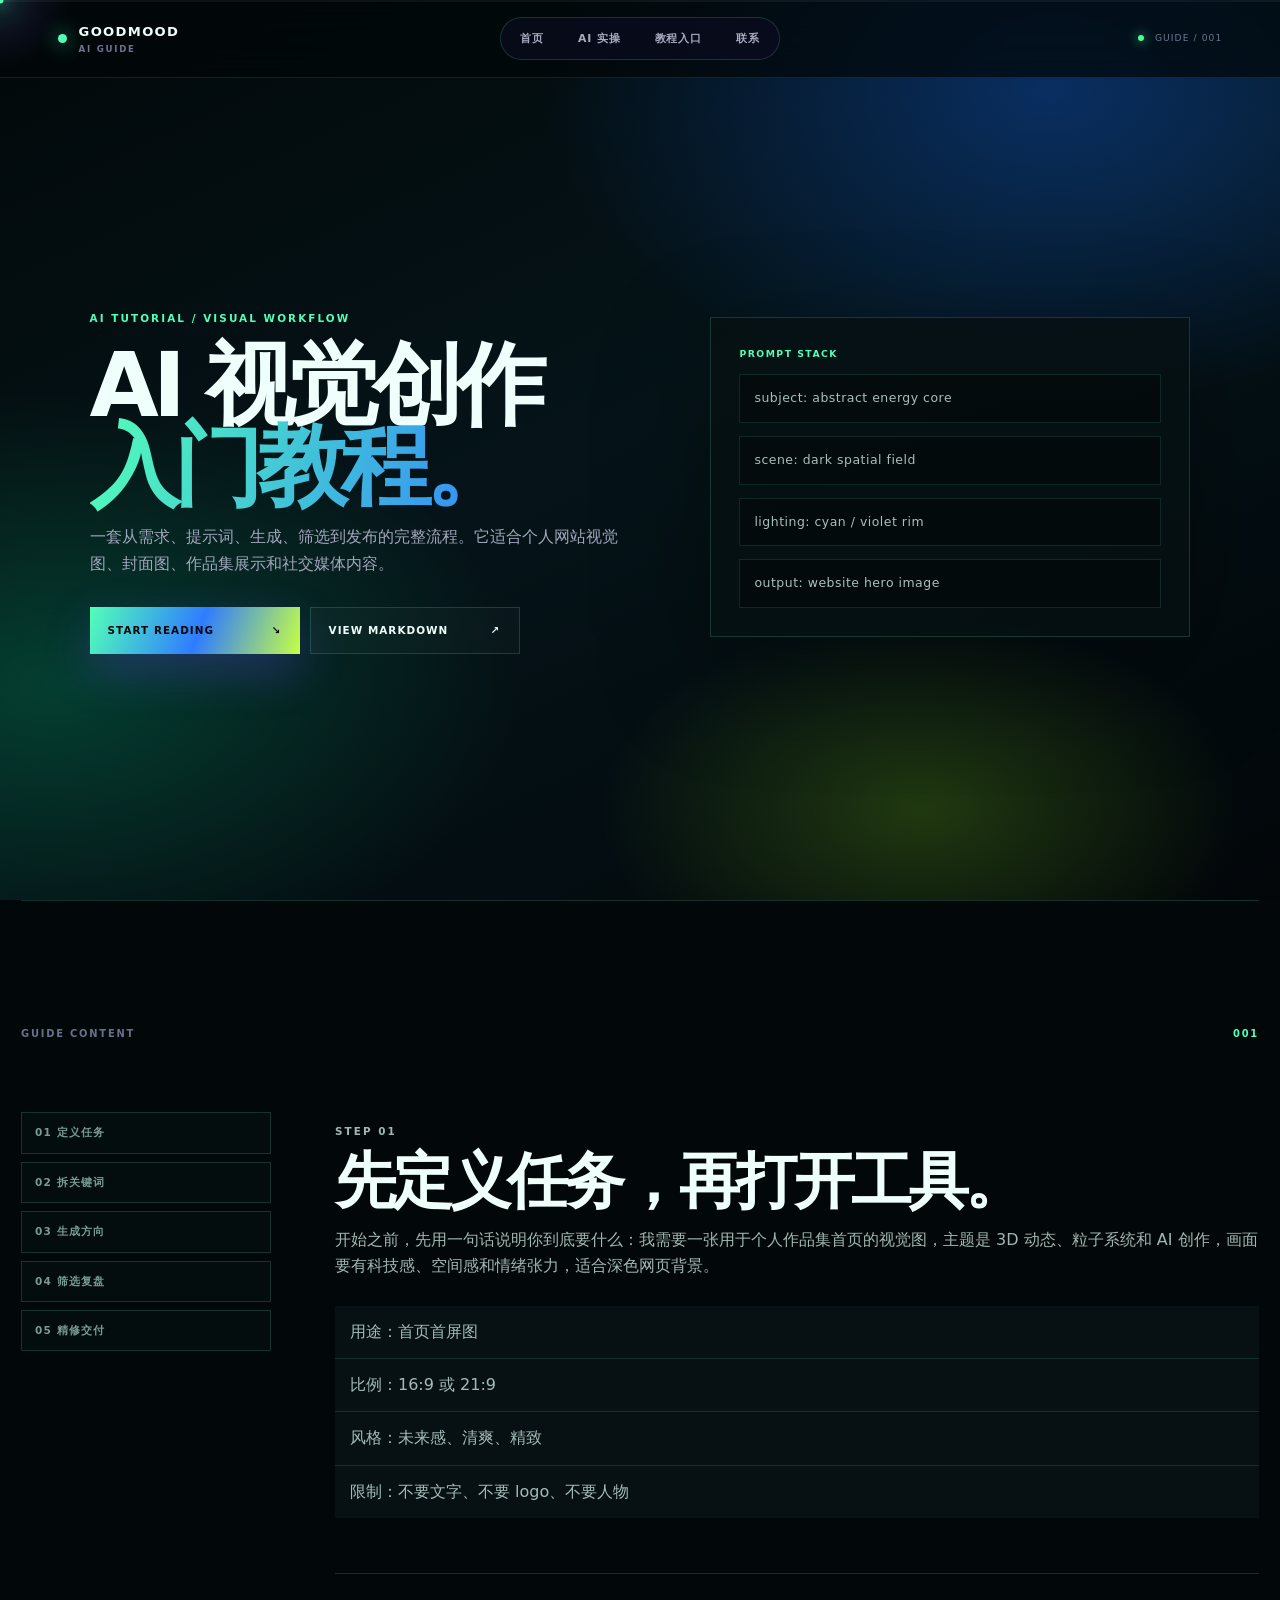
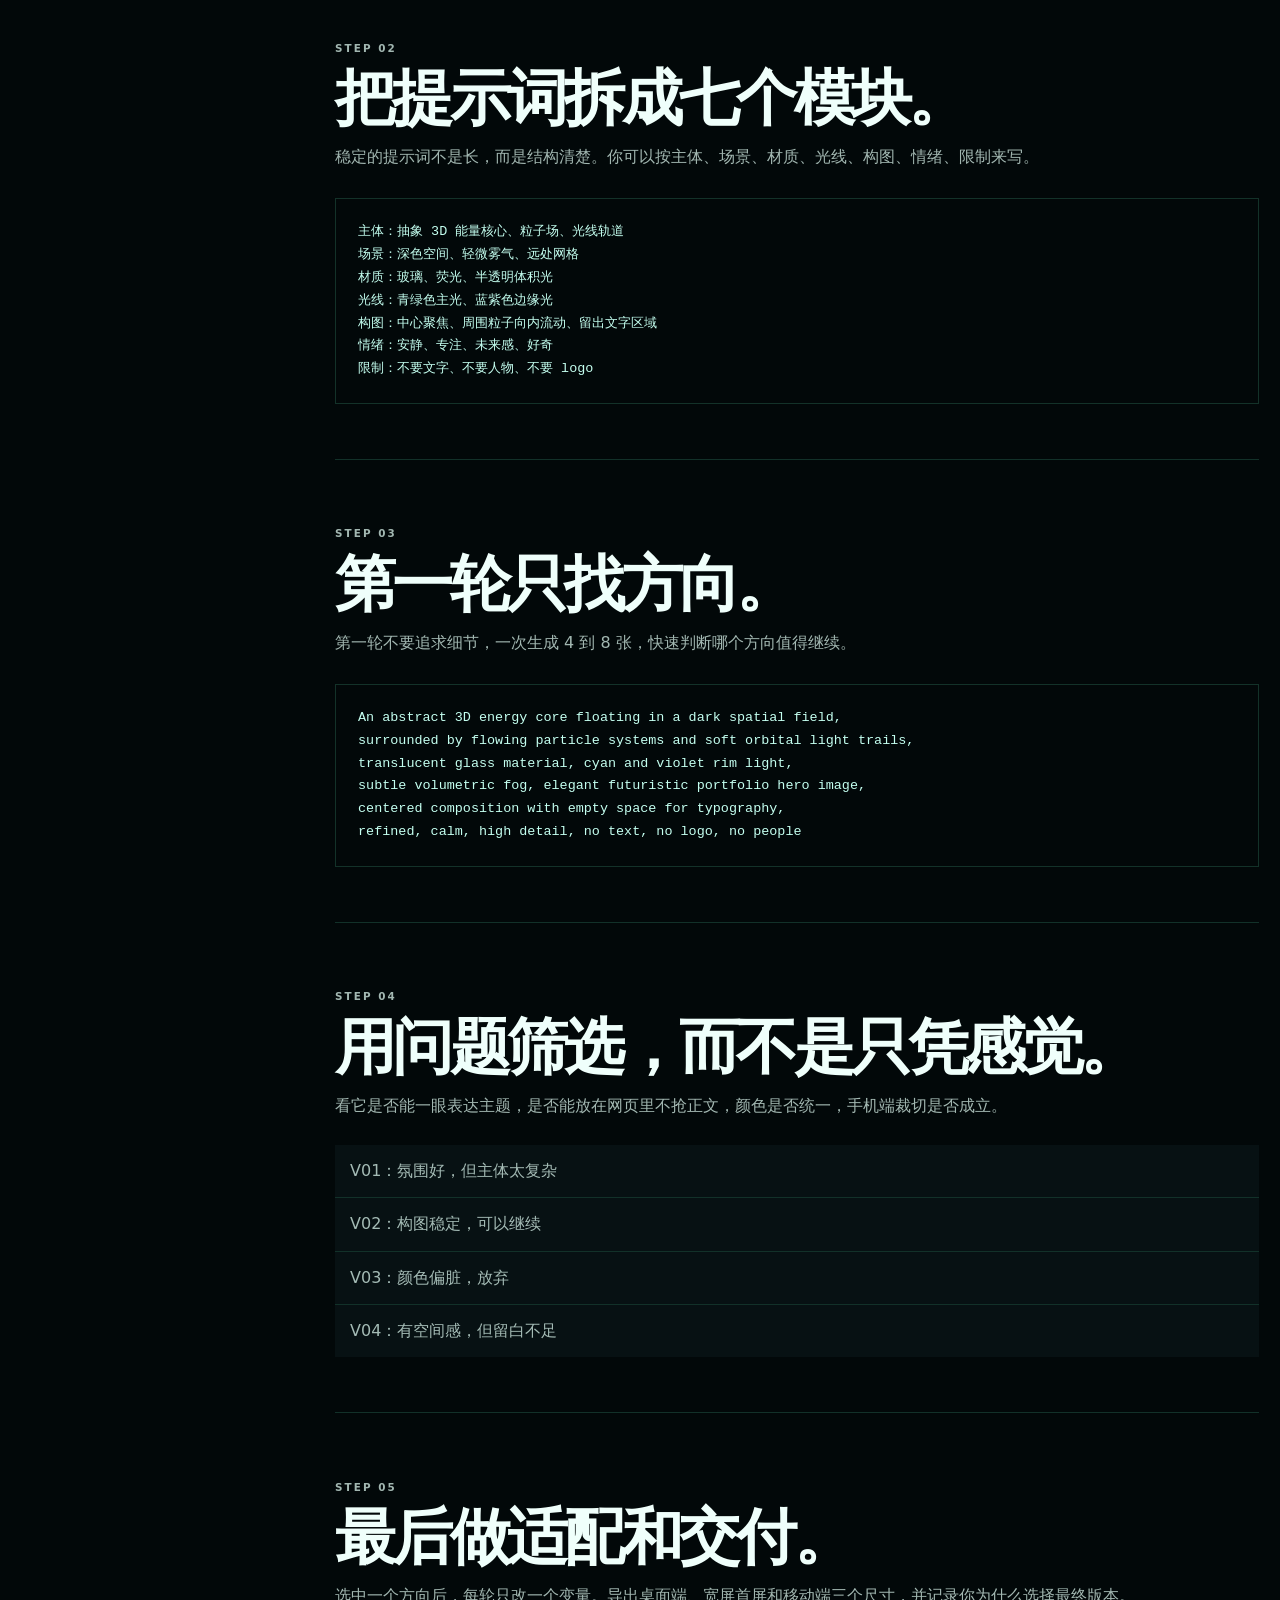
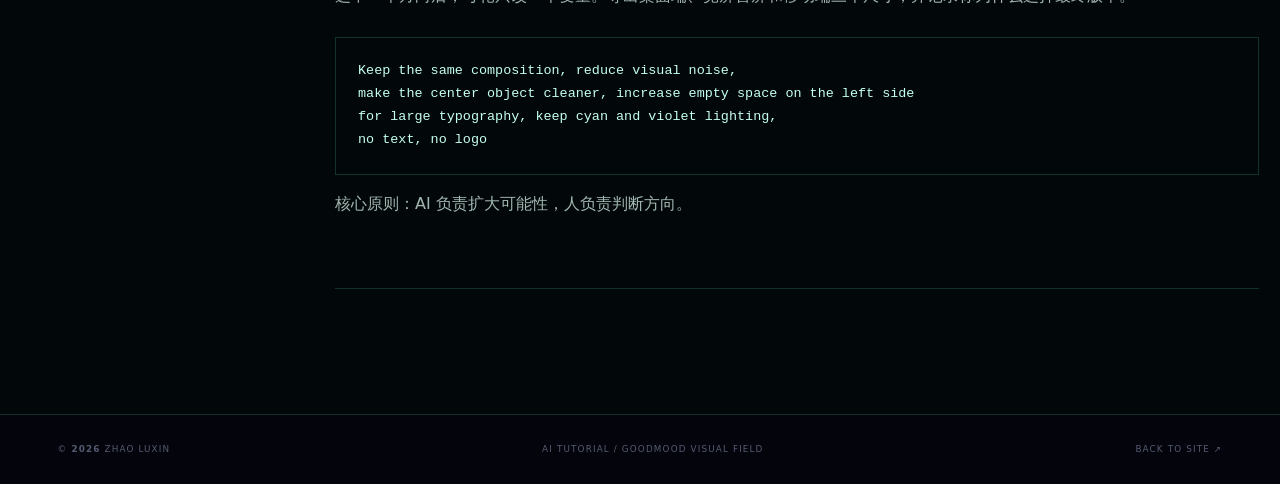
==== ai-tutorial.html @ 82d64e12 "Add AI tutorial to portfolio" ====
<!doctype html>
<html lang="zh-CN">
<head>
  <meta charset="utf-8">
  <meta name="viewport" content="width=device-width,initial-scale=1">
  <meta name="description" content="GOODMOOD 的 AI 视觉创作入门教程：从需求、提示词到生成、筛选、适配和发布。">
  <meta name="theme-color" content="#020809">
  <title>AI 视觉创作入门教程 / GOODMOOD</title>
  <link rel="stylesheet" href="style.css">
  <link rel="stylesheet" href="tutorial.css">
</head>
<body class="tutorial-page">
<canvas id="field" aria-hidden="true"></canvas><div class="atmosphere" aria-hidden="true"></div><div class="grain" aria-hidden="true"></div><div class="progress"><span id="progressBar"></span></div><div class="cursor-aura"></div><div class="cursor-core"></div>
<header class="nav-shell"><a class="brand" href="index.html#home"><span class="brand-signal"></span><span>GOODMOOD<small>AI GUIDE</small></span></a><button class="menu-toggle" type="button" aria-label="打开导航" aria-expanded="false"><span></span><span></span></button><nav><a href="index.html#home">首页</a><a href="index.html#ai-practice">AI 实操</a><a href="index.html#ai-tutorial">教程入口</a><a href="index.html#contact">联系</a></nav><div class="nav-status"><i></i> GUIDE / 001</div></header>
<main>
  <section class="tutorial-hero">
    <div class="tutorial-hero-copy hero-enter">
      <p class="overline">AI TUTORIAL / VISUAL WORKFLOW</p>
      <h1>AI 视觉创作<br><strong>入门教程。</strong></h1>
      <p>一套从需求、提示词、生成、筛选到发布的完整流程。它适合个人网站视觉图、封面图、作品集展示和社交媒体内容。</p>
      <div class="hero-actions"><a class="button primary" href="#guide">START READING <b>↘</b></a><a class="button secondary" href="AI_TUTORIAL.md">VIEW MARKDOWN <b>↗</b></a></div>
    </div>
    <div class="tutorial-console hero-enter" aria-hidden="true">
      <span>PROMPT STACK</span>
      <i>subject: abstract energy core</i>
      <i>scene: dark spatial field</i>
      <i>lighting: cyan / violet rim</i>
      <i>output: website hero image</i>
    </div>
  </section>
  <article class="guide section" id="guide">
    <div class="section-label reveal"><span>GUIDE CONTENT</span><b>001</b></div>
    <div class="guide-layout">
      <aside class="guide-toc reveal">
        <a href="#task">01 定义任务</a>
        <a href="#keywords">02 拆关键词</a>
        <a href="#generate">03 生成方向</a>
        <a href="#review">04 筛选复盘</a>
        <a href="#delivery">05 精修交付</a>
      </aside>
      <div class="guide-content">
        <section id="task" class="reveal"><p class="overline">STEP 01</p><h2>先定义任务，再打开工具。</h2><p>开始之前，先用一句话说明你到底要什么：我需要一张用于个人作品集首页的视觉图，主题是 3D 动态、粒子系统和 AI 创作，画面要有科技感、空间感和情绪张力，适合深色网页背景。</p><div class="guide-list"><span>用途：首页首屏图</span><span>比例：16:9 或 21:9</span><span>风格：未来感、清爽、精致</span><span>限制：不要文字、不要 logo、不要人物</span></div></section>
        <section id="keywords" class="reveal"><p class="overline">STEP 02</p><h2>把提示词拆成七个模块。</h2><p>稳定的提示词不是长，而是结构清楚。你可以按主体、场景、材质、光线、构图、情绪、限制来写。</p><pre><code>主体：抽象 3D 能量核心、粒子场、光线轨道
场景：深色空间、轻微雾气、远处网格
材质：玻璃、荧光、半透明体积光
光线：青绿色主光、蓝紫色边缘光
构图：中心聚焦、周围粒子向内流动、留出文字区域
情绪：安静、专注、未来感、好奇
限制：不要文字、不要人物、不要 logo</code></pre></section>
        <section id="generate" class="reveal"><p class="overline">STEP 03</p><h2>第一轮只找方向。</h2><p>第一轮不要追求细节，一次生成 4 到 8 张，快速判断哪个方向值得继续。</p><pre><code>An abstract 3D energy core floating in a dark spatial field,
surrounded by flowing particle systems and soft orbital light trails,
translucent glass material, cyan and violet rim light,
subtle volumetric fog, elegant futuristic portfolio hero image,
centered composition with empty space for typography,
refined, calm, high detail, no text, no logo, no people</code></pre></section>
        <section id="review" class="reveal"><p class="overline">STEP 04</p><h2>用问题筛选，而不是只凭感觉。</h2><p>看它是否能一眼表达主题，是否能放在网页里不抢正文，颜色是否统一，手机端裁切是否成立。</p><div class="guide-list"><span>V01：氛围好，但主体太复杂</span><span>V02：构图稳定，可以继续</span><span>V03：颜色偏脏，放弃</span><span>V04：有空间感，但留白不足</span></div></section>
        <section id="delivery" class="reveal"><p class="overline">STEP 05</p><h2>最后做适配和交付。</h2><p>选中一个方向后，每轮只改一个变量。导出桌面端、宽屏首屏和移动端三个尺寸，并记录你为什么选择最终版本。</p><pre><code>Keep the same composition, reduce visual noise,
make the center object cleaner, increase empty space on the left side
for large typography, keep cyan and violet lighting,
no text, no logo</code></pre><p>核心原则：AI 负责扩大可能性，人负责判断方向。</p></section>
      </div>
    </div>
  </article>
</main>
<footer><span>© <b id="year"></b> ZHAO LUXIN</span><span>AI TUTORIAL / GOODMOOD VISUAL FIELD</span><a href="index.html#home">BACK TO SITE ↗</a></footer><div class="toast" role="status">PROMPT COPIED</div><script src="script.js"></script>
</body>
</html>
---- style.css ----
:root{--bg:#020809;--panel:#071719;--ink:#effffb;--muted:#789b94;--line:#65ffc72b;--cyan:#52ffb8;--violet:#2f7cff;--pink:#c7ff45;--grad:linear-gradient(110deg,var(--cyan),var(--violet) 52%,var(--pink))}*{box-sizing:border-box}html{scroll-behavior:smooth;scroll-padding-top:84px}body{margin:0;color:var(--ink);background:var(--bg);font-family:Inter,"Arial Black","Microsoft YaHei",system-ui,sans-serif;line-height:1.65;overflow-x:hidden}::selection{color:#050611;background:var(--cyan)}a{color:inherit;text-decoration:none}button{font:inherit}#field{position:fixed;z-index:-5;inset:0;width:100%;height:100%}.atmosphere{position:fixed;z-index:-4;inset:0;background:radial-gradient(ellipse 62% 55% at 82% 10%,#126bff52,transparent 64%),radial-gradient(ellipse 54% 48% at 4% 76%,#00ff9d2e,transparent 68%),radial-gradient(ellipse 35% 30% at 72% 90%,#9dff1830,transparent 72%),linear-gradient(155deg,#020809,#051419 48%,#020609);animation:atmosphere 18s ease-in-out infinite alternate}.grain{position:fixed;z-index:2;inset:0;pointer-events:none;opacity:.18;background-image:linear-gradient(#ffffff07 1px,transparent 1px),linear-gradient(90deg,#ffffff05 1px,transparent 1px);background-size:44px 44px;mask-image:radial-gradient(circle at 50% 42%,#000,transparent 78%);animation:gridDrift 22s linear infinite}.progress{position:fixed;z-index:100;top:0;width:100%;height:2px;background:#ffffff0d}.progress span{display:block;width:0;height:100%;background:var(--grad);box-shadow:0 0 18px var(--cyan)}.cursor-aura,.cursor-core{position:fixed;z-index:200;left:0;top:0;pointer-events:none;border-radius:50%;transform:translate(-50%,-50%)}.cursor-aura{width:136px;height:136px;background:radial-gradient(circle,#72ecff29,#7c5cff14 38%,transparent 70%);filter:blur(5px);mix-blend-mode:screen}.cursor-core{width:7px;height:7px;background:var(--cyan);box-shadow:0 0 16px var(--cyan)}.trail{position:fixed;z-index:199;width:4px;height:4px;border-radius:50%;background:var(--violet);pointer-events:none;animation:trailFade .7s forwards}
.nav-shell{position:fixed;z-index:60;top:0;width:100%;height:78px;padding:0 clamp(20px,4.5vw,76px);display:grid;grid-template-columns:1fr auto 1fr;align-items:center;border-bottom:1px solid #ffffff17;background:#020809b8;backdrop-filter:blur(20px)}.brand{display:flex;align-items:center;gap:12px;width:max-content;font-size:.82rem;font-weight:900;letter-spacing:.1em}.brand small{display:block;color:#6e738e;font-size:.54rem;letter-spacing:.2em}.brand-signal{width:9px;height:9px;border-radius:50%;background:var(--cyan);box-shadow:0 0 20px var(--cyan);animation:signal 2s infinite}nav{display:flex;gap:6px;padding:5px;border:1px solid var(--line);border-radius:99px;background:#0c0e20a3}nav a{padding:7px 14px;border-radius:99px;color:#a8acc0;font-size:.68rem;font-weight:800;letter-spacing:.08em;transition:.25s}nav a:hover{color:#07101a;background:var(--cyan)}.nav-status{justify-self:end;color:#71768f;font-size:.57rem;letter-spacing:.12em}.nav-status i{display:inline-block;width:6px;height:6px;margin-right:7px;border-radius:50%;background:#4cff91;box-shadow:0 0 12px #4cff91}.menu-toggle{display:none}
main{position:relative;z-index:3}.hero{position:relative;min-height:100vh;display:grid;grid-template-columns:minmax(0,1.05fr) minmax(440px,.95fr);gap:4vw;align-items:center;padding:126px clamp(24px,7vw,120px) 80px;isolation:isolate;overflow:hidden}.kinetic{position:absolute;z-index:-1;left:50%;top:48%;width:155vw;transform:translate(-50%,-50%) rotate(-2.5deg);opacity:.07;pointer-events:none;mask-image:linear-gradient(90deg,transparent,#000 12%,#000 88%,transparent)}.kinetic div{width:max-content;white-space:nowrap;font-size:clamp(86px,13vw,190px);font-weight:950;letter-spacing:-.07em;line-height:.72;animation:marquee 32s linear infinite}.kinetic div+div{color:var(--violet);animation-direction:reverse;animation-duration:39s}.hero-index{position:absolute;right:4vw;top:105px;color:#51566e;font-size:.58rem;letter-spacing:.16em;text-align:right}.hero-copy{z-index:2;max-width:810px}.overline{color:var(--cyan);font-size:.65rem;font-weight:900;letter-spacing:.2em}.hero h1{margin:16px 0 18px;font-size:clamp(4rem,7.8vw,8.2rem);line-height:.86;letter-spacing:-.08em}.hero h1 em,.section h2 strong,.contact h2 strong{font-style:normal;color:transparent;background:var(--grad);background-size:220% 100%;background-clip:text;animation:textFlow 6s ease-in-out infinite}.english{margin:0 0 30px;color:#52576f;font-size:clamp(.72rem,1vw,.95rem);font-weight:900;letter-spacing:.22em}.hero-lead{max-width:630px;color:#a2a6bb;font-size:clamp(.96rem,1.35vw,1.15rem)}.hero-meta{display:flex;flex-wrap:wrap;gap:8px;margin-top:26px}.hero-meta span{padding:7px 11px;border:1px solid var(--line);color:#777c96;background:#0a0c1b99;font-size:.57rem;letter-spacing:.12em}.hero-actions{display:flex;flex-wrap:wrap;gap:10px;margin-top:30px}.button{display:inline-flex;align-items:center;justify-content:space-between;gap:24px;min-width:210px;padding:14px 18px;border:1px solid var(--line);font-size:.65rem;font-weight:900;letter-spacing:.1em;transition:.25s}.button.primary{color:#020809;border:0;background:var(--grad);box-shadow:0 18px 46px #694dff47}.button.secondary{background:#ffffff06}.button:hover{transform:translateY(-4px);border-color:var(--cyan);box-shadow:0 18px 45px #3c41aa40}.hero-enter{opacity:0;transform:translateY(22px);animation:heroEnter .9s cubic-bezier(.16,.84,.22,1) forwards}.hero-copy .hero-enter:nth-child(2){animation-delay:.1s}.hero-copy .hero-enter:nth-child(3){animation-delay:.2s}.hero-copy .hero-enter:nth-child(4){animation-delay:.3s}.hero-copy .hero-enter:nth-child(5){animation-delay:.4s}.hero-copy .hero-enter:nth-child(6){animation-delay:.5s}
.field-stage{position:relative;z-index:2;height:min(620px,68vh);min-height:490px;perspective:1000px;transform-style:preserve-3d;transition:.2s}.stage-grid{position:absolute;inset:9%;border:1px solid var(--line);background:linear-gradient(#72ecff12 1px,transparent 1px),linear-gradient(90deg,#72ecff12 1px,transparent 1px);background-size:34px 34px;transform:rotateX(64deg) rotateZ(-21deg);mask-image:radial-gradient(circle,#000,transparent 70%);animation:gridPulse 5s infinite}.energy-core{position:absolute;left:50%;top:50%;display:grid;place-items:center;width:170px;height:170px;border:1px solid #72ecff7a;border-radius:43% 57% 61% 39%/52% 37% 63% 48%;background:radial-gradient(circle at 30% 22%,#eff,#66e7ff 7%,#7457ff 36%,#171240 66%,#090a18 76%);box-shadow:0 0 54px #5adcff57,0 0 130px #7048ff42;transform:translate(-50%,-50%) rotate(-12deg);animation:coreMorph 7s ease-in-out infinite}.energy-core span{font-size:1.1rem;font-weight:950;line-height:.85;text-align:center;text-shadow:0 0 16px #fff}.orbit{position:absolute;left:50%;top:50%;border:1px solid #897bff70;border-radius:50%}.orbit i{position:absolute;left:50%;top:-5px;width:10px;height:10px;border-radius:50%;background:var(--cyan);box-shadow:0 0 18px var(--cyan)}.orbit-a{width:300px;height:300px;margin:-150px;animation:orbitA 13s linear infinite}.orbit-b{width:410px;height:190px;margin:-95px -205px;transform:rotate(60deg);animation:orbitB 17s linear infinite}.orbit-c{width:250px;height:450px;margin:-225px -125px;transform:rotate(-42deg);animation:orbitC 21s linear infinite}.stage-tag{position:absolute;padding:8px 10px;border:1px solid var(--line);background:#050611b8;color:#8d92aa;font-size:.55rem;letter-spacing:.12em}.tag-a{left:8%;top:20%}.tag-b{right:1%;top:34%}.tag-c{left:18%;bottom:16%}.stage-coordinate{position:absolute;right:4%;bottom:5%;color:#4f546c;font-size:.54rem;letter-spacing:.14em;text-align:right}.scroll-cue{position:absolute;left:50%;bottom:25px;display:flex;align-items:center;gap:10px;color:#595e76;font-size:.55rem;letter-spacing:.15em;transform:translateX(-50%)}.scroll-cue span{width:32px;height:1px;background:var(--cyan);animation:cue 2s infinite}.signal-strip{position:relative;z-index:5;overflow:hidden;border-block:1px solid #ffffff17;background:#080916}.signal-strip div{width:max-content;padding:12px 0;color:#5f647c;font-size:.59rem;font-weight:900;letter-spacing:.18em;animation:strip 28s linear infinite}
.section{position:relative;width:min(1240px,calc(100% - 42px));margin:auto;padding:125px 0;border-top:1px solid #ffffff1a}.section-label{display:flex;justify-content:space-between;margin-bottom:70px;color:#697089;font-size:.62rem;font-weight:900;letter-spacing:.18em}.section-label b{color:var(--cyan)}.section h2,.contact h2{margin:8px 0;font-size:clamp(3rem,6.5vw,6.8rem);line-height:.94;letter-spacing:-.07em}.process-intro{display:grid;grid-template-columns:1.2fr .8fr;gap:8vw;align-items:end}.process-intro>p{max-width:520px;color:var(--muted)}.protocol{display:grid;grid-template-columns:340px 1fr;min-height:560px;margin-top:70px;border:1px solid var(--line);background:#080a18b8;box-shadow:0 35px 120px #00000047;backdrop-filter:blur(14px)}.protocol-nav{display:grid;border-right:1px solid var(--line)}.protocol-tab{display:grid;grid-template-columns:54px 1fr;align-items:center;gap:15px;padding:28px;color:#777d96;text-align:left;border:0;border-bottom:1px solid var(--line);background:transparent;cursor:pointer;transition:.25s}.protocol-tab:last-child{border-bottom:0}.protocol-tab b{font-size:1.35rem}.protocol-tab span{font-size:.72rem;font-weight:900;letter-spacing:.12em}.protocol-tab small{display:block;color:#5d6279;font-weight:500;letter-spacing:0}.protocol-tab.active{color:#020809;background:var(--cyan)}.protocol-tab.active small{color:#29374a}.protocol-screen{position:relative;overflow:hidden;padding:clamp(35px,6vw,82px)}.scanline{position:absolute;inset:0;background:repeating-linear-gradient(0deg,transparent 0 4px,#72ecff05 5px 6px);animation:scan 9s linear infinite}.protocol-panel{position:relative;z-index:1}.panel-id{color:var(--cyan);font-size:.58rem;letter-spacing:.18em}.protocol-panel h3{margin:22px 0;font-size:clamp(2rem,4vw,4.2rem);line-height:1.02;letter-spacing:-.05em}.protocol-panel>p{max-width:720px;color:#999eb5}.protocol-panel strong{color:#fff}.parameter-map{display:grid;gap:1px;margin:34px 0;background:var(--line)}.parameter-map span{display:flex;justify-content:space-between;padding:12px 15px;color:#636a84;background:#0a0c1b;font-size:.6rem;letter-spacing:.14em}.parameter-map b{color:#c8cce0}.copy-trigger{display:flex;justify-content:space-between;width:min(340px,100%);padding:13px 15px;color:var(--cyan);border:1px solid #72ecff4d;background:#72ecff0a;font-size:.62rem;font-weight:900;letter-spacing:.12em;cursor:pointer}.copy-trigger:hover{color:#020809;background:var(--cyan)}.force-diagram{display:grid;grid-template-columns:1fr auto 1fr auto 1fr;gap:15px;align-items:center;margin-top:50px}.force-diagram span{padding:25px 15px;border:1px solid var(--line);font-size:.68rem;text-align:center}.force-diagram small{display:block;color:#646a82}.force-diagram i{color:var(--cyan)}.loop-meter{position:relative;height:72px;margin:55px 0 25px;border-bottom:1px solid var(--line)}.loop-meter span{position:absolute;bottom:-2px;width:18%;height:3px;background:var(--grad);animation:meter 4s ease-in-out infinite}.loop-meter i{position:absolute;bottom:10px;color:#5f657d;font-size:.6rem;font-style:normal}.loop-meter i:last-child{right:0}.output-meta{color:#6a7088;font-size:.6rem;letter-spacing:.14em}.process-footer{display:flex;justify-content:space-between;padding:20px 0;color:#5f657e;font-size:.58rem;letter-spacing:.13em}.process-footer a{color:var(--cyan)}
.profile-grid{display:grid;grid-template-columns:1fr 1fr;gap:8vw}.profile-copy{padding-top:45px;color:#969bb2}.profile-copy b,.profile-copy em{color:#fff;font-style:normal}.profile-stats{display:grid;grid-template-columns:repeat(4,1fr);margin-top:85px;border-block:1px solid var(--line)}.profile-stats div{padding:22px;border-right:1px solid var(--line)}.profile-stats div:last-child{border:0}.profile-stats span,.profile-stats small{display:block;color:#5c6279;font-size:.55rem;letter-spacing:.14em}.profile-stats b{display:block;margin:9px 0;font-size:1rem}.focus-cards{display:grid;grid-template-columns:repeat(3,1fr);gap:18px;margin-top:70px}.tilt-card{transform-style:preserve-3d;will-change:transform;transition:transform .25s,border-color .25s}.focus-cards article{min-height:510px;padding:27px;border:1px solid var(--line);background:linear-gradient(150deg,#131631d1,#080915cc);overflow:hidden}.focus-cards article:hover{border-color:#72ecff80}.card-num{color:var(--cyan);font-size:.58rem;letter-spacing:.15em}.focus-cards h3{margin:24px 0 10px;font-size:1.45rem}.focus-cards p{color:#8e93aa}.focus-cards small{color:#595f76;font-size:.55rem;letter-spacing:.12em}.form-object,.particle-object,.mind-object{height:230px;margin:28px 0;display:grid;place-items:center;transform:translateZ(28px)}.form-object{position:relative}.form-object i{position:absolute;width:118px;height:118px;border:1px solid var(--cyan);transform:rotate(45deg);animation:formSpin 9s linear infinite}.form-object i:nth-child(2){width:82px;height:82px;border-color:var(--violet);animation-direction:reverse}.form-object i:nth-child(3){width:36px;height:36px;background:var(--grad);box-shadow:0 0 30px var(--violet)}.particle-object{border-radius:50%;background:radial-gradient(circle,#72ecff 0 2px,transparent 3px),radial-gradient(circle at 30% 30%,#7c5cff 0 2px,transparent 3px);background-size:18px 18px,27px 27px;mask-image:radial-gradient(circle,#000 10%,transparent 69%);animation:particleRotate 12s linear infinite}.mind-object i{display:grid;place-items:center;width:130px;height:130px;border-radius:38% 62% 41% 59%;background:radial-gradient(circle at 30% 24%,#fff,#6ee7ff 8%,#7556ff 45%,#17133e 72%);box-shadow:0 0 60px #6553ff80;font-style:normal;font-size:1.5rem;font-weight:950;animation:mindMorph 6s infinite}
.works-heading{display:grid;grid-template-columns:1fr .55fr;gap:8vw;align-items:end}.works-heading p{color:var(--muted)}.experiment-grid{display:grid;grid-template-columns:repeat(2,1fr);gap:18px;margin-top:70px}.experiment{position:relative;min-height:560px;padding:25px;border:1px solid var(--line);background:#0a0c1c;overflow:hidden}.experiment-wide{grid-column:1/-1}.exp-index{color:var(--cyan);font-size:.58rem;letter-spacing:.15em}.exp-visual{position:relative;height:360px;margin:25px 0;overflow:hidden;background:#070815}.experiment-wide .exp-visual{height:430px}.experiment h3{margin:0;font-size:1.5rem}.experiment p{margin:2px 0;color:#8c91aa}.experiment>span{color:#555b73;font-size:.55rem;letter-spacing:.13em}.nebula-visual{background:radial-gradient(circle,#72ecff5c,transparent 14%),radial-gradient(ellipse,#7c5cff52,transparent 55%),#060711}.nebula-visual:before,.nebula-visual:after{content:"";position:absolute;inset:16%;border:1px solid #72ecff52;border-radius:50%;animation:nebulaSpin 15s linear infinite}.nebula-visual:after{inset:27%;border-color:#e660ff57;animation-direction:reverse;animation-duration:9s}.nebula-visual div{position:absolute;inset:0;background-image:radial-gradient(circle,#c6f7ff 0 1px,transparent 2px);background-size:31px 31px;mask-image:radial-gradient(circle,#000,transparent 68%);animation:particleRotate 18s linear infinite}.volume-visual{display:grid;place-items:center;background:radial-gradient(circle,#1c1652,transparent 60%)}.volume-visual i{width:140px;height:200px;border:1px solid var(--violet);background:linear-gradient(145deg,#72ecff33,#7c5cff14);box-shadow:35px 30px 0 #72ecff0f,-25px -20px 0 #e660ff0f;transform:rotate(24deg) skewY(-10deg);animation:volumeFloat 6s infinite}.signal-visual{display:flex;align-items:center;justify-content:center;gap:8px}.signal-visual i{width:3px;height:25%;background:var(--cyan);box-shadow:0 0 12px var(--cyan);animation:signalBar 1.5s infinite}.signal-visual i:nth-child(2){height:62%;background:var(--violet);animation-delay:.2s}.signal-visual i:nth-child(3){height:38%;background:var(--pink);animation-delay:.4s}
.contact{position:relative;z-index:5;display:grid;grid-template-columns:1fr minmax(330px,450px);gap:8vw;align-items:center;padding:125px max(24px,calc((100vw - 1240px)/2));border-top:1px solid var(--line);background:linear-gradient(135deg,#0f122af0,#0d0823f5)}.contact-copy>p:not(.overline){max-width:650px;color:#9ca1b6}.contact-signature{margin-top:38px;font-size:1.2rem;font-weight:900;letter-spacing:.08em}.contact-signature span{color:var(--cyan)}.location{margin-top:8px;color:#5e647b;font-size:.58rem;letter-spacing:.16em}.qr-card{position:relative;margin:0;padding:13px;background:#fff;box-shadow:0 35px 100px #0000008c;transform:rotate(1.4deg);transition:.3s}.qr-card:hover{transform:rotate(0) scale(1.015)}.qr-card img{display:block;width:100%}.qr-card figcaption{display:flex;justify-content:space-between;padding:11px 6px 2px;color:#1b1d2c;font-size:.54rem;letter-spacing:.08em}.qr-card figcaption span{color:#777}.qr-scan{position:absolute;z-index:2;left:13px;right:13px;top:13px;height:2px;background:#11b769;box-shadow:0 0 14px #11b769;animation:qrScan 3.4s infinite}footer{position:relative;z-index:5;display:flex;justify-content:space-between;padding:27px clamp(20px,4.5vw,76px);color:#555b72;border-top:1px solid var(--line);background:#04050c;font-size:.55rem;letter-spacing:.13em}.reveal{opacity:0;transform:translateY(30px);transition:.85s cubic-bezier(.16,.84,.22,1)}.reveal.visible{opacity:1;transform:none}.toast{position:fixed;z-index:120;left:50%;bottom:25px;padding:11px 18px;color:#020809;background:var(--cyan);font-size:.6rem;font-weight:900;letter-spacing:.12em;transform:translate(-50%,30px);opacity:0;transition:.3s}.toast.show{transform:translate(-50%);opacity:1}
@keyframes atmosphere{to{filter:hue-rotate(14deg);transform:scale(1.04)}}@keyframes gridDrift{to{background-position:44px 44px}}@keyframes signal{50%{opacity:.35;transform:scale(.72)}}@keyframes trailFade{to{opacity:0;transform:scale(.1)}}@keyframes marquee{to{transform:translateX(-50%)}}@keyframes strip{to{transform:translateX(-50%)}}@keyframes textFlow{50%{background-position:100% 50%}}@keyframes heroEnter{to{opacity:1;transform:none}}@keyframes gridPulse{50%{opacity:.42;transform:rotateX(64deg) rotateZ(-21deg) scale(.94)}}@keyframes coreMorph{50%{border-radius:61% 39% 42% 58%/35% 58% 42% 65%;transform:translate(-50%,-50%) rotate(18deg) scale(1.07)}}@keyframes orbitA{to{transform:rotate(360deg)}}@keyframes orbitB{to{transform:rotate(420deg)}}@keyframes orbitC{to{transform:rotate(318deg)}}@keyframes cue{50%{transform:scaleX(.35)}}@keyframes scan{to{background-position:0 120px}}@keyframes meter{50%{left:82%}}@keyframes formSpin{to{transform:rotate(405deg)}}@keyframes particleRotate{to{transform:rotate(360deg)}}@keyframes mindMorph{50%{border-radius:61% 39% 63% 37%;transform:translateY(-8px) rotate(8deg)}}@keyframes nebulaSpin{to{transform:rotate(360deg) scale(1.05)}}@keyframes volumeFloat{50%{transform:rotate(18deg) skewY(-10deg) translateY(-15px)}}@keyframes signalBar{50%{height:72%}}@keyframes qrScan{50%{top:calc(100% - 65px)}}
@media(max-width:1050px){.nav-shell{grid-template-columns:1fr auto}.nav-status{display:none}.hero{grid-template-columns:1fr;padding-top:150px}.field-stage{height:520px}.process-intro,.profile-grid,.works-heading{grid-template-columns:1fr}.protocol{grid-template-columns:280px 1fr}.profile-stats{grid-template-columns:1fr 1fr}.focus-cards{grid-template-columns:1fr}.experiment-grid{grid-template-columns:1fr}.contact{grid-template-columns:1fr}.qr-card{max-width:430px}}@media(max-width:760px){.cursor-aura,.cursor-core{display:none}.nav-shell{height:68px;padding:0 20px}.menu-toggle{display:grid;gap:6px;padding:10px;border:0;background:none}.menu-toggle span{display:block;width:23px;height:2px;background:#fff;transition:.25s}.menu-toggle.active span:first-child{transform:translateY(4px) rotate(45deg)}.menu-toggle.active span:last-child{transform:translateY(-4px) rotate(-45deg)}nav{position:absolute;top:68px;right:18px;display:grid;width:min(280px,calc(100vw - 36px));padding:12px;border-radius:0;background:#090b19f7;opacity:0;transform:translateY(-8px);pointer-events:none;transition:.25s}nav.open{opacity:1;transform:none;pointer-events:auto}nav a{padding:11px}.hero{padding:118px 20px 80px}.hero h1{font-size:clamp(3.7rem,16vw,5.8rem)}.hero-index{display:none}.field-stage{min-height:400px;height:420px}.energy-core{width:130px;height:130px}.orbit-a{width:230px;height:230px;margin:-115px}.orbit-b{width:310px;height:150px;margin:-75px -155px}.orbit-c{width:190px;height:340px;margin:-170px -95px}.section{width:calc(100% - 32px);padding:88px 0}.section-label{margin-bottom:45px}.process-intro>p{margin-top:30px}.protocol{display:block;margin-top:45px}.protocol-nav{grid-template-columns:repeat(3,1fr);border-right:0;border-bottom:1px solid var(--line)}.protocol-tab{display:block;padding:15px 8px;text-align:center;border-bottom:0;border-right:1px solid var(--line)}.protocol-tab b,.protocol-tab span{display:block}.protocol-tab small{display:none}.protocol-screen{min-height:610px;padding:30px 22px}.parameter-map span{display:grid}.force-diagram{grid-template-columns:1fr}.force-diagram i{display:none}.process-footer{display:grid}.profile-stats{grid-template-columns:1fr}.profile-stats div{border-right:0;border-bottom:1px solid var(--line)}.focus-cards,.experiment-grid{margin-top:45px}.experiment,.experiment-wide{grid-column:auto;min-height:500px}.experiment-wide .exp-visual,.exp-visual{height:320px}.contact{padding:88px 20px}.qr-card{width:100%}footer{display:grid;gap:7px;text-align:center}.kinetic{width:220vw}}@media(prefers-reduced-motion:reduce){html{scroll-behavior:auto}*{animation-duration:.01ms!important}.hero-enter,.reveal{opacity:1;transform:none}.trail{display:none}}.practice-head{display:grid;grid-template-columns:1.2fr .8fr;gap:8vw;align-items:end}.practice-head>p{color:var(--muted)}.practice-grid{display:grid;grid-template-columns:repeat(3,1fr);gap:18px;margin-top:70px}.practice-card{position:relative;min-height:520px;padding:28px;border:1px solid var(--line);background:linear-gradient(155deg,#0b1b1aeb,#071013e8);overflow:hidden}.practice-card:before{content:"";position:absolute;right:-60px;top:-60px;width:180px;height:180px;border-radius:50%;background:radial-gradient(circle,#52ffb833,transparent 68%);transition:.4s}.practice-card:hover:before{transform:scale(1.5)}.practice-card:hover{border-color:#52ffb87a}.practice-top{display:flex;justify-content:space-between;color:#596f6d;font-size:.57rem;letter-spacing:.13em}.practice-top b{color:var(--cyan)}.practice-card h3{margin:70px 0 18px;font-size:clamp(1.5rem,2.2vw,2.2rem);line-height:1.12;letter-spacing:-.04em}.practice-card>p{color:#84a19b}.practice-card ol{margin:28px 0;padding:0;list-style:none;counter-reset:steps}.practice-card li{counter-increment:steps;padding:10px 0;border-bottom:1px solid var(--line);color:#a3bab5;font-size:.78rem}.practice-card li:before{content:"0" counter(steps);margin-right:13px;color:#4f766e;font-size:.58rem}.deliverables{display:flex;flex-wrap:wrap;gap:6px;margin-top:28px}.deliverables span{padding:6px 8px;border:1px solid var(--line);color:#5f7f78;font-size:.5rem;letter-spacing:.1em}.practice-note{display:grid;grid-template-columns:180px 1fr;gap:30px;align-items:start;margin-top:38px;padding-top:22px;border-top:1px solid var(--line)}.practice-note span{color:var(--cyan);font-size:.58rem;letter-spacing:.15em}.practice-note p{margin:0;color:#8fa6a1}@media(max-width:1050px){.practice-grid{grid-template-columns:1fr}.practice-card{min-height:auto}}@media(max-width:760px){.practice-head{grid-template-columns:1fr}.practice-head>p{margin-top:25px}.practice-grid{margin-top:45px}.practice-note{grid-template-columns:1fr}}
---- tutorial.css ----
.tutorial-head{display:grid;grid-template-columns:1.1fr .9fr;gap:8vw;align-items:end}.tutorial-head>p{color:var(--muted)}.tutorial-board{display:grid;grid-template-columns:1fr minmax(300px,380px);gap:18px;margin-top:70px}.tutorial-map{display:grid;grid-template-columns:repeat(2,1fr);border:1px solid var(--line);background:#071113cc}.tutorial-map article{min-height:245px;padding:28px;border-right:1px solid var(--line);border-bottom:1px solid var(--line)}.tutorial-map article:nth-child(2n){border-right:0}.tutorial-map article:nth-last-child(-n+2){border-bottom:0}.tutorial-map span,.tutorial-panel span{color:var(--cyan);font-size:.58rem;font-weight:900;letter-spacing:.15em}.tutorial-map h3,.tutorial-panel h3{margin:24px 0 12px;font-size:1.55rem;line-height:1.12}.tutorial-map p,.tutorial-panel p{color:#8fa6a1}.tutorial-panel{display:flex;flex-direction:column;justify-content:space-between;min-height:100%;padding:30px;border:1px solid var(--line);background:linear-gradient(150deg,#13221fd9,#080915d9);box-shadow:0 35px 100px #0000003d}.tutorial-panel .button{margin-top:34px;width:100%}
.tutorial-page .section{border-top:1px solid var(--line)}.tutorial-hero{position:relative;min-height:100vh;display:grid;grid-template-columns:minmax(0,1fr) minmax(320px,480px);gap:7vw;align-items:center;padding:140px clamp(24px,7vw,120px) 86px;overflow:hidden}.tutorial-hero h1{margin:18px 0;font-size:clamp(3.5rem,7vw,7.4rem);line-height:.9;letter-spacing:-.07em}.tutorial-hero h1 strong{font-style:normal;color:transparent;background:var(--grad);background-size:220% 100%;background-clip:text;animation:textFlow 6s ease-in-out infinite}.tutorial-hero-copy>p:not(.overline){max-width:650px;color:#a2a6bb}.tutorial-console{display:grid;gap:13px;padding:28px;border:1px solid var(--line);background:#071113d9;box-shadow:0 35px 110px #00000059;transform-style:preserve-3d}.tutorial-console span{color:var(--cyan);font-size:.58rem;font-weight:900;letter-spacing:.16em}.tutorial-console i{display:block;padding:13px 14px;border:1px solid #65ffc71f;color:#a9bfb9;background:#020809a3;font-style:normal;font-size:.78rem;letter-spacing:.04em}
.guide-layout{display:grid;grid-template-columns:250px 1fr;gap:5vw;align-items:start}.guide-toc{position:sticky;top:100px;display:grid;gap:8px}.guide-toc a{padding:11px 13px;border:1px solid var(--line);color:#789b94;background:#07111399;font-size:.66rem;font-weight:900;letter-spacing:.1em}.guide-toc a:hover{color:#020809;background:var(--cyan)}.guide-content{display:grid;gap:55px}.guide-content section{padding-bottom:55px;border-bottom:1px solid var(--line)}.guide-content h2{margin:12px 0;font-size:clamp(2.2rem,4.8vw,4.9rem);line-height:.96;letter-spacing:-.06em}.guide-content p{color:#a2b7b1}.guide-list{display:grid;gap:1px;margin-top:26px;background:var(--line)}.guide-list span{padding:13px 15px;background:#071113;color:#a4bbb5}.guide-content pre{overflow:auto;margin:28px 0 0;padding:22px;border:1px solid var(--line);background:#020809;color:#c4fff0;font-size:.84rem;line-height:1.7}
@media(max-width:1050px){.tutorial-head,.tutorial-board,.tutorial-hero,.guide-layout{grid-template-columns:1fr}.guide-toc{position:static;grid-template-columns:repeat(2,1fr)}}@media(max-width:760px){.tutorial-board{margin-top:45px}.tutorial-map{grid-template-columns:1fr}.tutorial-map article,.tutorial-map article:nth-child(2n),.tutorial-map article:nth-last-child(-n+2){border-right:0;border-bottom:1px solid var(--line)}.tutorial-map article:last-child{border-bottom:0}.tutorial-hero{padding:118px 20px 80px}.tutorial-console{padding:20px}.guide-toc{grid-template-columns:1fr}.guide-content pre{font-size:.72rem}.tutorial-panel{min-height:auto}}
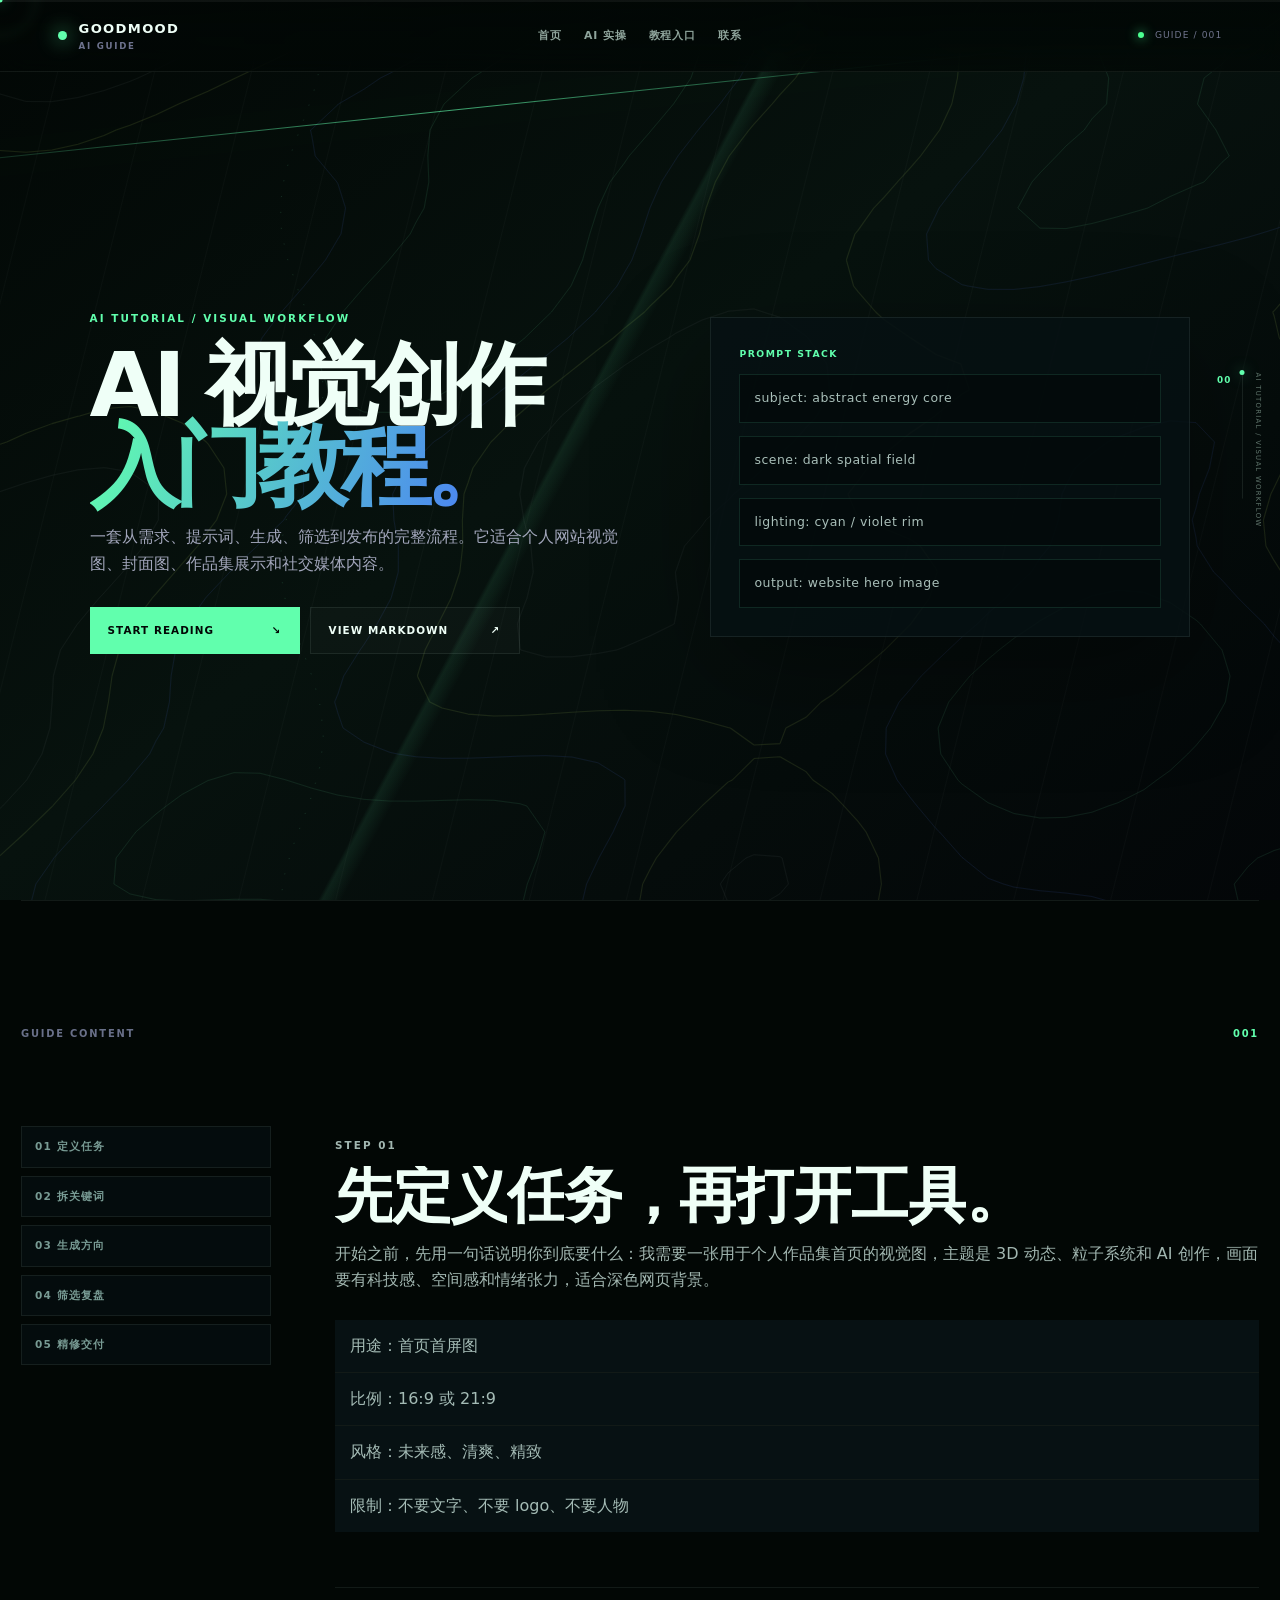
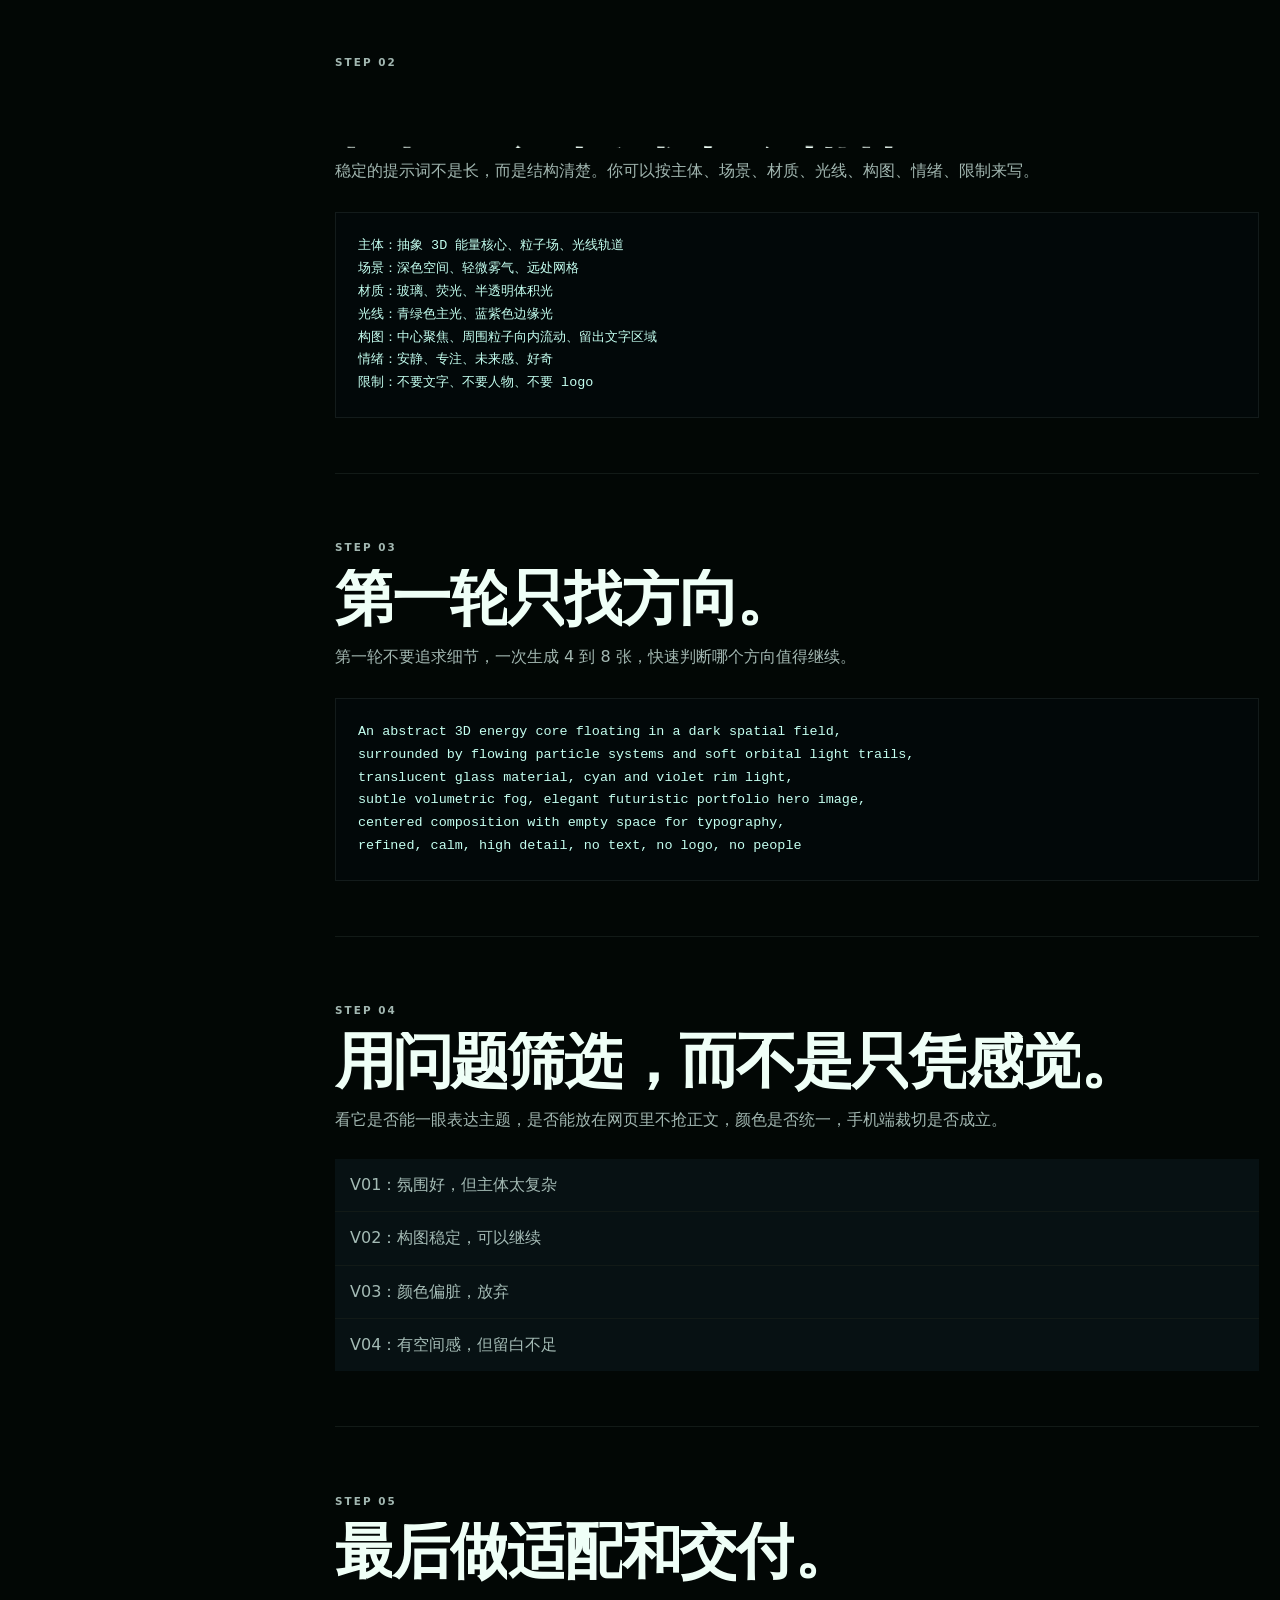
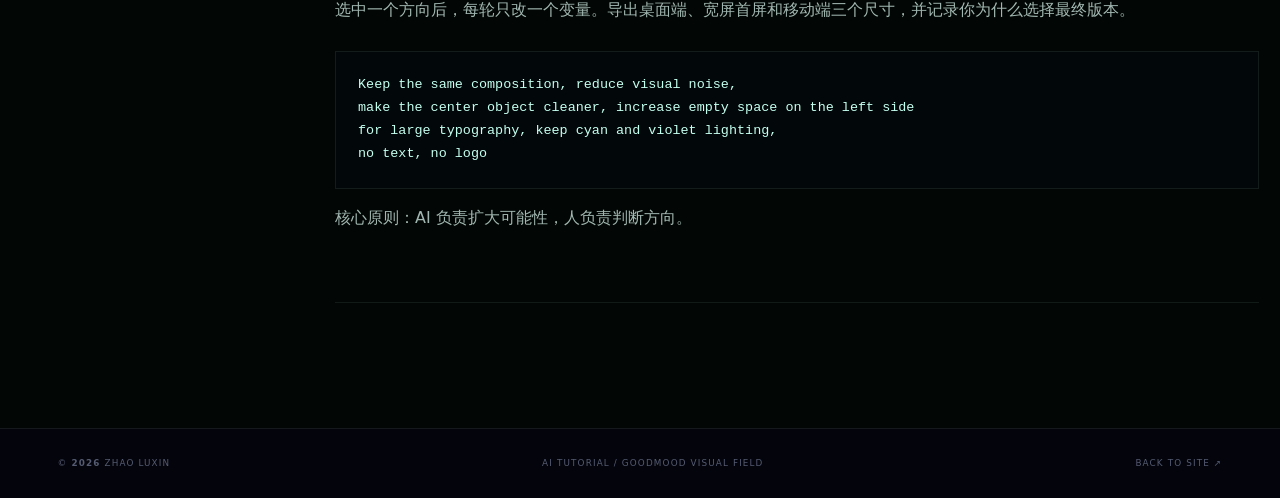
==== commit c78c4f13: "Create living field background and scroll motion" ====
--- a/ai-tutorial.html
+++ b/ai-tutorial.html
@@ -4,10 +4,11 @@
   <meta charset="utf-8">
   <meta name="viewport" content="width=device-width,initial-scale=1">
   <meta name="description" content="GOODMOOD 的 AI 视觉创作入门教程：从需求、提示词到生成、筛选、适配和发布。">
-  <meta name="theme-color" content="#020809">
+  <meta name="theme-color" content="#020705">
   <title>AI 视觉创作入门教程 / GOODMOOD</title>
   <link rel="stylesheet" href="style.css">
   <link rel="stylesheet" href="tutorial.css">
+  <link rel="stylesheet" href="effects.css">
 </head>
 <body class="tutorial-page">
 <canvas id="field" aria-hidden="true"></canvas><div class="atmosphere" aria-hidden="true"></div><div class="grain" aria-hidden="true"></div><div class="progress"><span id="progressBar"></span></div><div class="cursor-aura"></div><div class="cursor-core"></div>
--- a/effects.css
+++ b/effects.css
@@ -0,0 +1,476 @@
+/* GOODMOOD / LIVING FIELD */
+:root {
+  --bg: #020705;
+  --panel: #06100d;
+  --ink: #effff7;
+  --muted: #78958a;
+  --line: #d8ffe814;
+  --cyan: #61ffad;
+  --violet: #476cff;
+  --pink: #d7ff5c;
+  --scene-rgb: 97 255 173;
+  --page-progress: 0;
+  --bg-y: 0px;
+}
+
+body {
+  isolation: isolate;
+  background: var(--bg);
+}
+
+#field {
+  z-index: -2;
+  opacity: .82;
+  mix-blend-mode: screen;
+  pointer-events: none;
+}
+
+.atmosphere {
+  z-index: -4;
+  overflow: hidden;
+  background: linear-gradient(144deg, #020705 0%, #07120e 47%, #030608 100%);
+  animation: none;
+  transform: none;
+}
+
+.atmosphere::before {
+  content: "";
+  position: absolute;
+  inset: -18%;
+  background:
+    linear-gradient(118deg, transparent 0 45.8%, rgb(var(--scene-rgb) / .08) 46%, transparent 46.8%),
+    repeating-linear-gradient(104deg, transparent 0 45px, #effff706 46px, transparent 47px 94px);
+  transform: translate3d(0, var(--bg-y), 0) rotate(.001deg);
+  transition: background .8s ease;
+  will-change: transform;
+}
+
+.atmosphere::after {
+  content: "";
+  position: absolute;
+  top: calc(10% + var(--page-progress) * 78%);
+  right: -12%;
+  left: -12%;
+  height: 1px;
+  background: linear-gradient(90deg, transparent, rgb(var(--scene-rgb) / .62), transparent 76%);
+  box-shadow: 0 0 38px rgb(var(--scene-rgb) / .22);
+  transform: rotate(-6deg);
+}
+
+.grain {
+  opacity: .055;
+  background: repeating-linear-gradient(112deg, transparent 0 18px, #effff708 19px 20px);
+  background-size: auto;
+  mix-blend-mode: soft-light;
+  mask-image: none;
+  animation: none;
+}
+
+.progress span {
+  width: 100%;
+  transform: scaleX(var(--page-progress));
+  transform-origin: left center;
+  will-change: transform;
+}
+
+.nav-shell {
+  height: 72px;
+  border-bottom-color: #d8ffe812;
+  background: linear-gradient(180deg, #020705ed, #020705b8);
+  backdrop-filter: blur(16px) saturate(130%);
+}
+
+@media (min-width: 761px) {
+  nav {
+    gap: 22px;
+    padding: 0;
+    border: 0;
+    border-radius: 0;
+    background: none;
+  }
+
+  nav a {
+    position: relative;
+    padding: 8px 0;
+    border-radius: 0;
+    color: #8fa59c;
+  }
+
+  nav a::after {
+    content: "";
+    position: absolute;
+    right: 0;
+    bottom: 2px;
+    left: 0;
+    height: 1px;
+    background: rgb(var(--scene-rgb));
+    transform: scaleX(0);
+    transform-origin: right;
+    transition: transform .35s ease;
+  }
+
+  nav a:hover::after,
+  nav a[aria-current="page"]::after {
+    transform: scaleX(1);
+    transform-origin: left;
+  }
+
+  nav a[aria-current="page"] {
+    color: var(--ink);
+    background: none;
+  }
+}
+
+.section {
+  --chapter-progress: 0;
+  --view-shift: 0px;
+  isolation: isolate;
+  border-top: 0;
+}
+
+.section::before {
+  content: "";
+  position: absolute;
+  top: 0;
+  left: 0;
+  width: min(210px, 23vw);
+  height: 1px;
+  background: linear-gradient(90deg, rgb(var(--scene-rgb) / .75), transparent);
+  transform: scaleX(clamp(0, var(--chapter-progress) * 2, 1));
+  transform-origin: left;
+}
+
+.section:nth-of-type(even)::before {
+  right: 0;
+  left: auto;
+  transform-origin: right;
+}
+
+.section::after {
+  content: attr(data-chapter);
+  position: absolute;
+  z-index: -1;
+  top: 34px;
+  right: -.035em;
+  color: rgb(var(--scene-rgb) / .035);
+  font-size: clamp(9rem, 20vw, 19rem);
+  font-weight: 950;
+  line-height: .8;
+  letter-spacing: -.1em;
+  transform: translateY(calc(var(--view-shift) * -.45));
+  pointer-events: none;
+}
+
+.section:nth-of-type(odd)::after {
+  right: auto;
+  left: -.08em;
+}
+
+.section-label {
+  position: relative;
+  padding-bottom: 14px;
+}
+
+.section-label::after {
+  content: "";
+  position: absolute;
+  right: 0;
+  bottom: 0;
+  left: 0;
+  height: 1px;
+  background: linear-gradient(90deg, rgb(var(--scene-rgb) / .7), rgb(var(--scene-rgb) / .05));
+  transform: scaleX(var(--chapter-progress));
+  transform-origin: left;
+}
+
+.section h2,
+.contact h2 {
+  text-wrap: balance;
+}
+
+.section h2 strong,
+.contact h2 strong {
+  color: rgb(var(--scene-rgb));
+  background: none;
+  background-clip: initial;
+  -webkit-text-fill-color: currentColor;
+  animation: none;
+}
+
+.hero h1 em {
+  background-image: linear-gradient(110deg, #effff7 0 34%, var(--cyan) 58%, #7ba8ff 100%);
+}
+
+@media (min-width: 1051px) {
+  .hero h1 {
+    font-size: clamp(4rem, 7vw, 7.4rem);
+  }
+
+  .split-title strong {
+    white-space: nowrap;
+  }
+}
+
+.button.primary {
+  color: #020705;
+  background: rgb(var(--scene-rgb));
+  box-shadow: none;
+}
+
+.button:hover {
+  box-shadow: none;
+}
+
+.button b {
+  transition: transform .3s ease;
+}
+
+.button:hover b {
+  transform: translate(4px, -2px);
+}
+
+.protocol {
+  background: #06100de6;
+  backdrop-filter: none;
+}
+
+.practice-card,
+.focus-cards article,
+.experiment {
+  border-color: #d8ffe810;
+  background: linear-gradient(155deg, #07130fe8, #040a08e8);
+  box-shadow: none;
+}
+
+.practice-card {
+  border-width: 1px 0 0;
+}
+
+.practice-card::before {
+  top: 0;
+  right: 0;
+  width: 78px;
+  height: 78px;
+  border-radius: 0;
+  background: linear-gradient(135deg, rgb(var(--scene-rgb) / .18), transparent 66%);
+  clip-path: polygon(35% 0, 100% 0, 100% 65%);
+}
+
+.practice-card:hover::before {
+  transform: translate(-7px, 7px);
+}
+
+.practice-card:hover {
+  border-color: rgb(var(--scene-rgb) / .55);
+}
+
+.focus-cards article:hover {
+  border-color: rgb(var(--scene-rgb) / .48);
+}
+
+.tutorial-map,
+.tutorial-panel {
+  background: #06110ee3;
+  box-shadow: none;
+}
+
+.contact {
+  isolation: isolate;
+  border-top: 0;
+  background: linear-gradient(118deg, #07130ff5 0 46%, #071020f2 100%);
+}
+
+.contact::before {
+  content: "";
+  position: absolute;
+  inset: 0;
+  z-index: -1;
+  background: linear-gradient(126deg, transparent 42%, rgb(var(--scene-rgb) / .08) 42.2%, transparent 43%);
+  pointer-events: none;
+}
+
+.reveal {
+  --reveal-x: 0px;
+  --reveal-y: 38px;
+  --parallax-y: 0px;
+  opacity: 1;
+  transform: none;
+  transition: none;
+}
+
+.motion-ready .reveal {
+  opacity: 0;
+  translate: var(--reveal-x) calc(var(--reveal-y) + var(--parallax-y));
+  scale: .992;
+  transition:
+    opacity .72s ease,
+    translate 1s cubic-bezier(.16, .84, .22, 1),
+    scale 1s cubic-bezier(.16, .84, .22, 1);
+  transition-delay: var(--reveal-delay, 0ms);
+}
+
+.motion-ready .reveal.visible {
+  opacity: 1;
+  translate: 0 var(--parallax-y);
+  scale: 1;
+}
+
+.section-label.reveal {
+  --reveal-x: -24px;
+  --reveal-y: 0px;
+}
+
+[data-parallax]:not(.reveal) {
+  translate: 0 var(--parallax-y, 0px);
+}
+
+.split-title {
+  word-break: keep-all;
+}
+
+.char-mask {
+  display: inline-block;
+  overflow: hidden;
+  margin-bottom: -.1em;
+  padding-bottom: .1em;
+  vertical-align: bottom;
+}
+
+.char {
+  display: inline-block;
+}
+
+.motion-ready .split-title .char {
+  transform: translate3d(0, 112%, 0) rotate(2deg);
+  transition: transform .9s cubic-bezier(.16, .84, .22, 1);
+  transition-delay: calc(var(--char-index) * 14ms);
+}
+
+.motion-ready .split-title.visible .char {
+  transform: none;
+}
+
+.scroll-telemetry {
+  --telemetry-progress: 0;
+  position: fixed;
+  z-index: 54;
+  top: 50%;
+  right: 18px;
+  display: grid;
+  grid-template-columns: auto 1px auto;
+  gap: 10px;
+  align-items: start;
+  color: #70867d;
+  font-size: .52rem;
+  letter-spacing: .15em;
+  transform: translateY(-50%);
+  pointer-events: none;
+}
+
+.scroll-telemetry > b {
+  color: rgb(var(--scene-rgb));
+  font-size: .55rem;
+}
+
+.scroll-telemetry > i {
+  position: relative;
+  display: block;
+  width: 1px;
+  height: 126px;
+  background: #d8ffe817;
+}
+
+.scroll-telemetry > i span {
+  position: absolute;
+  top: calc(var(--telemetry-progress) * 100%);
+  left: 50%;
+  width: 5px;
+  height: 5px;
+  border-radius: 50%;
+  background: rgb(var(--scene-rgb));
+  box-shadow: 0 0 14px rgb(var(--scene-rgb) / .6);
+  transform: translate(-50%, -50%);
+}
+
+.scroll-telemetry small {
+  max-width: 12px;
+  color: #5f746b;
+  line-height: 1.35;
+  writing-mode: vertical-rl;
+}
+
+.cursor-aura {
+  width: 72px;
+  height: 72px;
+  border: 1px solid rgb(var(--scene-rgb) / .22);
+  background: none;
+}
+
+.cursor-core {
+  width: 5px;
+  height: 5px;
+  background: rgb(var(--scene-rgb));
+  box-shadow: 0 0 14px rgb(var(--scene-rgb) / .75);
+}
+
+@media (max-width: 1050px) {
+  .scroll-telemetry {
+    display: none;
+  }
+}
+
+@media (max-width: 760px) {
+  .grain {
+    display: none;
+  }
+
+  .motion-ready .reveal {
+    --reveal-y: 24px;
+  }
+
+  .section::after {
+    top: 48px;
+    font-size: 42vw;
+    opacity: .7;
+  }
+
+  .section-label {
+    padding-bottom: 10px;
+  }
+
+  .qr-card {
+    width: min(360px, 100%);
+  }
+
+  .contact {
+    background: linear-gradient(158deg, #07130ff7, #071020f5);
+  }
+}
+
+@media (prefers-reduced-motion: reduce) {
+  html {
+    scroll-behavior: auto;
+  }
+
+  *,
+  *::before,
+  *::after {
+    animation-duration: .01ms !important;
+    animation-iteration-count: 1 !important;
+    transition-duration: .01ms !important;
+    transition-delay: 0ms !important;
+  }
+
+  .reveal,
+  [data-parallax],
+  .split-title .char {
+    opacity: 1 !important;
+    translate: none !important;
+    scale: none !important;
+    transform: none !important;
+  }
+
+  .section-label::after {
+    display: none;
+  }
+}
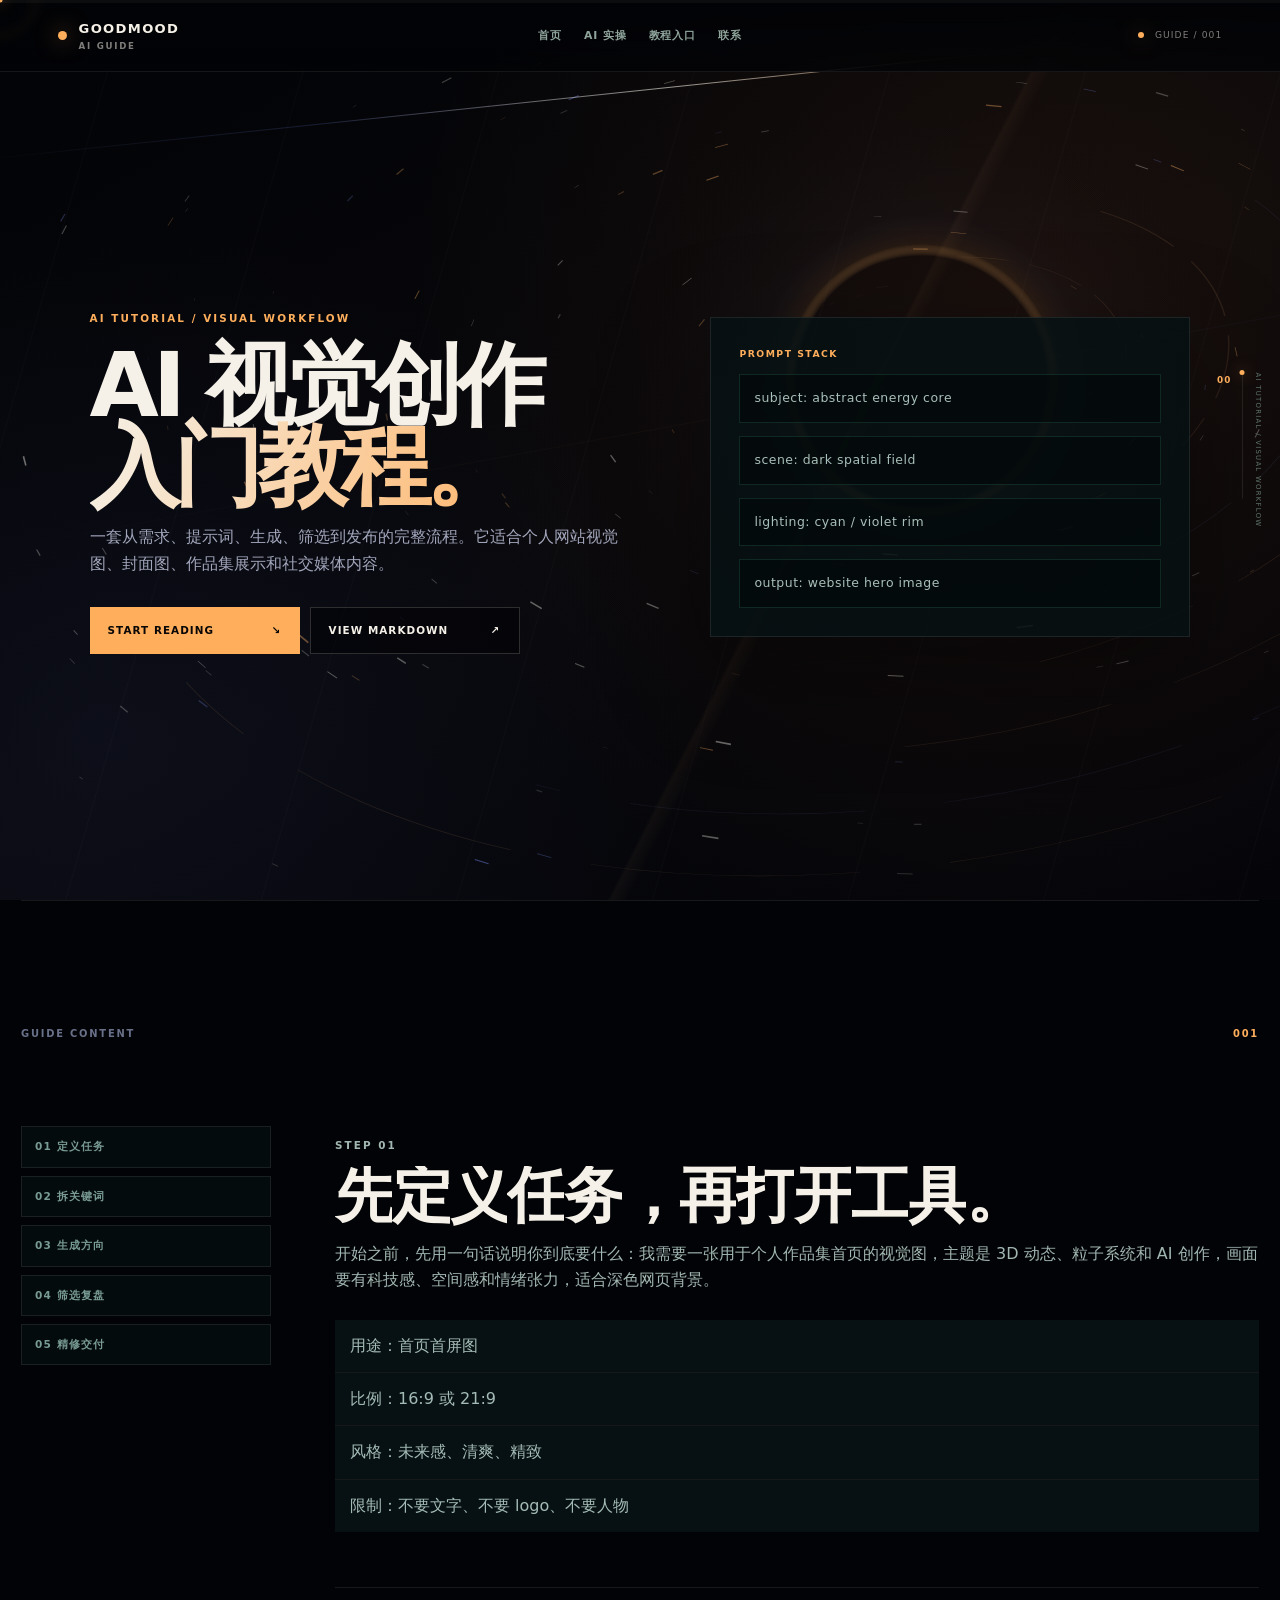
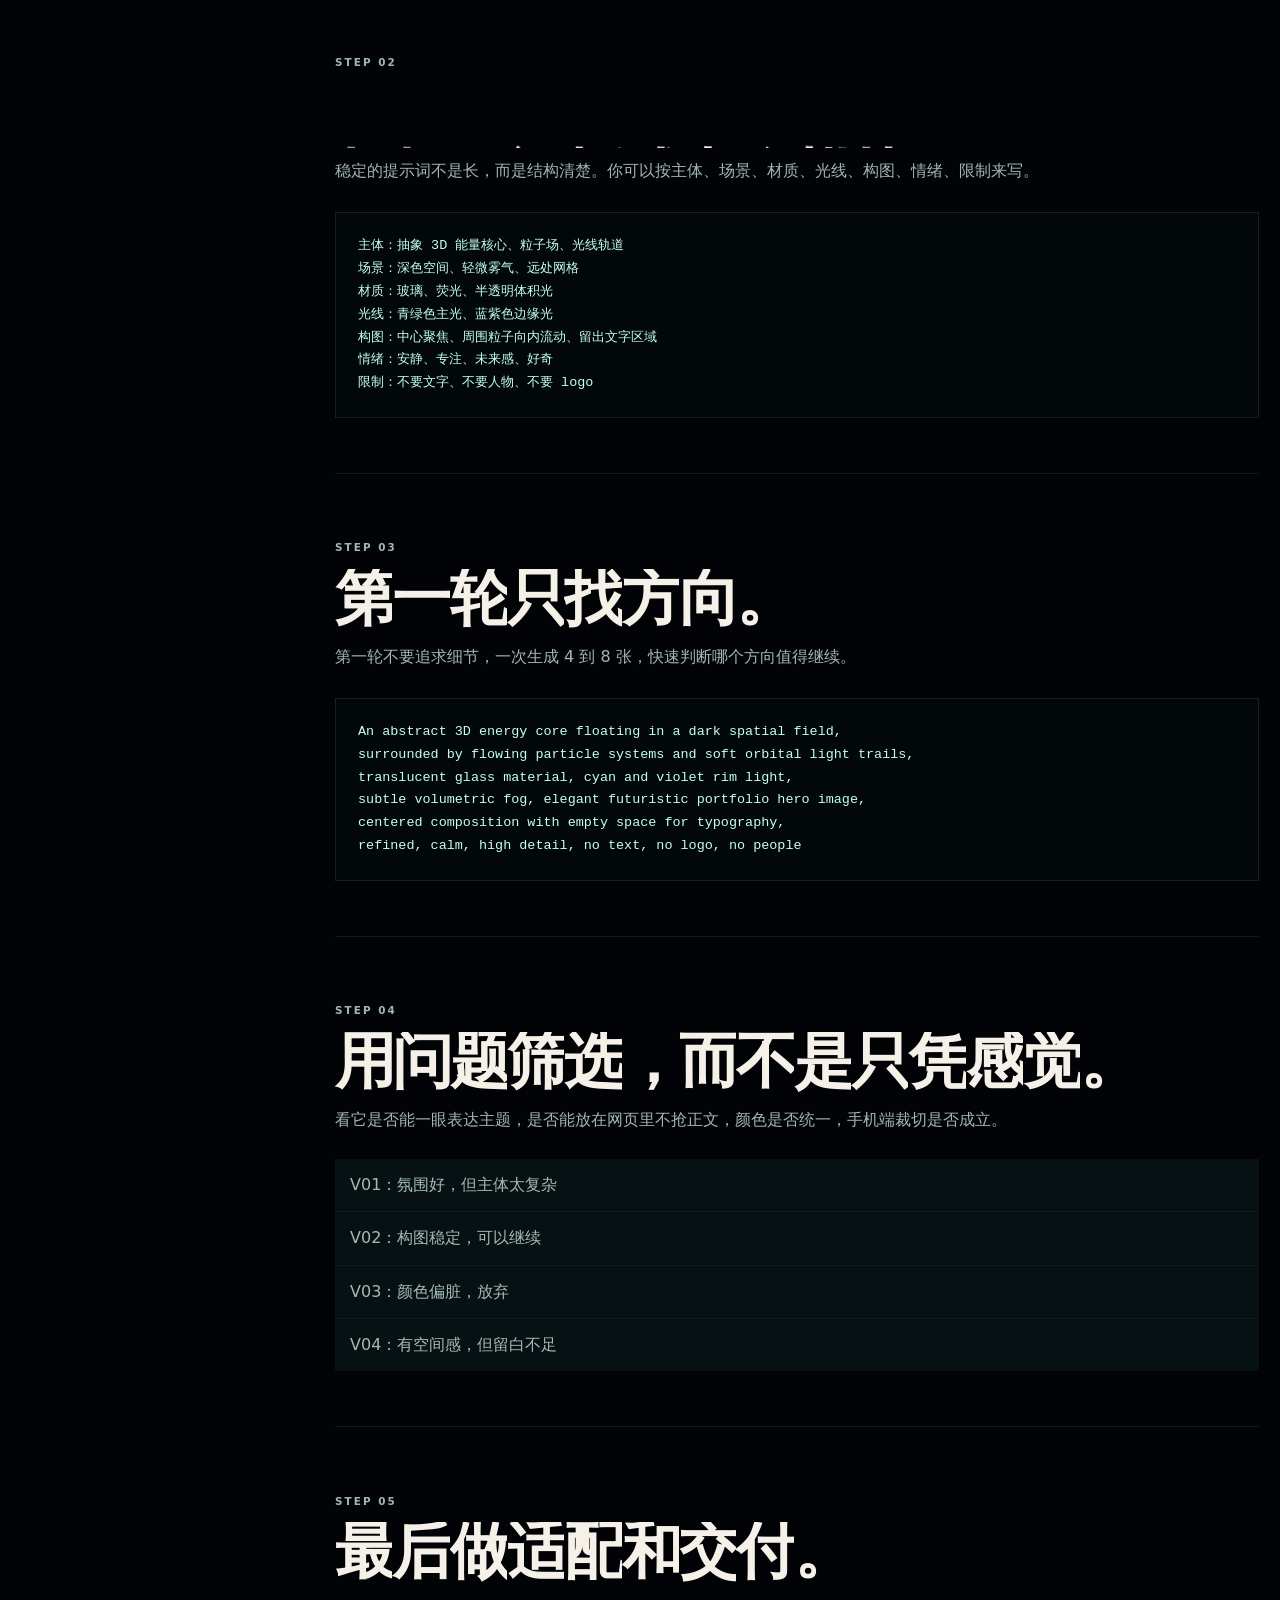
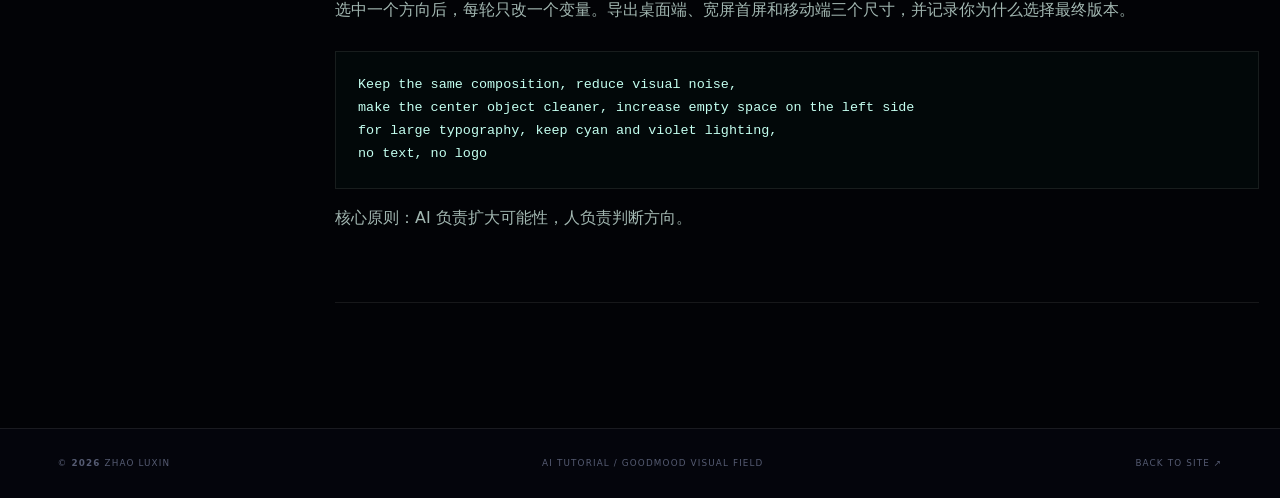
==== commit 685fae55: "Build cinematic sci-fi portfolio showcase" ====
--- a/ai-tutorial.html
+++ b/ai-tutorial.html
@@ -4,7 +4,7 @@
   <meta charset="utf-8">
   <meta name="viewport" content="width=device-width,initial-scale=1">
   <meta name="description" content="GOODMOOD 的 AI 视觉创作入门教程：从需求、提示词到生成、筛选、适配和发布。">
-  <meta name="theme-color" content="#020705">
+  <meta name="theme-color" content="#020306">
   <title>AI 视觉创作入门教程 / GOODMOOD</title>
   <link rel="stylesheet" href="style.css">
   <link rel="stylesheet" href="tutorial.css">
--- a/effects.css
+++ b/effects.css
@@ -124,6 +124,8 @@
 .section {
   --chapter-progress: 0;
   --view-shift: 0px;
+  --view-shift-opposite: 0px;
+  --view-lift: 0px;
   isolation: isolate;
   border-top: 0;
 }
@@ -413,6 +415,136 @@
   box-shadow: 0 0 14px rgb(var(--scene-rgb) / .75);
 }
 
+/* ITERATION 02 / PHASE APERTURE */
+.field-stage {
+  isolation: isolate;
+}
+
+.stage-grid {
+  inset: 4%;
+  border: 0;
+  background:
+    repeating-linear-gradient(112deg, transparent 0 27px, rgb(var(--scene-rgb) / .08) 28px 29px),
+    linear-gradient(90deg, transparent, rgb(var(--scene-rgb) / .04), transparent);
+  background-size: auto;
+  transform: rotateX(66deg) rotateZ(-24deg);
+  mask-image: radial-gradient(ellipse, #000 8%, transparent 72%);
+}
+
+.energy-core {
+  width: 188px;
+  height: 216px;
+  border: 0;
+  border-radius: 0;
+  clip-path: polygon(50% 0, 88% 15%, 100% 61%, 73% 100%, 19% 88%, 0 35%);
+  background:
+    repeating-linear-gradient(116deg, transparent 0 13px, rgb(var(--scene-rgb) / .12) 14px 15px),
+    conic-gradient(from 205deg, #07110d, #476cff 25%, #61ffad 48%, #07110d 69%, #d7ff5c 85%, #07110d);
+  box-shadow: none;
+  filter:
+    drop-shadow(0 0 24px rgb(var(--scene-rgb) / .38))
+    drop-shadow(0 22px 44px #000a);
+  animation: apertureFloat 8s cubic-bezier(.45, 0, .55, 1) infinite;
+}
+
+.energy-core::before,
+.energy-core::after {
+  content: "";
+  position: absolute;
+  pointer-events: none;
+}
+
+.energy-core::before {
+  inset: 10%;
+  z-index: 1;
+  border: 1px solid #effff74f;
+  clip-path: polygon(50% 0, 88% 15%, 100% 61%, 73% 100%, 19% 88%, 0 35%);
+  background: linear-gradient(145deg, #020705b8, rgb(var(--scene-rgb) / .16));
+}
+
+.energy-core::after {
+  inset: -42%;
+  z-index: 2;
+  background: repeating-conic-gradient(from 0deg, transparent 0 10deg, #effff71f 11deg 12deg, transparent 13deg 24deg);
+  mix-blend-mode: screen;
+  animation: apertureScan 13s linear infinite;
+}
+
+.energy-core span {
+  position: relative;
+  z-index: 3;
+  color: #effff7;
+  font-size: 1rem;
+  letter-spacing: -.04em;
+  text-shadow: 0 0 20px #020705;
+  transform: rotate(-5deg);
+}
+
+.orbit {
+  border-color: rgb(var(--scene-rgb) / .28);
+  mix-blend-mode: screen;
+}
+
+.orbit-a {
+  border-style: dashed;
+}
+
+.orbit-b {
+  border-color: #476cff66;
+}
+
+.orbit-c {
+  border-color: #d7ff5c38;
+}
+
+.orbit i {
+  width: 7px;
+  height: 7px;
+  background: rgb(var(--scene-rgb));
+  box-shadow: 0 0 16px rgb(var(--scene-rgb) / .8);
+}
+
+@keyframes apertureFloat {
+  0%, 100% {
+    transform: translate(-50%, -50%) rotate(-8deg);
+  }
+  50% {
+    transform: translate(-50%, -54%) rotate(7deg) scale(1.035);
+  }
+}
+
+@keyframes apertureScan {
+  to {
+    transform: rotate(360deg);
+  }
+}
+
+@media (min-width: 761px) and (prefers-reduced-motion: no-preference) {
+  .process-intro,
+  .practice-head,
+  .tutorial-head {
+    transform: translate3d(var(--view-shift), 0, 0);
+    will-change: transform;
+  }
+
+  .profile-grid,
+  .focus-heading,
+  .works-heading {
+    transform: translate3d(var(--view-shift-opposite), 0, 0);
+    will-change: transform;
+  }
+
+  .protocol,
+  .profile-stats,
+  .practice-grid,
+  .focus-cards,
+  .experiment-grid,
+  .tutorial-board {
+    transform: translate3d(0, var(--view-lift), 0);
+    will-change: transform;
+  }
+}
+
 @media (max-width: 1050px) {
   .scroll-telemetry {
     display: none;
@@ -422,6 +554,15 @@
 @media (max-width: 760px) {
   .grain {
     display: none;
+  }
+
+  .energy-core {
+    width: 136px;
+    height: 158px;
+  }
+
+  .energy-core span {
+    font-size: .82rem;
   }
 
   .motion-ready .reveal {
@@ -474,3 +615,540 @@
     display: none;
   }
 }
+
+/* ITERATION 04 / TITAN SCALE */
+:root {
+  --bg: #020306;
+  --panel: #08090d;
+  --ink: #f5f1e8;
+  --muted: #918e89;
+  --line: #f5f1e817;
+  --cyan: #ffae5c;
+  --violet: #768cff;
+  --pink: #f5f1e8;
+  --scene-rgb: 255 174 92;
+  --grad: linear-gradient(110deg, #f5f1e8, #ffae5c 54%, #768cff);
+}
+
+body {
+  background: #020306;
+}
+
+#field {
+  z-index: -2;
+  opacity: .72;
+  mix-blend-mode: screen;
+}
+
+.atmosphere {
+  background:
+    radial-gradient(ellipse 78% 120% at 82% 34%, #8b431522, transparent 64%),
+    radial-gradient(ellipse 66% 82% at 8% 82%, #34448e1c, transparent 70%),
+    linear-gradient(152deg, #020306, #08080b 54%, #030409);
+}
+
+.atmosphere::before {
+  inset: -24%;
+  background:
+    linear-gradient(117deg, transparent 0 57%, #ffae5c0c 57.15%, transparent 57.8%),
+    repeating-linear-gradient(106deg, transparent 0 92px, #f5f1e805 93px, transparent 94px 188px);
+  opacity: .8;
+}
+
+.atmosphere::after {
+  height: 1px;
+  background: linear-gradient(90deg, transparent 8%, #768cff2e, #f5f1e89c 52%, #ffae5c61, transparent 92%);
+  box-shadow: 0 0 60px #ffae5c2b;
+}
+
+.grain {
+  opacity: .025;
+  background: repeating-linear-gradient(112deg, transparent 0 31px, #f5f1e808 32px 33px);
+}
+
+.progress {
+  height: 3px;
+  background: #f5f1e80a;
+}
+
+.progress span {
+  background: linear-gradient(90deg, #768cff, #f5f1e8 48%, #ffae5c);
+  box-shadow: 0 0 26px #ffae5c80;
+}
+
+.nav-shell {
+  background: linear-gradient(180deg, #020306f5, #020306c9);
+  border-bottom-color: #f5f1e814;
+}
+
+.brand-signal,
+.nav-status i {
+  background: #ffae5c;
+  box-shadow: 0 0 22px #ffae5ca8;
+}
+
+.brand small,
+.nav-status {
+  color: #807e7b;
+}
+
+.hero {
+  min-height: 100svh;
+  background: #020306;
+}
+
+.hero::before {
+  content: "";
+  position: absolute;
+  z-index: -3;
+  inset: 0;
+  background:
+    linear-gradient(90deg, #020306 0%, #020306ed 25%, #02030682 49%, transparent 72%),
+    linear-gradient(0deg, #020306 0%, transparent 33%, #020306a8 100%),
+    url("assets/hero-helios-lance.webp") center / cover no-repeat;
+  transform: scale(1.035);
+  animation: heroCosmicDrift 22s cubic-bezier(.45, 0, .55, 1) infinite alternate;
+}
+
+.hero::after {
+  content: "";
+  position: absolute;
+  z-index: -2;
+  inset: 0;
+  background:
+    linear-gradient(103deg, transparent 0 63%, #f5f1e815 63.1%, transparent 63.7%),
+    radial-gradient(circle at 78% 46%, transparent 0 16%, #ffae5c1c 16.2%, transparent 17.2%);
+  mix-blend-mode: screen;
+  pointer-events: none;
+}
+
+.hero-copy {
+  text-shadow: 0 2px 28px #020306d9;
+}
+
+.hero h1 em {
+  background-image: linear-gradient(108deg, #f5f1e8 0 31%, #ffae5c 58%, #8fa0ff 100%);
+}
+
+.kinetic {
+  opacity: .035;
+}
+
+.field-stage {
+  opacity: .92;
+  pointer-events: none;
+}
+
+.stage-grid,
+.energy-core,
+.orbit {
+  display: none;
+}
+
+.stage-tag {
+  border-color: #f5f1e828;
+  background: #020306b8;
+  color: #aaa6a0;
+  box-shadow: 0 12px 50px #0008;
+}
+
+.tag-a {
+  top: 13%;
+}
+
+.tag-b {
+  top: 29%;
+}
+
+.tag-c {
+  bottom: 12%;
+}
+
+.stage-coordinate {
+  color: #a7a29a;
+  text-shadow: 0 2px 14px #020306;
+}
+
+.button.primary {
+  color: #090705;
+  background: #ffae5c;
+}
+
+.button.secondary {
+  border-color: #f5f1e82b;
+  background: #0203068f;
+}
+
+.section h2 strong,
+.contact h2 strong {
+  color: rgb(var(--scene-rgb));
+}
+
+.section::after {
+  color: rgb(var(--scene-rgb) / .026);
+}
+
+.protocol,
+.practice-card,
+.focus-cards article,
+.tutorial-map,
+.tutorial-panel {
+  background: linear-gradient(152deg, #0b0b0ee8, #050609ed);
+  border-color: #f5f1e817;
+}
+
+.protocol-tab.active {
+  color: #090705;
+  background: #ffae5c;
+}
+
+.practice-card::before {
+  background: linear-gradient(135deg, rgb(var(--scene-rgb) / .22), transparent 66%);
+}
+
+.profile-stats,
+.profile-stats div,
+.practice-card li,
+.practice-note {
+  border-color: #f5f1e817;
+}
+
+.contact {
+  background:
+    radial-gradient(circle at 80% 48%, #ffae5c16, transparent 28%),
+    linear-gradient(126deg, #08090df8, #030409fa);
+}
+
+.contact::before {
+  background: linear-gradient(126deg, transparent 42%, #f5f1e81f 42.1%, transparent 42.7%);
+}
+
+#works {
+  width: min(1440px, calc(100% - 42px));
+}
+
+.works-heading {
+  margin-bottom: clamp(45px, 6vw, 82px);
+}
+
+.work-showcase {
+  --carousel-duration: 7s;
+  position: relative;
+  isolation: isolate;
+  overflow: hidden;
+  min-height: 580px;
+  height: min(76svh, 820px);
+  border: 1px solid #f5f1e81f;
+  background: #020306;
+  box-shadow: 0 55px 150px #0009;
+}
+
+.work-showcase::before,
+.work-showcase::after {
+  content: "";
+  position: absolute;
+  z-index: 4;
+  pointer-events: none;
+}
+
+.work-showcase::before {
+  inset: 0;
+  background:
+    linear-gradient(180deg, #02030652, transparent 28%, transparent 56%, #020306ed 100%),
+    linear-gradient(90deg, #020306a6, transparent 48%);
+}
+
+.work-showcase::after {
+  top: 0;
+  bottom: 0;
+  left: 48%;
+  width: 1px;
+  background: linear-gradient(transparent, #f5f1e85c, transparent);
+  transform: skewX(-12deg);
+  opacity: .55;
+}
+
+.work-slides,
+.work-slide {
+  position: absolute;
+  inset: 0;
+}
+
+.work-slide {
+  margin: 0;
+  visibility: hidden;
+  opacity: 0;
+  transform: scale(1.055);
+  transition:
+    opacity 1.1s cubic-bezier(.2, .7, .2, 1),
+    transform 7s cubic-bezier(.2, .7, .2, 1),
+    visibility 0s linear 1.1s;
+}
+
+.work-slide.active {
+  visibility: visible;
+  opacity: 1;
+  transform: scale(1);
+  transition-delay: 0s;
+}
+
+.work-slide img {
+  width: 100%;
+  height: 100%;
+  object-fit: cover;
+  filter: contrast(1.03) saturate(.88);
+}
+
+.work-slide figcaption {
+  position: absolute;
+  z-index: 5;
+  left: clamp(24px, 5vw, 78px);
+  bottom: clamp(92px, 12vh, 142px);
+  max-width: min(820px, 76%);
+  color: #f5f1e8;
+  text-shadow: 0 3px 30px #000;
+}
+
+.work-slide figcaption span {
+  color: #ffbd78;
+  font-size: .6rem;
+  font-weight: 900;
+  letter-spacing: .18em;
+}
+
+.work-slide figcaption h3 {
+  margin: 10px 0 4px;
+  color: #fffaf0;
+  font-size: clamp(2.5rem, 6.3vw, 6.8rem);
+  font-weight: 950;
+  line-height: .84;
+  letter-spacing: -.065em;
+  text-shadow: 0 5px 36px #000;
+}
+
+.work-slide figcaption p {
+  margin: 14px 0 0;
+  color: #ddd6cc;
+  font-size: clamp(.88rem, 1.2vw, 1.08rem);
+}
+
+.work-carousel-ui {
+  position: absolute;
+  z-index: 7;
+  right: clamp(18px, 3vw, 44px);
+  bottom: 24px;
+  left: clamp(18px, 3vw, 44px);
+  display: grid;
+  grid-template-columns: auto 1fr auto;
+  gap: 22px;
+  align-items: center;
+}
+
+.work-counter {
+  display: flex;
+  align-items: baseline;
+  gap: 5px;
+  color: #f5f1e8;
+  font-size: .62rem;
+}
+
+.work-counter b {
+  color: #ffae5c;
+  font-size: 1.05rem;
+}
+
+.work-counter span {
+  color: #77736e;
+}
+
+.work-progress {
+  overflow: hidden;
+  height: 1px;
+  background: #f5f1e829;
+}
+
+.work-progress span {
+  display: block;
+  width: 100%;
+  height: 100%;
+  background: linear-gradient(90deg, #768cff, #f5f1e8 58%, #ffae5c);
+  transform: scaleX(0);
+  transform-origin: left;
+}
+
+.work-showcase.cycling .work-progress span {
+  animation: workCycle var(--carousel-duration) linear forwards;
+}
+
+.work-controls {
+  display: flex;
+  gap: 8px;
+}
+
+.work-controls button {
+  display: grid;
+  place-items: center;
+  width: 42px;
+  height: 42px;
+  color: #f5f1e8;
+  border: 1px solid #f5f1e833;
+  background: #020306b8;
+  cursor: pointer;
+  transition: .25s ease;
+}
+
+.work-controls button:hover,
+.work-controls button:focus-visible {
+  color: #090705;
+  border-color: #ffae5c;
+  background: #ffae5c;
+  outline: none;
+}
+
+.work-tabs {
+  position: absolute;
+  z-index: 7;
+  top: 22px;
+  right: 24px;
+  display: flex;
+  gap: 6px;
+}
+
+.work-tabs button {
+  padding: 8px 11px;
+  color: #8a8680;
+  border: 1px solid transparent;
+  background: #0203069e;
+  font-size: .52rem;
+  font-weight: 900;
+  letter-spacing: .12em;
+  cursor: pointer;
+}
+
+.work-tabs button.active {
+  color: #f5f1e8;
+  border-color: #ffae5c66;
+}
+
+.scroll-telemetry > b {
+  color: rgb(var(--scene-rgb));
+}
+
+@keyframes heroCosmicDrift {
+  from {
+    transform: scale(1.035) translate3d(0, 0, 0);
+  }
+  to {
+    transform: scale(1.075) translate3d(-1.1%, -.8%, 0);
+  }
+}
+
+@keyframes workCycle {
+  to {
+    transform: scaleX(1);
+  }
+}
+
+@media (max-width: 760px) {
+  :root {
+    --scene-rgb: 255 174 92;
+  }
+
+  .hero::before {
+    background:
+      linear-gradient(180deg, #020306 0%, #020306c7 22%, #02030638 53%, #020306 100%),
+      linear-gradient(90deg, #020306c9, transparent 72%),
+      url("assets/hero-helios-lance.webp") 68% center / cover no-repeat;
+  }
+
+  .hero h1 {
+    font-size: clamp(2.8rem, 14vw, 4.2rem);
+  }
+
+  .hero h1 em {
+    white-space: nowrap;
+  }
+
+  .hero::after {
+    opacity: .7;
+  }
+
+  .field-stage {
+    min-height: 300px;
+    height: 330px;
+  }
+
+  .stage-tag {
+    font-size: .48rem;
+  }
+
+  #works {
+    width: calc(100% - 32px);
+  }
+
+  .work-showcase {
+    min-height: 540px;
+    height: 70svh;
+    max-height: 680px;
+  }
+
+  .work-showcase::before {
+    background: linear-gradient(180deg, #02030673, transparent 23%, transparent 43%, #020306f5 100%);
+  }
+
+  .work-showcase::after {
+    left: 60%;
+  }
+
+  .work-slide img {
+    object-position: center;
+  }
+
+  .work-slide figcaption {
+    right: 20px;
+    bottom: 105px;
+    left: 20px;
+    max-width: none;
+  }
+
+  .work-slide figcaption h3 {
+    font-size: clamp(2.2rem, 12.5vw, 4.1rem);
+    line-height: .88;
+  }
+
+  .work-tabs {
+    right: 12px;
+    left: 12px;
+    overflow-x: auto;
+    justify-content: flex-end;
+    scrollbar-width: none;
+  }
+
+  .work-tabs::-webkit-scrollbar {
+    display: none;
+  }
+
+  .work-tabs button {
+    flex: 0 0 auto;
+  }
+
+  .work-carousel-ui {
+    gap: 12px;
+  }
+
+  .work-controls button {
+    width: 38px;
+    height: 38px;
+  }
+
+  .contact {
+    background: radial-gradient(circle at 70% 78%, #ffae5c17, transparent 30%), #050609;
+  }
+}
+
+@media (prefers-reduced-motion: reduce) {
+  .hero::before,
+  .work-showcase.cycling .work-progress span {
+    animation: none !important;
+  }
+}
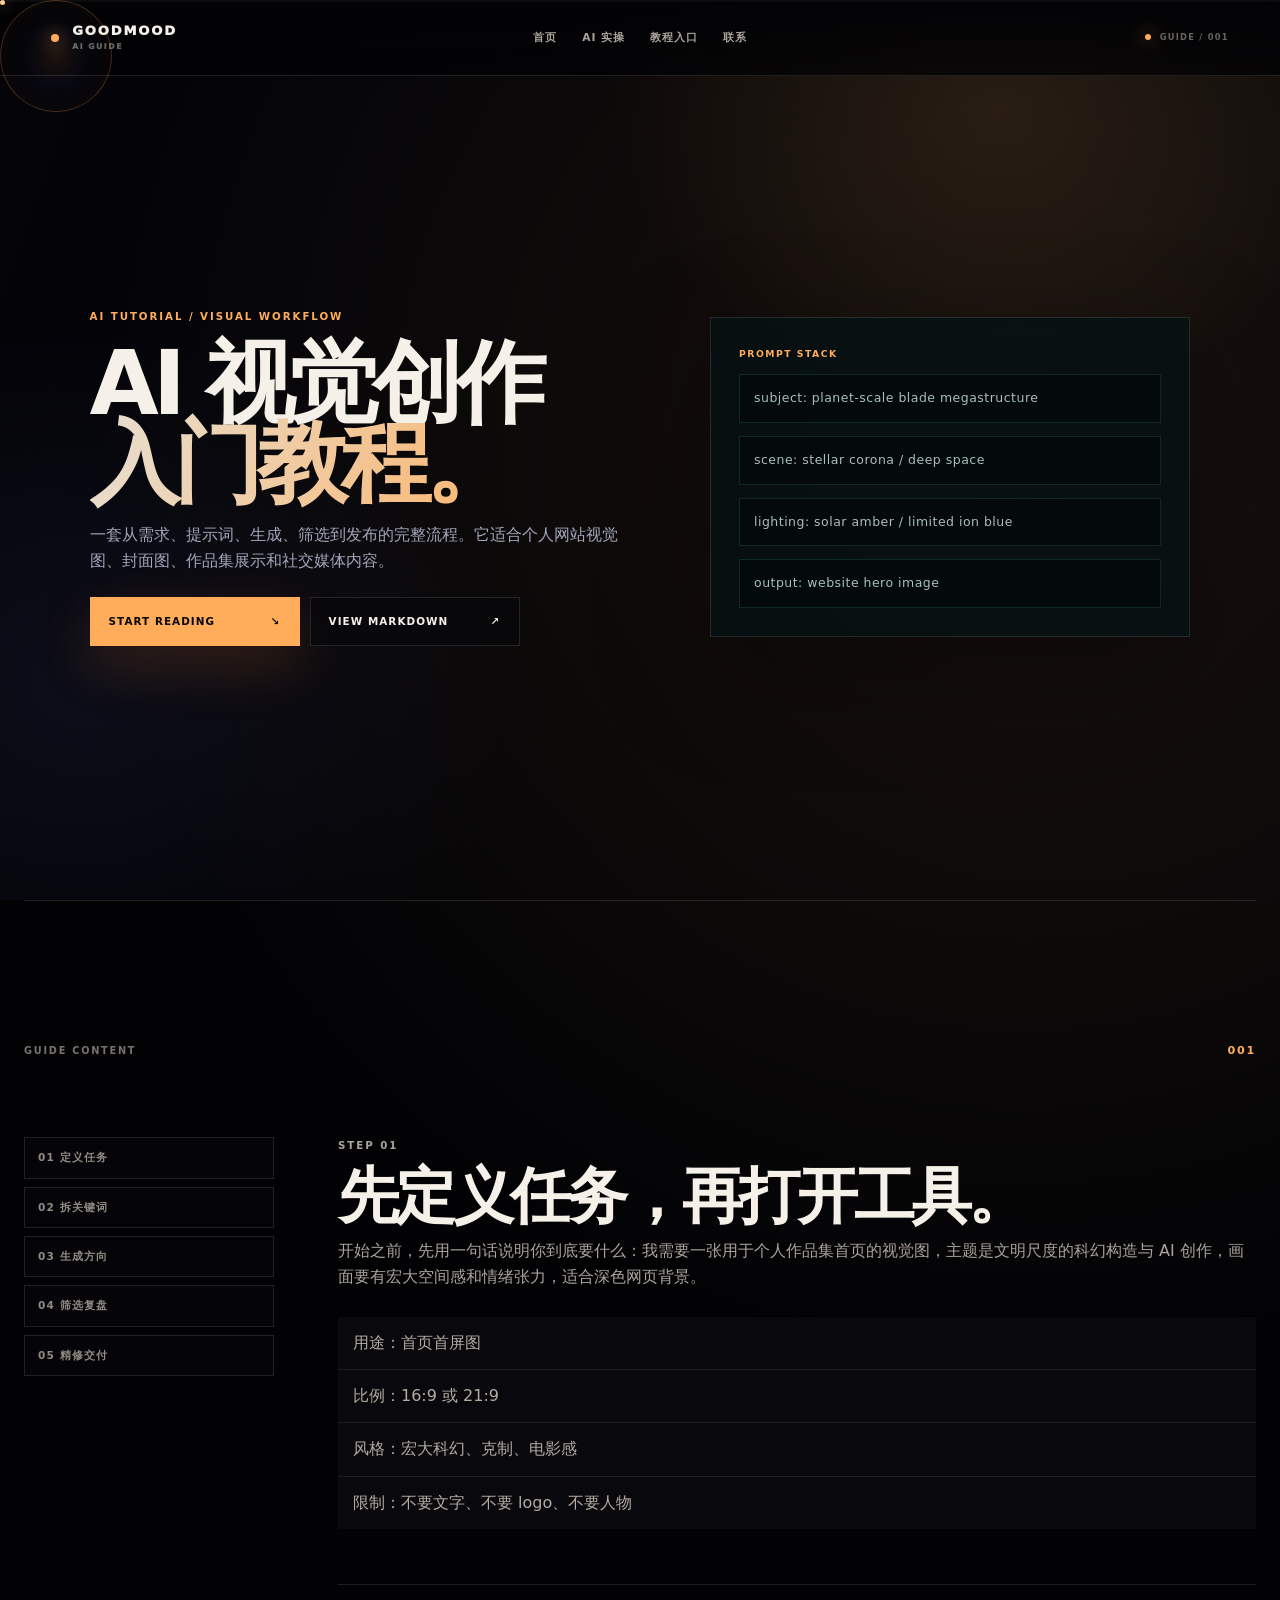
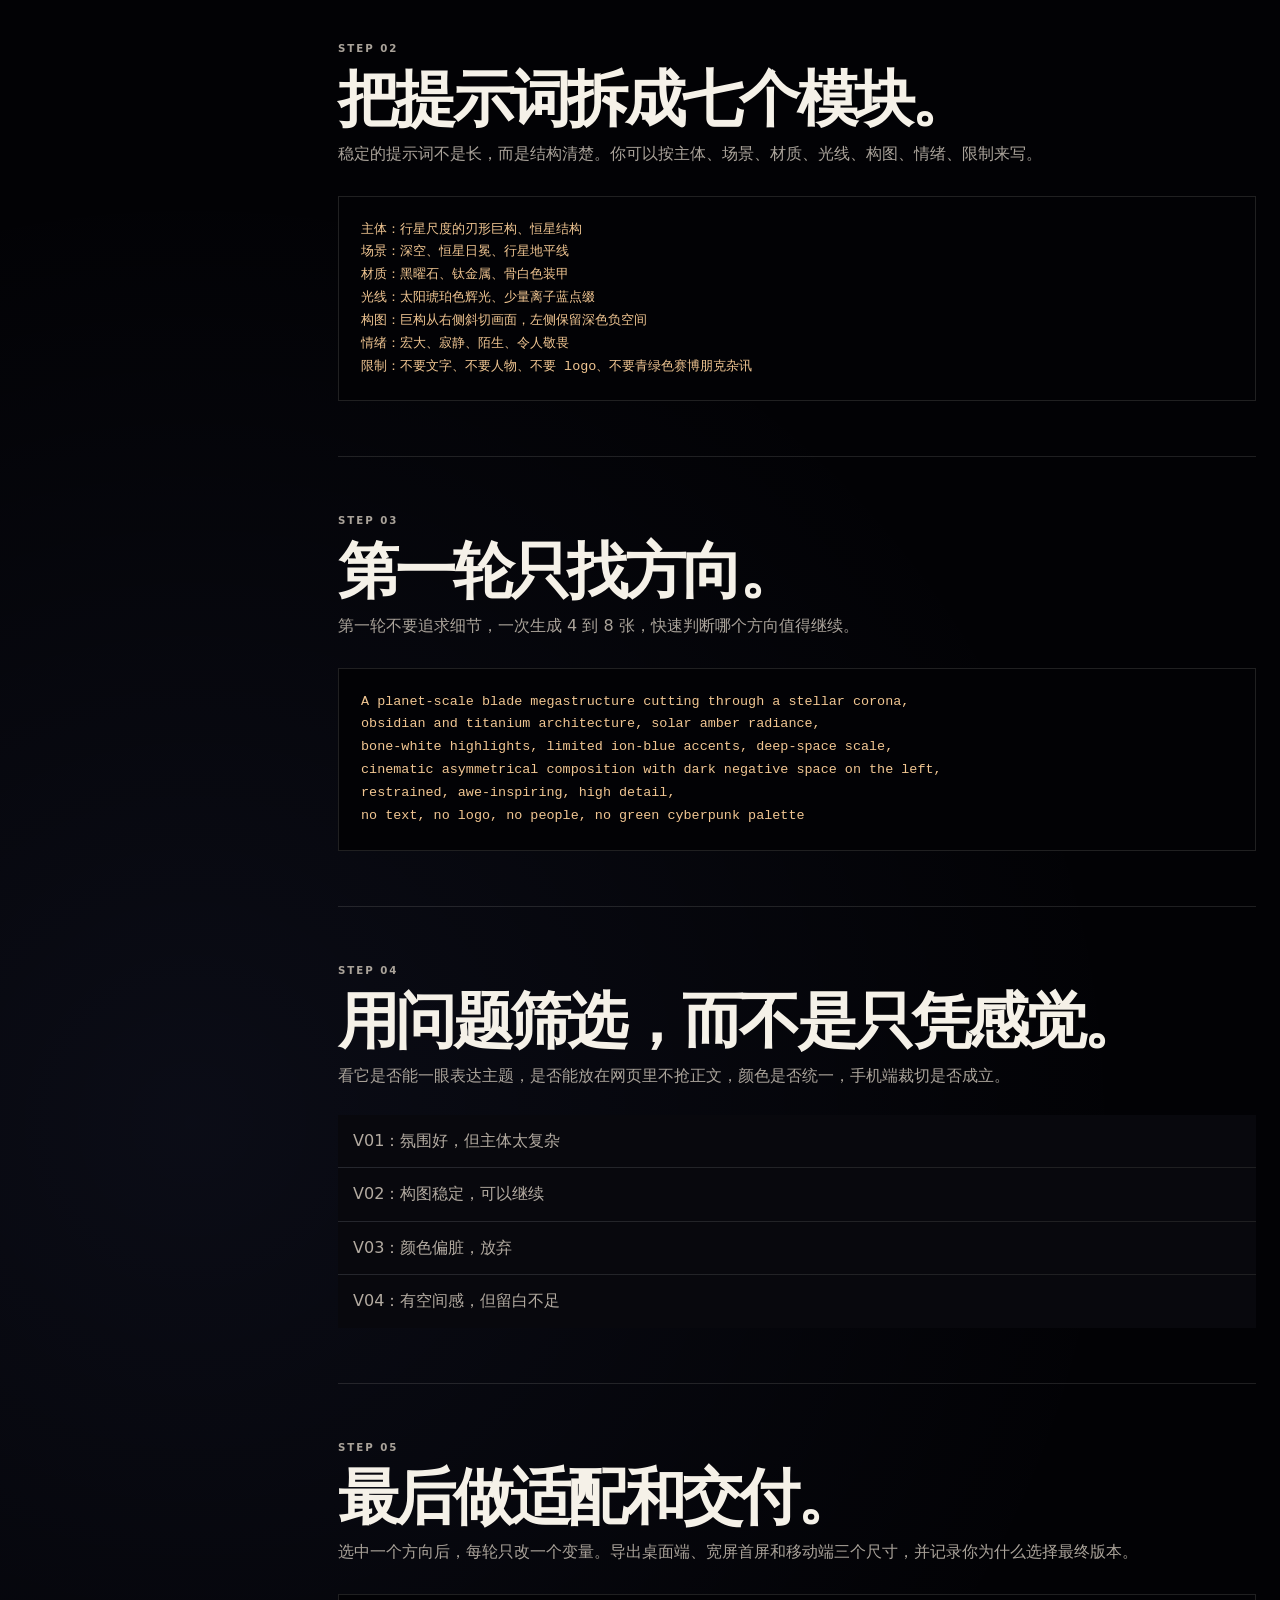
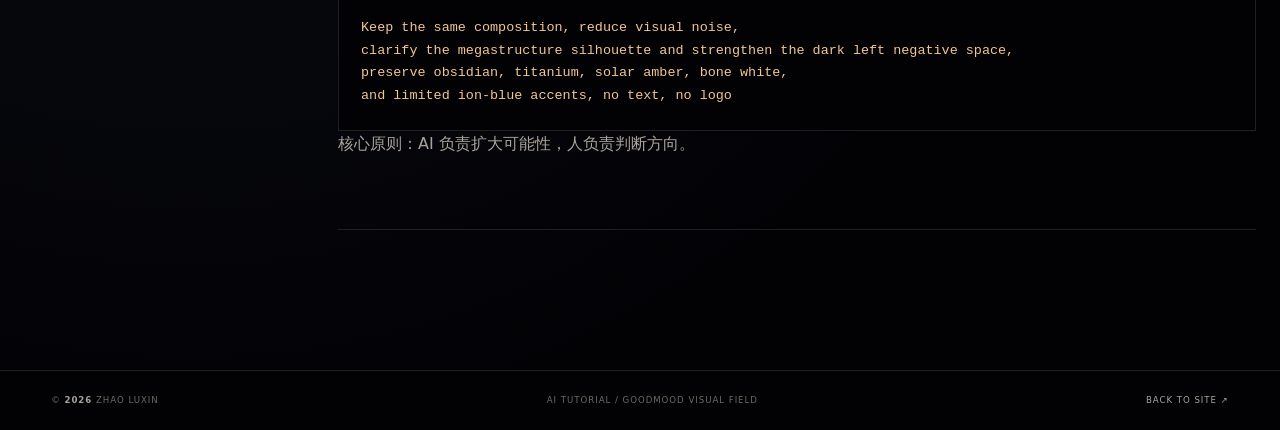
==== commit 5d9cc6d9: "Rebuild portfolio as cosmic author experience" ====
--- a/ai-tutorial.html
+++ b/ai-tutorial.html
@@ -23,9 +23,9 @@
     </div>
     <div class="tutorial-console hero-enter" aria-hidden="true">
       <span>PROMPT STACK</span>
-      <i>subject: abstract energy core</i>
-      <i>scene: dark spatial field</i>
-      <i>lighting: cyan / violet rim</i>
+      <i>subject: planet-scale blade megastructure</i>
+      <i>scene: stellar corona / deep space</i>
+      <i>lighting: solar amber / limited ion blue</i>
       <i>output: website hero image</i>
     </div>
   </section>
@@ -40,25 +40,25 @@
         <a href="#delivery">05 精修交付</a>
       </aside>
       <div class="guide-content">
-        <section id="task" class="reveal"><p class="overline">STEP 01</p><h2>先定义任务，再打开工具。</h2><p>开始之前，先用一句话说明你到底要什么：我需要一张用于个人作品集首页的视觉图，主题是 3D 动态、粒子系统和 AI 创作，画面要有科技感、空间感和情绪张力，适合深色网页背景。</p><div class="guide-list"><span>用途：首页首屏图</span><span>比例：16:9 或 21:9</span><span>风格：未来感、清爽、精致</span><span>限制：不要文字、不要 logo、不要人物</span></div></section>
-        <section id="keywords" class="reveal"><p class="overline">STEP 02</p><h2>把提示词拆成七个模块。</h2><p>稳定的提示词不是长，而是结构清楚。你可以按主体、场景、材质、光线、构图、情绪、限制来写。</p><pre><code>主体：抽象 3D 能量核心、粒子场、光线轨道
-场景：深色空间、轻微雾气、远处网格
-材质：玻璃、荧光、半透明体积光
-光线：青绿色主光、蓝紫色边缘光
-构图：中心聚焦、周围粒子向内流动、留出文字区域
-情绪：安静、专注、未来感、好奇
-限制：不要文字、不要人物、不要 logo</code></pre></section>
-        <section id="generate" class="reveal"><p class="overline">STEP 03</p><h2>第一轮只找方向。</h2><p>第一轮不要追求细节，一次生成 4 到 8 张，快速判断哪个方向值得继续。</p><pre><code>An abstract 3D energy core floating in a dark spatial field,
-surrounded by flowing particle systems and soft orbital light trails,
-translucent glass material, cyan and violet rim light,
-subtle volumetric fog, elegant futuristic portfolio hero image,
-centered composition with empty space for typography,
-refined, calm, high detail, no text, no logo, no people</code></pre></section>
+        <section id="task" class="reveal"><p class="overline">STEP 01</p><h2>先定义任务，再打开工具。</h2><p>开始之前，先用一句话说明你到底要什么：我需要一张用于个人作品集首页的视觉图，主题是文明尺度的科幻构造与 AI 创作，画面要有宏大空间感和情绪张力，适合深色网页背景。</p><div class="guide-list"><span>用途：首页首屏图</span><span>比例：16:9 或 21:9</span><span>风格：宏大科幻、克制、电影感</span><span>限制：不要文字、不要 logo、不要人物</span></div></section>
+        <section id="keywords" class="reveal"><p class="overline">STEP 02</p><h2>把提示词拆成七个模块。</h2><p>稳定的提示词不是长，而是结构清楚。你可以按主体、场景、材质、光线、构图、情绪、限制来写。</p><pre><code>主体：行星尺度的刃形巨构、恒星结构
+场景：深空、恒星日冕、行星地平线
+材质：黑曜石、钛金属、骨白色装甲
+光线：太阳琥珀色辉光、少量离子蓝点缀
+构图：巨构从右侧斜切画面，左侧保留深色负空间
+情绪：宏大、寂静、陌生、令人敬畏
+限制：不要文字、不要人物、不要 logo、不要青绿色赛博朋克杂讯</code></pre></section>
+        <section id="generate" class="reveal"><p class="overline">STEP 03</p><h2>第一轮只找方向。</h2><p>第一轮不要追求细节，一次生成 4 到 8 张，快速判断哪个方向值得继续。</p><pre><code>A planet-scale blade megastructure cutting through a stellar corona,
+obsidian and titanium architecture, solar amber radiance,
+bone-white highlights, limited ion-blue accents, deep-space scale,
+cinematic asymmetrical composition with dark negative space on the left,
+restrained, awe-inspiring, high detail,
+no text, no logo, no people, no green cyberpunk palette</code></pre></section>
         <section id="review" class="reveal"><p class="overline">STEP 04</p><h2>用问题筛选，而不是只凭感觉。</h2><p>看它是否能一眼表达主题，是否能放在网页里不抢正文，颜色是否统一，手机端裁切是否成立。</p><div class="guide-list"><span>V01：氛围好，但主体太复杂</span><span>V02：构图稳定，可以继续</span><span>V03：颜色偏脏，放弃</span><span>V04：有空间感，但留白不足</span></div></section>
         <section id="delivery" class="reveal"><p class="overline">STEP 05</p><h2>最后做适配和交付。</h2><p>选中一个方向后，每轮只改一个变量。导出桌面端、宽屏首屏和移动端三个尺寸，并记录你为什么选择最终版本。</p><pre><code>Keep the same composition, reduce visual noise,
-make the center object cleaner, increase empty space on the left side
-for large typography, keep cyan and violet lighting,
-no text, no logo</code></pre><p>核心原则：AI 负责扩大可能性，人负责判断方向。</p></section>
+clarify the megastructure silhouette and strengthen the dark left negative space,
+preserve obsidian, titanium, solar amber, bone white,
+and limited ion-blue accents, no text, no logo</code></pre><p>核心原则：AI 负责扩大可能性，人负责判断方向。</p></section>
       </div>
     </div>
   </article>
--- a/style.css
+++ b/style.css
@@ -1,10 +1,2032 @@
-:root{--bg:#020809;--panel:#071719;--ink:#effffb;--muted:#789b94;--line:#65ffc72b;--cyan:#52ffb8;--violet:#2f7cff;--pink:#c7ff45;--grad:linear-gradient(110deg,var(--cyan),var(--violet) 52%,var(--pink))}*{box-sizing:border-box}html{scroll-behavior:smooth;scroll-padding-top:84px}body{margin:0;color:var(--ink);background:var(--bg);font-family:Inter,"Arial Black","Microsoft YaHei",system-ui,sans-serif;line-height:1.65;overflow-x:hidden}::selection{color:#050611;background:var(--cyan)}a{color:inherit;text-decoration:none}button{font:inherit}#field{position:fixed;z-index:-5;inset:0;width:100%;height:100%}.atmosphere{position:fixed;z-index:-4;inset:0;background:radial-gradient(ellipse 62% 55% at 82% 10%,#126bff52,transparent 64%),radial-gradient(ellipse 54% 48% at 4% 76%,#00ff9d2e,transparent 68%),radial-gradient(ellipse 35% 30% at 72% 90%,#9dff1830,transparent 72%),linear-gradient(155deg,#020809,#051419 48%,#020609);animation:atmosphere 18s ease-in-out infinite alternate}.grain{position:fixed;z-index:2;inset:0;pointer-events:none;opacity:.18;background-image:linear-gradient(#ffffff07 1px,transparent 1px),linear-gradient(90deg,#ffffff05 1px,transparent 1px);background-size:44px 44px;mask-image:radial-gradient(circle at 50% 42%,#000,transparent 78%);animation:gridDrift 22s linear infinite}.progress{position:fixed;z-index:100;top:0;width:100%;height:2px;background:#ffffff0d}.progress span{display:block;width:0;height:100%;background:var(--grad);box-shadow:0 0 18px var(--cyan)}.cursor-aura,.cursor-core{position:fixed;z-index:200;left:0;top:0;pointer-events:none;border-radius:50%;transform:translate(-50%,-50%)}.cursor-aura{width:136px;height:136px;background:radial-gradient(circle,#72ecff29,#7c5cff14 38%,transparent 70%);filter:blur(5px);mix-blend-mode:screen}.cursor-core{width:7px;height:7px;background:var(--cyan);box-shadow:0 0 16px var(--cyan)}.trail{position:fixed;z-index:199;width:4px;height:4px;border-radius:50%;background:var(--violet);pointer-events:none;animation:trailFade .7s forwards}
-.nav-shell{position:fixed;z-index:60;top:0;width:100%;height:78px;padding:0 clamp(20px,4.5vw,76px);display:grid;grid-template-columns:1fr auto 1fr;align-items:center;border-bottom:1px solid #ffffff17;background:#020809b8;backdrop-filter:blur(20px)}.brand{display:flex;align-items:center;gap:12px;width:max-content;font-size:.82rem;font-weight:900;letter-spacing:.1em}.brand small{display:block;color:#6e738e;font-size:.54rem;letter-spacing:.2em}.brand-signal{width:9px;height:9px;border-radius:50%;background:var(--cyan);box-shadow:0 0 20px var(--cyan);animation:signal 2s infinite}nav{display:flex;gap:6px;padding:5px;border:1px solid var(--line);border-radius:99px;background:#0c0e20a3}nav a{padding:7px 14px;border-radius:99px;color:#a8acc0;font-size:.68rem;font-weight:800;letter-spacing:.08em;transition:.25s}nav a:hover{color:#07101a;background:var(--cyan)}.nav-status{justify-self:end;color:#71768f;font-size:.57rem;letter-spacing:.12em}.nav-status i{display:inline-block;width:6px;height:6px;margin-right:7px;border-radius:50%;background:#4cff91;box-shadow:0 0 12px #4cff91}.menu-toggle{display:none}
-main{position:relative;z-index:3}.hero{position:relative;min-height:100vh;display:grid;grid-template-columns:minmax(0,1.05fr) minmax(440px,.95fr);gap:4vw;align-items:center;padding:126px clamp(24px,7vw,120px) 80px;isolation:isolate;overflow:hidden}.kinetic{position:absolute;z-index:-1;left:50%;top:48%;width:155vw;transform:translate(-50%,-50%) rotate(-2.5deg);opacity:.07;pointer-events:none;mask-image:linear-gradient(90deg,transparent,#000 12%,#000 88%,transparent)}.kinetic div{width:max-content;white-space:nowrap;font-size:clamp(86px,13vw,190px);font-weight:950;letter-spacing:-.07em;line-height:.72;animation:marquee 32s linear infinite}.kinetic div+div{color:var(--violet);animation-direction:reverse;animation-duration:39s}.hero-index{position:absolute;right:4vw;top:105px;color:#51566e;font-size:.58rem;letter-spacing:.16em;text-align:right}.hero-copy{z-index:2;max-width:810px}.overline{color:var(--cyan);font-size:.65rem;font-weight:900;letter-spacing:.2em}.hero h1{margin:16px 0 18px;font-size:clamp(4rem,7.8vw,8.2rem);line-height:.86;letter-spacing:-.08em}.hero h1 em,.section h2 strong,.contact h2 strong{font-style:normal;color:transparent;background:var(--grad);background-size:220% 100%;background-clip:text;animation:textFlow 6s ease-in-out infinite}.english{margin:0 0 30px;color:#52576f;font-size:clamp(.72rem,1vw,.95rem);font-weight:900;letter-spacing:.22em}.hero-lead{max-width:630px;color:#a2a6bb;font-size:clamp(.96rem,1.35vw,1.15rem)}.hero-meta{display:flex;flex-wrap:wrap;gap:8px;margin-top:26px}.hero-meta span{padding:7px 11px;border:1px solid var(--line);color:#777c96;background:#0a0c1b99;font-size:.57rem;letter-spacing:.12em}.hero-actions{display:flex;flex-wrap:wrap;gap:10px;margin-top:30px}.button{display:inline-flex;align-items:center;justify-content:space-between;gap:24px;min-width:210px;padding:14px 18px;border:1px solid var(--line);font-size:.65rem;font-weight:900;letter-spacing:.1em;transition:.25s}.button.primary{color:#020809;border:0;background:var(--grad);box-shadow:0 18px 46px #694dff47}.button.secondary{background:#ffffff06}.button:hover{transform:translateY(-4px);border-color:var(--cyan);box-shadow:0 18px 45px #3c41aa40}.hero-enter{opacity:0;transform:translateY(22px);animation:heroEnter .9s cubic-bezier(.16,.84,.22,1) forwards}.hero-copy .hero-enter:nth-child(2){animation-delay:.1s}.hero-copy .hero-enter:nth-child(3){animation-delay:.2s}.hero-copy .hero-enter:nth-child(4){animation-delay:.3s}.hero-copy .hero-enter:nth-child(5){animation-delay:.4s}.hero-copy .hero-enter:nth-child(6){animation-delay:.5s}
-.field-stage{position:relative;z-index:2;height:min(620px,68vh);min-height:490px;perspective:1000px;transform-style:preserve-3d;transition:.2s}.stage-grid{position:absolute;inset:9%;border:1px solid var(--line);background:linear-gradient(#72ecff12 1px,transparent 1px),linear-gradient(90deg,#72ecff12 1px,transparent 1px);background-size:34px 34px;transform:rotateX(64deg) rotateZ(-21deg);mask-image:radial-gradient(circle,#000,transparent 70%);animation:gridPulse 5s infinite}.energy-core{position:absolute;left:50%;top:50%;display:grid;place-items:center;width:170px;height:170px;border:1px solid #72ecff7a;border-radius:43% 57% 61% 39%/52% 37% 63% 48%;background:radial-gradient(circle at 30% 22%,#eff,#66e7ff 7%,#7457ff 36%,#171240 66%,#090a18 76%);box-shadow:0 0 54px #5adcff57,0 0 130px #7048ff42;transform:translate(-50%,-50%) rotate(-12deg);animation:coreMorph 7s ease-in-out infinite}.energy-core span{font-size:1.1rem;font-weight:950;line-height:.85;text-align:center;text-shadow:0 0 16px #fff}.orbit{position:absolute;left:50%;top:50%;border:1px solid #897bff70;border-radius:50%}.orbit i{position:absolute;left:50%;top:-5px;width:10px;height:10px;border-radius:50%;background:var(--cyan);box-shadow:0 0 18px var(--cyan)}.orbit-a{width:300px;height:300px;margin:-150px;animation:orbitA 13s linear infinite}.orbit-b{width:410px;height:190px;margin:-95px -205px;transform:rotate(60deg);animation:orbitB 17s linear infinite}.orbit-c{width:250px;height:450px;margin:-225px -125px;transform:rotate(-42deg);animation:orbitC 21s linear infinite}.stage-tag{position:absolute;padding:8px 10px;border:1px solid var(--line);background:#050611b8;color:#8d92aa;font-size:.55rem;letter-spacing:.12em}.tag-a{left:8%;top:20%}.tag-b{right:1%;top:34%}.tag-c{left:18%;bottom:16%}.stage-coordinate{position:absolute;right:4%;bottom:5%;color:#4f546c;font-size:.54rem;letter-spacing:.14em;text-align:right}.scroll-cue{position:absolute;left:50%;bottom:25px;display:flex;align-items:center;gap:10px;color:#595e76;font-size:.55rem;letter-spacing:.15em;transform:translateX(-50%)}.scroll-cue span{width:32px;height:1px;background:var(--cyan);animation:cue 2s infinite}.signal-strip{position:relative;z-index:5;overflow:hidden;border-block:1px solid #ffffff17;background:#080916}.signal-strip div{width:max-content;padding:12px 0;color:#5f647c;font-size:.59rem;font-weight:900;letter-spacing:.18em;animation:strip 28s linear infinite}
-.section{position:relative;width:min(1240px,calc(100% - 42px));margin:auto;padding:125px 0;border-top:1px solid #ffffff1a}.section-label{display:flex;justify-content:space-between;margin-bottom:70px;color:#697089;font-size:.62rem;font-weight:900;letter-spacing:.18em}.section-label b{color:var(--cyan)}.section h2,.contact h2{margin:8px 0;font-size:clamp(3rem,6.5vw,6.8rem);line-height:.94;letter-spacing:-.07em}.process-intro{display:grid;grid-template-columns:1.2fr .8fr;gap:8vw;align-items:end}.process-intro>p{max-width:520px;color:var(--muted)}.protocol{display:grid;grid-template-columns:340px 1fr;min-height:560px;margin-top:70px;border:1px solid var(--line);background:#080a18b8;box-shadow:0 35px 120px #00000047;backdrop-filter:blur(14px)}.protocol-nav{display:grid;border-right:1px solid var(--line)}.protocol-tab{display:grid;grid-template-columns:54px 1fr;align-items:center;gap:15px;padding:28px;color:#777d96;text-align:left;border:0;border-bottom:1px solid var(--line);background:transparent;cursor:pointer;transition:.25s}.protocol-tab:last-child{border-bottom:0}.protocol-tab b{font-size:1.35rem}.protocol-tab span{font-size:.72rem;font-weight:900;letter-spacing:.12em}.protocol-tab small{display:block;color:#5d6279;font-weight:500;letter-spacing:0}.protocol-tab.active{color:#020809;background:var(--cyan)}.protocol-tab.active small{color:#29374a}.protocol-screen{position:relative;overflow:hidden;padding:clamp(35px,6vw,82px)}.scanline{position:absolute;inset:0;background:repeating-linear-gradient(0deg,transparent 0 4px,#72ecff05 5px 6px);animation:scan 9s linear infinite}.protocol-panel{position:relative;z-index:1}.panel-id{color:var(--cyan);font-size:.58rem;letter-spacing:.18em}.protocol-panel h3{margin:22px 0;font-size:clamp(2rem,4vw,4.2rem);line-height:1.02;letter-spacing:-.05em}.protocol-panel>p{max-width:720px;color:#999eb5}.protocol-panel strong{color:#fff}.parameter-map{display:grid;gap:1px;margin:34px 0;background:var(--line)}.parameter-map span{display:flex;justify-content:space-between;padding:12px 15px;color:#636a84;background:#0a0c1b;font-size:.6rem;letter-spacing:.14em}.parameter-map b{color:#c8cce0}.copy-trigger{display:flex;justify-content:space-between;width:min(340px,100%);padding:13px 15px;color:var(--cyan);border:1px solid #72ecff4d;background:#72ecff0a;font-size:.62rem;font-weight:900;letter-spacing:.12em;cursor:pointer}.copy-trigger:hover{color:#020809;background:var(--cyan)}.force-diagram{display:grid;grid-template-columns:1fr auto 1fr auto 1fr;gap:15px;align-items:center;margin-top:50px}.force-diagram span{padding:25px 15px;border:1px solid var(--line);font-size:.68rem;text-align:center}.force-diagram small{display:block;color:#646a82}.force-diagram i{color:var(--cyan)}.loop-meter{position:relative;height:72px;margin:55px 0 25px;border-bottom:1px solid var(--line)}.loop-meter span{position:absolute;bottom:-2px;width:18%;height:3px;background:var(--grad);animation:meter 4s ease-in-out infinite}.loop-meter i{position:absolute;bottom:10px;color:#5f657d;font-size:.6rem;font-style:normal}.loop-meter i:last-child{right:0}.output-meta{color:#6a7088;font-size:.6rem;letter-spacing:.14em}.process-footer{display:flex;justify-content:space-between;padding:20px 0;color:#5f657e;font-size:.58rem;letter-spacing:.13em}.process-footer a{color:var(--cyan)}
-.profile-grid{display:grid;grid-template-columns:1fr 1fr;gap:8vw}.profile-copy{padding-top:45px;color:#969bb2}.profile-copy b,.profile-copy em{color:#fff;font-style:normal}.profile-stats{display:grid;grid-template-columns:repeat(4,1fr);margin-top:85px;border-block:1px solid var(--line)}.profile-stats div{padding:22px;border-right:1px solid var(--line)}.profile-stats div:last-child{border:0}.profile-stats span,.profile-stats small{display:block;color:#5c6279;font-size:.55rem;letter-spacing:.14em}.profile-stats b{display:block;margin:9px 0;font-size:1rem}.focus-cards{display:grid;grid-template-columns:repeat(3,1fr);gap:18px;margin-top:70px}.tilt-card{transform-style:preserve-3d;will-change:transform;transition:transform .25s,border-color .25s}.focus-cards article{min-height:510px;padding:27px;border:1px solid var(--line);background:linear-gradient(150deg,#131631d1,#080915cc);overflow:hidden}.focus-cards article:hover{border-color:#72ecff80}.card-num{color:var(--cyan);font-size:.58rem;letter-spacing:.15em}.focus-cards h3{margin:24px 0 10px;font-size:1.45rem}.focus-cards p{color:#8e93aa}.focus-cards small{color:#595f76;font-size:.55rem;letter-spacing:.12em}.form-object,.particle-object,.mind-object{height:230px;margin:28px 0;display:grid;place-items:center;transform:translateZ(28px)}.form-object{position:relative}.form-object i{position:absolute;width:118px;height:118px;border:1px solid var(--cyan);transform:rotate(45deg);animation:formSpin 9s linear infinite}.form-object i:nth-child(2){width:82px;height:82px;border-color:var(--violet);animation-direction:reverse}.form-object i:nth-child(3){width:36px;height:36px;background:var(--grad);box-shadow:0 0 30px var(--violet)}.particle-object{border-radius:50%;background:radial-gradient(circle,#72ecff 0 2px,transparent 3px),radial-gradient(circle at 30% 30%,#7c5cff 0 2px,transparent 3px);background-size:18px 18px,27px 27px;mask-image:radial-gradient(circle,#000 10%,transparent 69%);animation:particleRotate 12s linear infinite}.mind-object i{display:grid;place-items:center;width:130px;height:130px;border-radius:38% 62% 41% 59%;background:radial-gradient(circle at 30% 24%,#fff,#6ee7ff 8%,#7556ff 45%,#17133e 72%);box-shadow:0 0 60px #6553ff80;font-style:normal;font-size:1.5rem;font-weight:950;animation:mindMorph 6s infinite}
-.works-heading{display:grid;grid-template-columns:1fr .55fr;gap:8vw;align-items:end}.works-heading p{color:var(--muted)}.experiment-grid{display:grid;grid-template-columns:repeat(2,1fr);gap:18px;margin-top:70px}.experiment{position:relative;min-height:560px;padding:25px;border:1px solid var(--line);background:#0a0c1c;overflow:hidden}.experiment-wide{grid-column:1/-1}.exp-index{color:var(--cyan);font-size:.58rem;letter-spacing:.15em}.exp-visual{position:relative;height:360px;margin:25px 0;overflow:hidden;background:#070815}.experiment-wide .exp-visual{height:430px}.experiment h3{margin:0;font-size:1.5rem}.experiment p{margin:2px 0;color:#8c91aa}.experiment>span{color:#555b73;font-size:.55rem;letter-spacing:.13em}.nebula-visual{background:radial-gradient(circle,#72ecff5c,transparent 14%),radial-gradient(ellipse,#7c5cff52,transparent 55%),#060711}.nebula-visual:before,.nebula-visual:after{content:"";position:absolute;inset:16%;border:1px solid #72ecff52;border-radius:50%;animation:nebulaSpin 15s linear infinite}.nebula-visual:after{inset:27%;border-color:#e660ff57;animation-direction:reverse;animation-duration:9s}.nebula-visual div{position:absolute;inset:0;background-image:radial-gradient(circle,#c6f7ff 0 1px,transparent 2px);background-size:31px 31px;mask-image:radial-gradient(circle,#000,transparent 68%);animation:particleRotate 18s linear infinite}.volume-visual{display:grid;place-items:center;background:radial-gradient(circle,#1c1652,transparent 60%)}.volume-visual i{width:140px;height:200px;border:1px solid var(--violet);background:linear-gradient(145deg,#72ecff33,#7c5cff14);box-shadow:35px 30px 0 #72ecff0f,-25px -20px 0 #e660ff0f;transform:rotate(24deg) skewY(-10deg);animation:volumeFloat 6s infinite}.signal-visual{display:flex;align-items:center;justify-content:center;gap:8px}.signal-visual i{width:3px;height:25%;background:var(--cyan);box-shadow:0 0 12px var(--cyan);animation:signalBar 1.5s infinite}.signal-visual i:nth-child(2){height:62%;background:var(--violet);animation-delay:.2s}.signal-visual i:nth-child(3){height:38%;background:var(--pink);animation-delay:.4s}
-.contact{position:relative;z-index:5;display:grid;grid-template-columns:1fr minmax(330px,450px);gap:8vw;align-items:center;padding:125px max(24px,calc((100vw - 1240px)/2));border-top:1px solid var(--line);background:linear-gradient(135deg,#0f122af0,#0d0823f5)}.contact-copy>p:not(.overline){max-width:650px;color:#9ca1b6}.contact-signature{margin-top:38px;font-size:1.2rem;font-weight:900;letter-spacing:.08em}.contact-signature span{color:var(--cyan)}.location{margin-top:8px;color:#5e647b;font-size:.58rem;letter-spacing:.16em}.qr-card{position:relative;margin:0;padding:13px;background:#fff;box-shadow:0 35px 100px #0000008c;transform:rotate(1.4deg);transition:.3s}.qr-card:hover{transform:rotate(0) scale(1.015)}.qr-card img{display:block;width:100%}.qr-card figcaption{display:flex;justify-content:space-between;padding:11px 6px 2px;color:#1b1d2c;font-size:.54rem;letter-spacing:.08em}.qr-card figcaption span{color:#777}.qr-scan{position:absolute;z-index:2;left:13px;right:13px;top:13px;height:2px;background:#11b769;box-shadow:0 0 14px #11b769;animation:qrScan 3.4s infinite}footer{position:relative;z-index:5;display:flex;justify-content:space-between;padding:27px clamp(20px,4.5vw,76px);color:#555b72;border-top:1px solid var(--line);background:#04050c;font-size:.55rem;letter-spacing:.13em}.reveal{opacity:0;transform:translateY(30px);transition:.85s cubic-bezier(.16,.84,.22,1)}.reveal.visible{opacity:1;transform:none}.toast{position:fixed;z-index:120;left:50%;bottom:25px;padding:11px 18px;color:#020809;background:var(--cyan);font-size:.6rem;font-weight:900;letter-spacing:.12em;transform:translate(-50%,30px);opacity:0;transition:.3s}.toast.show{transform:translate(-50%);opacity:1}
-@keyframes atmosphere{to{filter:hue-rotate(14deg);transform:scale(1.04)}}@keyframes gridDrift{to{background-position:44px 44px}}@keyframes signal{50%{opacity:.35;transform:scale(.72)}}@keyframes trailFade{to{opacity:0;transform:scale(.1)}}@keyframes marquee{to{transform:translateX(-50%)}}@keyframes strip{to{transform:translateX(-50%)}}@keyframes textFlow{50%{background-position:100% 50%}}@keyframes heroEnter{to{opacity:1;transform:none}}@keyframes gridPulse{50%{opacity:.42;transform:rotateX(64deg) rotateZ(-21deg) scale(.94)}}@keyframes coreMorph{50%{border-radius:61% 39% 42% 58%/35% 58% 42% 65%;transform:translate(-50%,-50%) rotate(18deg) scale(1.07)}}@keyframes orbitA{to{transform:rotate(360deg)}}@keyframes orbitB{to{transform:rotate(420deg)}}@keyframes orbitC{to{transform:rotate(318deg)}}@keyframes cue{50%{transform:scaleX(.35)}}@keyframes scan{to{background-position:0 120px}}@keyframes meter{50%{left:82%}}@keyframes formSpin{to{transform:rotate(405deg)}}@keyframes particleRotate{to{transform:rotate(360deg)}}@keyframes mindMorph{50%{border-radius:61% 39% 63% 37%;transform:translateY(-8px) rotate(8deg)}}@keyframes nebulaSpin{to{transform:rotate(360deg) scale(1.05)}}@keyframes volumeFloat{50%{transform:rotate(18deg) skewY(-10deg) translateY(-15px)}}@keyframes signalBar{50%{height:72%}}@keyframes qrScan{50%{top:calc(100% - 65px)}}
-@media(max-width:1050px){.nav-shell{grid-template-columns:1fr auto}.nav-status{display:none}.hero{grid-template-columns:1fr;padding-top:150px}.field-stage{height:520px}.process-intro,.profile-grid,.works-heading{grid-template-columns:1fr}.protocol{grid-template-columns:280px 1fr}.profile-stats{grid-template-columns:1fr 1fr}.focus-cards{grid-template-columns:1fr}.experiment-grid{grid-template-columns:1fr}.contact{grid-template-columns:1fr}.qr-card{max-width:430px}}@media(max-width:760px){.cursor-aura,.cursor-core{display:none}.nav-shell{height:68px;padding:0 20px}.menu-toggle{display:grid;gap:6px;padding:10px;border:0;background:none}.menu-toggle span{display:block;width:23px;height:2px;background:#fff;transition:.25s}.menu-toggle.active span:first-child{transform:translateY(4px) rotate(45deg)}.menu-toggle.active span:last-child{transform:translateY(-4px) rotate(-45deg)}nav{position:absolute;top:68px;right:18px;display:grid;width:min(280px,calc(100vw - 36px));padding:12px;border-radius:0;background:#090b19f7;opacity:0;transform:translateY(-8px);pointer-events:none;transition:.25s}nav.open{opacity:1;transform:none;pointer-events:auto}nav a{padding:11px}.hero{padding:118px 20px 80px}.hero h1{font-size:clamp(3.7rem,16vw,5.8rem)}.hero-index{display:none}.field-stage{min-height:400px;height:420px}.energy-core{width:130px;height:130px}.orbit-a{width:230px;height:230px;margin:-115px}.orbit-b{width:310px;height:150px;margin:-75px -155px}.orbit-c{width:190px;height:340px;margin:-170px -95px}.section{width:calc(100% - 32px);padding:88px 0}.section-label{margin-bottom:45px}.process-intro>p{margin-top:30px}.protocol{display:block;margin-top:45px}.protocol-nav{grid-template-columns:repeat(3,1fr);border-right:0;border-bottom:1px solid var(--line)}.protocol-tab{display:block;padding:15px 8px;text-align:center;border-bottom:0;border-right:1px solid var(--line)}.protocol-tab b,.protocol-tab span{display:block}.protocol-tab small{display:none}.protocol-screen{min-height:610px;padding:30px 22px}.parameter-map span{display:grid}.force-diagram{grid-template-columns:1fr}.force-diagram i{display:none}.process-footer{display:grid}.profile-stats{grid-template-columns:1fr}.profile-stats div{border-right:0;border-bottom:1px solid var(--line)}.focus-cards,.experiment-grid{margin-top:45px}.experiment,.experiment-wide{grid-column:auto;min-height:500px}.experiment-wide .exp-visual,.exp-visual{height:320px}.contact{padding:88px 20px}.qr-card{width:100%}footer{display:grid;gap:7px;text-align:center}.kinetic{width:220vw}}@media(prefers-reduced-motion:reduce){html{scroll-behavior:auto}*{animation-duration:.01ms!important}.hero-enter,.reveal{opacity:1;transform:none}.trail{display:none}}.practice-head{display:grid;grid-template-columns:1.2fr .8fr;gap:8vw;align-items:end}.practice-head>p{color:var(--muted)}.practice-grid{display:grid;grid-template-columns:repeat(3,1fr);gap:18px;margin-top:70px}.practice-card{position:relative;min-height:520px;padding:28px;border:1px solid var(--line);background:linear-gradient(155deg,#0b1b1aeb,#071013e8);overflow:hidden}.practice-card:before{content:"";position:absolute;right:-60px;top:-60px;width:180px;height:180px;border-radius:50%;background:radial-gradient(circle,#52ffb833,transparent 68%);transition:.4s}.practice-card:hover:before{transform:scale(1.5)}.practice-card:hover{border-color:#52ffb87a}.practice-top{display:flex;justify-content:space-between;color:#596f6d;font-size:.57rem;letter-spacing:.13em}.practice-top b{color:var(--cyan)}.practice-card h3{margin:70px 0 18px;font-size:clamp(1.5rem,2.2vw,2.2rem);line-height:1.12;letter-spacing:-.04em}.practice-card>p{color:#84a19b}.practice-card ol{margin:28px 0;padding:0;list-style:none;counter-reset:steps}.practice-card li{counter-increment:steps;padding:10px 0;border-bottom:1px solid var(--line);color:#a3bab5;font-size:.78rem}.practice-card li:before{content:"0" counter(steps);margin-right:13px;color:#4f766e;font-size:.58rem}.deliverables{display:flex;flex-wrap:wrap;gap:6px;margin-top:28px}.deliverables span{padding:6px 8px;border:1px solid var(--line);color:#5f7f78;font-size:.5rem;letter-spacing:.1em}.practice-note{display:grid;grid-template-columns:180px 1fr;gap:30px;align-items:start;margin-top:38px;padding-top:22px;border-top:1px solid var(--line)}.practice-note span{color:var(--cyan);font-size:.58rem;letter-spacing:.15em}.practice-note p{margin:0;color:#8fa6a1}@media(max-width:1050px){.practice-grid{grid-template-columns:1fr}.practice-card{min-height:auto}}@media(max-width:760px){.practice-head{grid-template-columns:1fr}.practice-head>p{margin-top:25px}.practice-grid{margin-top:45px}.practice-note{grid-template-columns:1fr}}+/* GOODMOOD / COSMIC AUTHOR SYSTEM */
+:root {
+  --bg: #020205;
+  --bg-soft: #07070b;
+  --panel: #0a0a10;
+  --panel-strong: #0f0e14;
+  --ink: #f5f1e8;
+  --bone: #e7dfd2;
+  --muted: #9b958c;
+  --dim: #68645f;
+  --amber: #ffad5a;
+  --amber-hot: #ffd096;
+  --ion: #8297ff;
+  --line: rgb(245 241 232 / 12%);
+  --line-hot: rgb(255 173 90 / 38%);
+  --cyan: var(--amber);
+  --violet: var(--ion);
+  --pink: var(--bone);
+  --grad: linear-gradient(112deg, var(--bone), var(--amber) 58%, var(--ion));
+  --nav-h: 76px;
+  --page-progress: 0;
+  --pointer-x: 0;
+  --pointer-y: 0;
+  --scroll-velocity: 0;
+  color-scheme: dark;
+}
+
+* {
+  box-sizing: border-box;
+}
+
+html {
+  scroll-behavior: smooth;
+  scroll-padding-top: var(--nav-h);
+  background: var(--bg);
+}
+
+body {
+  margin: 0;
+  color: var(--ink);
+  background:
+    radial-gradient(circle at 50% -10%, rgb(255 173 90 / 8%), transparent 28%),
+    var(--bg);
+  font-family: Inter, "Arial Black", "Microsoft YaHei", "PingFang SC", system-ui, sans-serif;
+  line-height: 1.65;
+  overflow-x: hidden;
+}
+
+body::selection,
+::selection {
+  color: #090704;
+  background: var(--amber-hot);
+}
+
+a {
+  color: inherit;
+  text-decoration: none;
+}
+
+button,
+input,
+textarea,
+select {
+  font: inherit;
+}
+
+button,
+a {
+  -webkit-tap-highlight-color: transparent;
+}
+
+img,
+svg {
+  display: block;
+  max-width: 100%;
+}
+
+h1,
+h2,
+h3,
+h4,
+p,
+figure,
+blockquote,
+dl,
+dd {
+  margin-top: 0;
+}
+
+.skip-link {
+  position: fixed;
+  z-index: 1000;
+  top: 12px;
+  left: 12px;
+  padding: 10px 14px;
+  color: #090704;
+  background: var(--amber-hot);
+  transform: translateY(-160%);
+}
+
+.skip-link:focus {
+  transform: none;
+}
+
+:focus-visible {
+  outline: 2px solid var(--amber-hot);
+  outline-offset: 4px;
+}
+
+.cosmos-layer,
+#field {
+  position: fixed;
+  z-index: -10;
+  inset: 0;
+  width: 100%;
+  height: 100%;
+  pointer-events: none;
+}
+
+.cosmos-field {
+  position: absolute;
+  inset: 0;
+  width: 100%;
+  height: 100%;
+}
+
+.atmosphere {
+  position: absolute;
+  z-index: 1;
+  inset: 0;
+  pointer-events: none;
+  background:
+    radial-gradient(ellipse 42% 45% at 78% 12%, rgb(255 173 90 / 10%), transparent 72%),
+    radial-gradient(ellipse 46% 55% at 7% 76%, rgb(130 151 255 / 7%), transparent 72%),
+    linear-gradient(110deg, rgb(2 2 5 / 72%), transparent 54%, rgb(2 2 5 / 42%));
+  mix-blend-mode: screen;
+}
+
+.grain {
+  position: fixed;
+  z-index: 90;
+  inset: 0;
+  opacity: .055;
+  pointer-events: none;
+  background-image:
+    repeating-linear-gradient(117deg, transparent 0 13px, rgb(255 255 255 / 7%) 14px 15px, transparent 16px 29px);
+  mix-blend-mode: soft-light;
+}
+
+.progress {
+  position: fixed;
+  z-index: 200;
+  top: 0;
+  left: 0;
+  width: 100%;
+  height: 2px;
+  background: rgb(255 255 255 / 4%);
+}
+
+.progress span {
+  display: block;
+  width: 100%;
+  height: 100%;
+  background: linear-gradient(90deg, var(--ion), var(--bone) 52%, var(--amber));
+  box-shadow: 0 0 22px rgb(255 173 90 / 70%);
+  transform: scaleX(0);
+  transform-origin: left center;
+}
+
+.cursor-aura,
+.cursor-core {
+  position: fixed;
+  z-index: 210;
+  top: 0;
+  left: 0;
+  border-radius: 50%;
+  pointer-events: none;
+}
+
+.cursor-aura {
+  width: 112px;
+  height: 112px;
+  border: 1px solid rgb(255 173 90 / 24%);
+  background: radial-gradient(circle, rgb(255 173 90 / 11%), rgb(130 151 255 / 4%) 38%, transparent 70%);
+  box-shadow: inset 0 0 30px rgb(255 173 90 / 6%);
+}
+
+.cursor-core {
+  width: 5px;
+  height: 5px;
+  background: var(--amber-hot);
+  box-shadow: 0 0 16px var(--amber);
+}
+
+.nav-shell {
+  position: fixed;
+  z-index: 150;
+  top: 0;
+  right: 0;
+  left: 0;
+  display: grid;
+  grid-template-columns: 1fr auto 1fr;
+  align-items: center;
+  height: var(--nav-h);
+  padding: 0 clamp(20px, 4vw, 64px);
+  border-bottom: 1px solid var(--line);
+  background: linear-gradient(180deg, rgb(2 2 5 / 96%), rgb(2 2 5 / 76%));
+  backdrop-filter: blur(18px) saturate(125%);
+}
+
+.brand {
+  display: inline-flex;
+  align-items: center;
+  gap: 13px;
+  width: max-content;
+  font-size: .82rem;
+  font-weight: 950;
+  letter-spacing: .14em;
+  line-height: 1;
+}
+
+.brand small {
+  display: block;
+  margin-top: 6px;
+  color: var(--dim);
+  font-size: .48rem;
+  letter-spacing: .2em;
+}
+
+.brand-signal,
+.nav-status i {
+  display: inline-block;
+  width: 8px;
+  height: 8px;
+  border-radius: 50%;
+  background: var(--amber);
+  box-shadow: 0 0 18px rgb(255 173 90 / 85%);
+}
+
+nav {
+  display: flex;
+  align-items: center;
+  justify-content: center;
+  gap: clamp(15px, 2vw, 28px);
+}
+
+nav a {
+  position: relative;
+  padding: 9px 0;
+  color: #aaa49b;
+  font-size: .67rem;
+  font-weight: 800;
+  letter-spacing: .08em;
+  white-space: nowrap;
+}
+
+nav a::after {
+  content: "";
+  position: absolute;
+  right: 0;
+  bottom: 3px;
+  left: 0;
+  height: 1px;
+  background: var(--amber);
+  transform: scaleX(0);
+  transform-origin: right;
+  transition: transform .3s ease;
+}
+
+nav a:hover,
+nav a[aria-current="page"] {
+  color: var(--ink);
+}
+
+nav a:hover::after,
+nav a[aria-current="page"]::after {
+  transform: scaleX(1);
+  transform-origin: left;
+}
+
+.nav-status {
+  justify-self: end;
+  display: flex;
+  align-items: center;
+  gap: 9px;
+  color: var(--dim);
+  font-size: .52rem;
+  font-weight: 850;
+  letter-spacing: .15em;
+}
+
+.nav-status i {
+  width: 6px;
+  height: 6px;
+}
+
+.menu-toggle {
+  display: none;
+}
+
+main {
+  position: relative;
+  z-index: 2;
+}
+
+.section {
+  position: relative;
+  isolation: isolate;
+  width: min(1280px, calc(100% - 48px));
+  margin: 0 auto;
+  padding: clamp(104px, 11vw, 168px) 0;
+}
+
+.section::before {
+  content: "";
+  position: absolute;
+  top: 0;
+  left: 0;
+  width: min(220px, 28vw);
+  height: 1px;
+  background: linear-gradient(90deg, var(--amber), transparent);
+  opacity: .58;
+}
+
+.section-label {
+  display: flex;
+  justify-content: space-between;
+  align-items: center;
+  margin-bottom: clamp(48px, 6vw, 78px);
+  color: #77726b;
+  font-size: .61rem;
+  font-weight: 900;
+  letter-spacing: .18em;
+}
+
+.section-label b {
+  color: var(--amber);
+  font-size: .7rem;
+}
+
+.overline {
+  margin-bottom: 13px;
+  color: var(--amber);
+  font-size: .64rem;
+  font-weight: 900;
+  letter-spacing: .19em;
+}
+
+.section h2,
+.contact h2 {
+  margin: 0;
+  font-size: clamp(3.2rem, 6.5vw, 7.2rem);
+  font-weight: 950;
+  line-height: .92;
+  letter-spacing: -.075em;
+}
+
+.section h2 strong,
+.contact h2 strong,
+.hero h1 em {
+  color: transparent;
+  font-style: normal;
+  background: var(--grad);
+  background-clip: text;
+  -webkit-background-clip: text;
+}
+
+.button {
+  display: inline-flex;
+  align-items: center;
+  justify-content: space-between;
+  gap: 28px;
+  min-width: 210px;
+  padding: 15px 18px;
+  border: 1px solid var(--line);
+  color: var(--ink);
+  background: rgb(7 7 11 / 66%);
+  font-size: .65rem;
+  font-weight: 900;
+  letter-spacing: .1em;
+  transition: transform .25s ease, border-color .25s ease, background .25s ease, color .25s ease;
+}
+
+.button:hover {
+  transform: translateY(-3px);
+  border-color: var(--line-hot);
+}
+
+.button.primary {
+  color: #0a0704;
+  border-color: var(--amber);
+  background: var(--amber);
+  box-shadow: 0 20px 55px rgb(255 128 32 / 18%);
+}
+
+.button.secondary {
+  background: rgb(8 8 12 / 72%);
+  backdrop-filter: blur(10px);
+}
+
+/* Identity hero */
+.identity-hero {
+  position: relative;
+  isolation: isolate;
+  display: grid;
+  grid-template-columns: minmax(0, 1.15fr) minmax(380px, .85fr);
+  align-items: center;
+  min-height: 100svh;
+  padding: calc(var(--nav-h) + 52px) clamp(24px, 6.2vw, 104px) 56px;
+  overflow: hidden;
+}
+
+.hero-depth {
+  position: absolute;
+  z-index: -3;
+  inset: 0;
+  overflow: hidden;
+  pointer-events: none;
+}
+
+.hero-depth img {
+  width: 100%;
+  height: 100%;
+  object-fit: cover;
+  object-position: 64% center;
+  opacity: .74;
+  filter: contrast(1.08) saturate(.76) brightness(.8);
+  transform: scale(1.07);
+  mask-image: linear-gradient(90deg, transparent 0 10%, #000 46%, #000 100%);
+}
+
+.identity-hero::before {
+  content: "";
+  position: absolute;
+  z-index: -2;
+  inset: 0;
+  background:
+    linear-gradient(90deg, #020205 0 13%, rgb(2 2 5 / 91%) 30%, rgb(2 2 5 / 22%) 70%, #020205 100%),
+    linear-gradient(0deg, #020205 0%, transparent 34%, rgb(2 2 5 / 66%) 100%);
+  pointer-events: none;
+}
+
+.identity-hero::after {
+  content: "";
+  position: absolute;
+  z-index: -1;
+  top: 7%;
+  right: 3%;
+  width: min(68vw, 980px);
+  aspect-ratio: 1;
+  border-radius: 50%;
+  background: radial-gradient(circle, transparent 0 45%, rgb(255 173 90 / 9%) 45.5%, transparent 47%);
+  filter: drop-shadow(0 0 38px rgb(255 173 90 / 20%));
+  pointer-events: none;
+}
+
+.hero-copy {
+  position: relative;
+  z-index: 5;
+  max-width: 920px;
+  text-shadow: 0 4px 32px rgb(0 0 0 / 80%);
+}
+
+.identity-lockup {
+  display: flex;
+  align-items: baseline;
+  gap: clamp(9px, 1.2vw, 18px);
+  margin-bottom: 12px;
+  font-size: clamp(1rem, 1.5vw, 1.45rem);
+  font-weight: 950;
+  letter-spacing: .07em;
+}
+
+.identity-lockup p {
+  margin: 0;
+}
+
+.identity-lockup span {
+  color: var(--amber);
+  font-weight: 400;
+}
+
+.identity-brand {
+  color: var(--amber-hot);
+  letter-spacing: .16em;
+}
+
+.hero h1 {
+  max-width: 920px;
+  margin: 16px 0 18px;
+  font-size: clamp(4.7rem, 8.3vw, 9.1rem);
+  font-weight: 950;
+  line-height: .82;
+  letter-spacing: -.09em;
+}
+
+.hero-lead {
+  max-width: 700px;
+  margin-bottom: 22px;
+  color: #c1bbb1;
+  font-size: clamp(.96rem, 1.25vw, 1.14rem);
+}
+
+.value-equation {
+  display: flex;
+  flex-wrap: wrap;
+  align-items: center;
+  gap: 8px;
+  max-width: 780px;
+  margin-bottom: 20px;
+  color: #a8a198;
+  font-size: .59rem;
+  font-weight: 800;
+  letter-spacing: .1em;
+}
+
+.value-equation span,
+.value-equation b {
+  padding: 7px 9px;
+  border: 1px solid var(--line);
+  background: rgb(2 2 5 / 52%);
+}
+
+.value-equation i {
+  color: var(--amber);
+  font-style: normal;
+}
+
+.value-equation b {
+  color: var(--bone);
+  border-color: var(--line-hot);
+}
+
+.hero-facts {
+  display: grid;
+  grid-template-columns: repeat(3, minmax(0, 1fr));
+  max-width: 820px;
+  margin: 22px 0 0;
+  border: 1px solid var(--line);
+  background: rgb(4 4 8 / 62%);
+  backdrop-filter: blur(12px);
+}
+
+.hero-facts article {
+  min-height: 112px;
+  padding: 14px 16px;
+  border-right: 1px solid var(--line);
+}
+
+.hero-facts article:last-child {
+  border-right: 0;
+}
+
+.hero-facts span,
+.work-evidence dt,
+.value-card > span,
+.tutorial-card > span {
+  color: var(--amber);
+  font-size: .51rem;
+  font-weight: 900;
+  letter-spacing: .15em;
+}
+
+.hero-facts h2 {
+  margin: 12px 0 3px;
+  font-size: .86rem;
+  letter-spacing: -.02em;
+}
+
+.hero-facts p {
+  margin: 0;
+  color: #817b74;
+  font-size: .65rem;
+  line-height: 1.45;
+}
+
+.hero-actions {
+  display: flex;
+  flex-wrap: wrap;
+  gap: 10px;
+  margin-top: 22px;
+}
+
+.identity-sigil {
+  position: relative;
+  z-index: 4;
+  justify-self: end;
+  width: min(42vw, 650px);
+  aspect-ratio: 1;
+  color: var(--bone);
+  filter: drop-shadow(0 0 44px rgb(255 173 90 / 14%));
+}
+
+.goodmood-mark {
+  width: 100%;
+  height: 100%;
+  overflow: visible;
+}
+
+.mark-orbits {
+  stroke: rgb(245 241 232 / 34%);
+  stroke-width: 1.4;
+}
+
+.mark-megastructure {
+  stroke: rgb(255 173 90 / 82%);
+  stroke-width: 7;
+  stroke-linecap: square;
+}
+
+.mark-gm {
+  stroke: var(--bone);
+  stroke-width: 19;
+  stroke-linecap: square;
+  stroke-linejoin: bevel;
+}
+
+.mark-fragments {
+  fill: var(--ion);
+  filter: drop-shadow(0 0 10px rgb(130 151 255 / 80%));
+}
+
+.mark-core circle,
+.mark-core path {
+  fill: none;
+  stroke: var(--amber-hot);
+  stroke-width: 2;
+}
+
+.mark-core circle:last-of-type {
+  fill: var(--amber);
+  filter: drop-shadow(0 0 26px var(--amber));
+}
+
+.identity-sigil > p {
+  position: absolute;
+  right: 3%;
+  bottom: 6%;
+  margin: 0;
+  color: var(--dim);
+  font-size: .51rem;
+  letter-spacing: .14em;
+  text-align: right;
+}
+
+.identity-sigil > p span,
+.identity-sigil > p b {
+  display: block;
+}
+
+.identity-sigil > p b {
+  margin-top: 4px;
+  color: var(--amber);
+}
+
+.hero-index {
+  position: absolute;
+  z-index: 6;
+  top: calc(var(--nav-h) + 28px);
+  right: 3vw;
+  color: #5e5a55;
+  font-size: .53rem;
+  letter-spacing: .16em;
+  text-align: right;
+}
+
+.kinetic {
+  position: absolute;
+  z-index: -1;
+  top: 52%;
+  left: 50%;
+  width: 170vw;
+  opacity: .025;
+  transform: translate(-50%, -50%) rotate(-3deg);
+  pointer-events: none;
+}
+
+.kinetic div {
+  width: max-content;
+  color: var(--bone);
+  font-size: clamp(7rem, 14vw, 15rem);
+  font-weight: 950;
+  line-height: .72;
+  letter-spacing: -.075em;
+  white-space: nowrap;
+}
+
+.kinetic div + div {
+  color: var(--ion);
+}
+
+.scroll-cue {
+  position: absolute;
+  z-index: 7;
+  bottom: 20px;
+  left: 50%;
+  display: flex;
+  align-items: center;
+  gap: 12px;
+  color: #706b65;
+  font-size: .52rem;
+  font-weight: 800;
+  letter-spacing: .16em;
+  transform: translateX(-50%);
+}
+
+.scroll-cue span {
+  width: 34px;
+  height: 1px;
+  background: var(--amber);
+}
+
+.signal-strip {
+  position: relative;
+  z-index: 10;
+  overflow: hidden;
+  border-block: 1px solid var(--line);
+  background: rgb(4 4 8 / 86%);
+}
+
+.signal-strip div {
+  width: max-content;
+  padding: 11px 0;
+  color: #77716a;
+  font-size: .55rem;
+  font-weight: 900;
+  letter-spacing: .17em;
+  white-space: nowrap;
+}
+
+/* Manifesto */
+.manifesto-grid {
+  display: grid;
+  grid-template-columns: 1.35fr .65fr;
+  gap: clamp(48px, 8vw, 120px);
+  align-items: end;
+}
+
+.manifesto-copy {
+  padding-bottom: 7px;
+  color: #a6a097;
+}
+
+.manifesto-copy p:last-child {
+  margin-bottom: 0;
+}
+
+.manifesto-quote {
+  display: grid;
+  grid-template-columns: 1fr auto;
+  gap: 30px;
+  align-items: end;
+  margin: clamp(72px, 9vw, 128px) 0 0;
+  padding: clamp(28px, 4vw, 52px) 0;
+  border-block: 1px solid var(--line);
+}
+
+.manifesto-quote p {
+  max-width: 980px;
+  margin: 0;
+  color: var(--bone);
+  font-size: clamp(1.5rem, 3vw, 3.4rem);
+  font-weight: 850;
+  line-height: 1.12;
+  letter-spacing: -.045em;
+}
+
+.manifesto-quote cite {
+  color: var(--amber);
+  font-size: .57rem;
+  font-style: normal;
+  font-weight: 900;
+  letter-spacing: .15em;
+}
+
+/* Selected works */
+.works-odyssey {
+  width: min(1500px, calc(100% - 40px));
+  min-height: 180svh;
+  padding-bottom: 0;
+}
+
+.works-heading {
+  display: grid;
+  grid-template-columns: 1.15fr .55fr;
+  gap: clamp(48px, 7vw, 100px);
+  align-items: end;
+  margin-bottom: clamp(44px, 6vw, 78px);
+}
+
+.works-heading > p {
+  margin: 0;
+  color: var(--muted);
+}
+
+.work-showcase-track {
+  height: calc(180svh - 210px);
+  min-height: 940px;
+}
+
+.work-showcase {
+  --carousel-duration: 7s;
+  position: sticky;
+  top: calc(var(--nav-h) + 14px);
+  isolation: isolate;
+  overflow: hidden;
+  height: calc(100svh - var(--nav-h) - 28px);
+  min-height: 620px;
+  border: 1px solid var(--line);
+  background: #030307;
+  box-shadow: 0 55px 160px rgb(0 0 0 / 58%);
+}
+
+.work-showcase::after {
+  content: "";
+  position: absolute;
+  z-index: 4;
+  inset: 0;
+  background:
+    linear-gradient(180deg, rgb(2 2 5 / 22%), transparent 28%, transparent 68%, rgb(2 2 5 / 68%)),
+    linear-gradient(90deg, transparent 52%, rgb(2 2 5 / 58%) 72%, rgb(2 2 5 / 92%));
+  pointer-events: none;
+}
+
+.work-slides,
+.work-slide {
+  position: absolute;
+  inset: 0;
+}
+
+.work-slide {
+  display: grid;
+  grid-template-columns: minmax(0, 1.28fr) minmax(340px, .72fr);
+  margin: 0;
+  visibility: hidden;
+  opacity: 0;
+  transform: scale(1.025);
+}
+
+.work-slide.active {
+  visibility: visible;
+  opacity: 1;
+  transform: none;
+}
+
+.work-visual {
+  position: relative;
+  min-width: 0;
+  height: 100%;
+  overflow: hidden;
+}
+
+.work-visual img {
+  width: 100%;
+  height: 100%;
+  object-fit: cover;
+  filter: contrast(1.06) saturate(.78) brightness(.83);
+}
+
+.work-visual-index {
+  position: absolute;
+  bottom: -6vw;
+  left: -1vw;
+  color: rgb(245 241 232 / 5%);
+  font-size: clamp(10rem, 25vw, 26rem);
+  font-weight: 950;
+  line-height: .75;
+  letter-spacing: -.1em;
+}
+
+.work-slide figcaption {
+  position: relative;
+  z-index: 6;
+  display: flex;
+  flex-direction: column;
+  justify-content: center;
+  min-width: 0;
+  padding: clamp(72px, 7vw, 110px) clamp(30px, 4vw, 66px) 92px;
+  color: var(--ink);
+  background: linear-gradient(90deg, rgb(2 2 5 / 12%), rgb(2 2 5 / 90%) 28%);
+}
+
+.work-slide figcaption > span {
+  color: var(--amber);
+  font-size: .55rem;
+  font-weight: 900;
+  letter-spacing: .17em;
+}
+
+.work-slide h3 {
+  margin: 14px 0 7px;
+  color: #fffaf0;
+  font-size: clamp(2.7rem, 5.4vw, 6.4rem);
+  font-weight: 950;
+  line-height: .82;
+  letter-spacing: -.075em;
+}
+
+.work-slide figcaption > p {
+  color: #c5beb3;
+}
+
+.work-evidence {
+  display: grid;
+  grid-template-columns: repeat(2, minmax(0, 1fr));
+  gap: 1px;
+  margin: 26px 0 0;
+  background: var(--line);
+}
+
+.work-evidence div {
+  min-width: 0;
+  padding: 13px 14px;
+  background: rgb(7 7 11 / 94%);
+}
+
+.work-evidence dt {
+  margin-bottom: 6px;
+}
+
+.work-evidence dd {
+  margin: 0;
+  color: #858078;
+  font-size: .65rem;
+  line-height: 1.45;
+}
+
+.work-carousel-ui {
+  position: absolute;
+  z-index: 10;
+  right: clamp(18px, 3vw, 45px);
+  bottom: 22px;
+  left: clamp(18px, 3vw, 45px);
+  display: grid;
+  grid-template-columns: auto 1fr auto;
+  gap: 18px;
+  align-items: center;
+}
+
+.work-counter {
+  display: flex;
+  align-items: baseline;
+  gap: 5px;
+  font-size: .58rem;
+}
+
+.work-counter b {
+  color: var(--amber);
+  font-size: 1rem;
+}
+
+.work-counter span {
+  color: var(--dim);
+}
+
+.work-progress {
+  overflow: hidden;
+  height: 1px;
+  background: var(--line);
+}
+
+.work-progress span {
+  display: block;
+  width: 100%;
+  height: 100%;
+  background: linear-gradient(90deg, var(--ion), var(--bone), var(--amber));
+  transform: scaleX(0);
+  transform-origin: left;
+}
+
+.work-controls {
+  display: flex;
+  gap: 7px;
+}
+
+.work-controls button {
+  display: grid;
+  place-items: center;
+  width: 41px;
+  height: 41px;
+  padding: 0;
+  color: var(--bone);
+  border: 1px solid var(--line);
+  background: rgb(2 2 5 / 78%);
+  cursor: pointer;
+}
+
+.work-controls button:hover,
+.work-controls button:focus-visible,
+.work-playback[aria-pressed="true"] {
+  color: #090704;
+  border-color: var(--amber);
+  background: var(--amber);
+}
+
+.work-tabs {
+  position: absolute;
+  z-index: 10;
+  top: 18px;
+  right: 20px;
+  display: flex;
+  gap: 6px;
+}
+
+.work-tabs button {
+  padding: 8px 10px;
+  color: #8a847c;
+  border: 1px solid transparent;
+  background: rgb(2 2 5 / 72%);
+  font-size: .5rem;
+  font-weight: 900;
+  letter-spacing: .1em;
+  cursor: pointer;
+}
+
+.work-tabs button.active {
+  color: var(--bone);
+  border-color: var(--line-hot);
+}
+
+/* Value */
+.value-heading {
+  max-width: 1180px;
+}
+
+.value-grid {
+  display: grid;
+  grid-template-columns: repeat(3, minmax(0, 1fr));
+  gap: 1px;
+  margin-top: clamp(60px, 7vw, 96px);
+  border-block: 1px solid var(--line);
+  background: var(--line);
+}
+
+.value-card {
+  position: relative;
+  min-height: 390px;
+  padding: clamp(26px, 3vw, 42px);
+  background: linear-gradient(145deg, rgb(14 13 18 / 96%), rgb(5 5 9 / 98%));
+  overflow: hidden;
+}
+
+.value-card::after {
+  content: "";
+  position: absolute;
+  right: -30%;
+  bottom: -45%;
+  width: 85%;
+  aspect-ratio: 1;
+  border: 1px solid rgb(255 173 90 / 13%);
+  border-radius: 50%;
+}
+
+.value-card h3 {
+  margin: clamp(76px, 8vw, 120px) 0 18px;
+  font-size: clamp(1.5rem, 2.3vw, 2.35rem);
+  line-height: 1.05;
+  letter-spacing: -.045em;
+}
+
+.value-card p {
+  color: var(--muted);
+}
+
+.value-card small {
+  position: absolute;
+  right: 30px;
+  bottom: 28px;
+  left: 30px;
+  padding-top: 12px;
+  color: #69645e;
+  border-top: 1px solid var(--line);
+  font-size: .55rem;
+  letter-spacing: .1em;
+}
+
+.value-cta {
+  display: flex;
+  justify-content: space-between;
+  gap: 30px;
+  align-items: center;
+  padding: 34px 0;
+  border-bottom: 1px solid var(--line);
+}
+
+.value-cta p {
+  max-width: 680px;
+  margin: 0;
+  color: #b0aaa1;
+  font-size: clamp(1rem, 1.7vw, 1.35rem);
+}
+
+/* Working method */
+.process-intro {
+  display: grid;
+  grid-template-columns: 1.18fr .62fr;
+  gap: clamp(50px, 8vw, 116px);
+  align-items: end;
+}
+
+.process-intro > p {
+  margin: 0;
+  color: var(--muted);
+}
+
+.protocol {
+  display: grid;
+  grid-template-columns: 310px 1fr;
+  min-height: 590px;
+  margin-top: clamp(58px, 7vw, 90px);
+  border: 1px solid var(--line);
+  background: rgb(5 5 9 / 82%);
+  box-shadow: 0 45px 140px rgb(0 0 0 / 42%);
+  backdrop-filter: blur(12px);
+}
+
+.protocol-nav {
+  display: grid;
+  border-right: 1px solid var(--line);
+}
+
+.protocol-tab {
+  display: grid;
+  grid-template-columns: 50px 1fr;
+  gap: 14px;
+  align-items: center;
+  padding: 26px;
+  color: #8a847c;
+  border: 0;
+  border-bottom: 1px solid var(--line);
+  background: transparent;
+  text-align: left;
+  cursor: pointer;
+}
+
+.protocol-tab:last-child {
+  border-bottom: 0;
+}
+
+.protocol-tab b {
+  font-size: 1.3rem;
+}
+
+.protocol-tab span {
+  font-size: .68rem;
+  font-weight: 900;
+  letter-spacing: .12em;
+}
+
+.protocol-tab small {
+  display: block;
+  margin-top: 5px;
+  color: #67625c;
+  font-size: .58rem;
+  font-weight: 500;
+  letter-spacing: 0;
+}
+
+.protocol-tab.active {
+  color: #090704;
+  background: var(--amber);
+}
+
+.protocol-tab.active small {
+  color: #4c3420;
+}
+
+.protocol-screen {
+  position: relative;
+  overflow: hidden;
+  display: grid;
+  align-items: center;
+  padding: clamp(36px, 6vw, 86px);
+}
+
+.scanline {
+  position: absolute;
+  inset: 0;
+  opacity: .45;
+  background: repeating-linear-gradient(0deg, transparent 0 5px, rgb(255 173 90 / 3%) 6px 7px);
+  pointer-events: none;
+}
+
+.protocol-panel {
+  position: relative;
+  z-index: 1;
+}
+
+.panel-id {
+  color: var(--amber);
+  font-size: .57rem;
+  letter-spacing: .17em;
+}
+
+.protocol-panel h3 {
+  margin: 20px 0;
+  font-size: clamp(2.2rem, 4.6vw, 5.1rem);
+  line-height: .96;
+  letter-spacing: -.065em;
+}
+
+.protocol-panel > p {
+  max-width: 760px;
+  color: #a39d94;
+}
+
+.parameter-map {
+  display: grid;
+  gap: 1px;
+  margin-top: 34px;
+  background: var(--line);
+}
+
+.parameter-map span {
+  display: flex;
+  justify-content: space-between;
+  gap: 20px;
+  padding: 13px 15px;
+  color: #77716b;
+  background: #08080d;
+  font-size: .58rem;
+  letter-spacing: .13em;
+}
+
+.parameter-map b {
+  color: var(--bone);
+}
+
+.force-diagram {
+  display: grid;
+  grid-template-columns: 1fr auto 1fr auto 1fr;
+  gap: 12px;
+  align-items: center;
+  margin-top: 46px;
+}
+
+.force-diagram span {
+  padding: 22px 12px;
+  border: 1px solid var(--line);
+  font-size: .64rem;
+  text-align: center;
+}
+
+.force-diagram small {
+  display: block;
+  color: #6f6963;
+}
+
+.force-diagram i {
+  color: var(--amber);
+}
+
+.output-meta {
+  margin-top: 50px;
+  padding: 16px;
+  color: #837d75;
+  border: 1px solid var(--line);
+  font-size: .58rem;
+  letter-spacing: .12em;
+}
+
+/* About and capability */
+.profile {
+  padding-top: clamp(58px, 6vw, 88px);
+}
+
+.profile .section-label {
+  margin-bottom: clamp(28px, 3.5vw, 46px);
+}
+
+.profile-grid {
+  display: grid;
+  grid-template-columns: 1.15fr .7fr;
+  gap: clamp(50px, 8vw, 116px);
+  align-items: end;
+}
+
+.profile-copy {
+  color: #a59f96;
+}
+
+.profile-copy b {
+  color: var(--bone);
+}
+
+.capability-system {
+  display: grid;
+  grid-template-columns: minmax(250px, .55fr) 1.45fr;
+  gap: 60px;
+  margin-top: clamp(72px, 9vw, 126px);
+  padding-top: 38px;
+  border-top: 1px solid var(--line);
+}
+
+.capability-intro h3 {
+  margin: 0;
+  font-size: clamp(1.8rem, 3vw, 3rem);
+  line-height: 1.05;
+  letter-spacing: -.05em;
+}
+
+.focus-cards {
+  display: grid;
+}
+
+.focus-cards article {
+  display: grid;
+  grid-template-columns: 115px minmax(160px, .65fr) 1.15fr;
+  gap: 24px;
+  align-items: center;
+  min-height: 132px;
+  padding: 22px 0;
+  border-bottom: 1px solid var(--line);
+}
+
+.focus-cards article:first-child {
+  border-top: 1px solid var(--line);
+}
+
+.card-num {
+  color: var(--amber);
+  font-size: .52rem;
+  font-weight: 900;
+  letter-spacing: .12em;
+}
+
+.focus-cards h4 {
+  margin: 0;
+  font-size: 1rem;
+  line-height: 1.05;
+}
+
+.focus-cards p {
+  margin: 0;
+  color: #99938b;
+  font-size: .78rem;
+}
+
+.focus-cards small {
+  grid-column: 2 / 4;
+  color: #615d58;
+  font-size: .5rem;
+  letter-spacing: .1em;
+}
+
+/* Tutorial resource */
+.tutorial-resource-grid {
+  display: grid;
+  grid-template-columns: 1fr minmax(320px, .55fr);
+  gap: clamp(50px, 8vw, 115px);
+  align-items: end;
+}
+
+.tutorial-resource-grid > div > p:last-child {
+  max-width: 760px;
+  margin-top: 26px;
+  color: var(--muted);
+}
+
+.tutorial-card {
+  padding: 30px;
+  border: 1px solid var(--line);
+  background: linear-gradient(145deg, rgb(15 14 19 / 90%), rgb(5 5 9 / 92%));
+  box-shadow: 0 34px 100px rgb(0 0 0 / 34%);
+}
+
+.tutorial-card h3 {
+  margin: 48px 0 20px;
+  font-size: 1.7rem;
+  line-height: 1.05;
+}
+
+.tutorial-card ul {
+  margin: 0 0 30px;
+  padding: 0;
+  color: #918b83;
+  list-style: none;
+}
+
+.tutorial-card li {
+  padding: 10px 0;
+  border-bottom: 1px solid var(--line);
+  font-size: .75rem;
+}
+
+.tutorial-card .button {
+  width: 100%;
+}
+
+/* Contact */
+.contact {
+  position: relative;
+  z-index: 3;
+  display: grid;
+  grid-template-columns: 1fr minmax(310px, 430px);
+  gap: clamp(60px, 9vw, 130px);
+  align-items: center;
+  min-height: 100svh;
+  padding: clamp(110px, 12vw, 170px) clamp(24px, 7vw, 118px);
+  border-top: 1px solid var(--line);
+  background:
+    radial-gradient(circle at 80% 50%, rgb(255 173 90 / 12%), transparent 25%),
+    linear-gradient(126deg, rgb(7 7 11 / 92%), rgb(2 2 5 / 94%));
+}
+
+.contact-copy > p:not(.overline) {
+  max-width: 720px;
+  margin-top: 28px;
+  color: #aaa49b;
+}
+
+.contact-signature {
+  margin-top: 42px;
+  color: var(--bone);
+  font-size: clamp(1.2rem, 2vw, 1.8rem);
+  font-weight: 950;
+  letter-spacing: .04em;
+}
+
+.contact-signature span,
+.location {
+  color: var(--amber);
+}
+
+.location {
+  margin-top: 8px;
+  font-size: .56rem;
+  font-weight: 900;
+  letter-spacing: .15em;
+}
+
+.qr-card {
+  position: relative;
+  overflow: hidden;
+  margin: 0;
+  padding: 20px;
+  color: #090704;
+  background: var(--bone);
+  box-shadow: 0 40px 120px rgb(0 0 0 / 48%);
+}
+
+.qr-card img {
+  width: 100%;
+  max-height: 460px;
+  object-fit: cover;
+  object-position: center 42%;
+}
+
+.qr-card figcaption {
+  display: flex;
+  justify-content: space-between;
+  gap: 20px;
+  padding: 16px 4px 2px;
+  font-size: .56rem;
+  font-weight: 900;
+  letter-spacing: .1em;
+}
+
+.qr-scan {
+  position: absolute;
+  z-index: 2;
+  top: 20px;
+  right: 20px;
+  left: 20px;
+  height: 2px;
+  background: var(--amber);
+  box-shadow: 0 0 20px var(--amber);
+}
+
+footer {
+  position: relative;
+  z-index: 3;
+  display: flex;
+  justify-content: space-between;
+  gap: 24px;
+  padding: 22px clamp(20px, 4vw, 64px);
+  color: #6f6962;
+  border-top: 1px solid var(--line);
+  background: #020205;
+  font-size: .54rem;
+  letter-spacing: .11em;
+}
+
+footer b,
+footer a {
+  color: #aaa39a;
+}
+
+.toast {
+  position: fixed;
+  z-index: 300;
+  right: 22px;
+  bottom: 22px;
+  padding: 10px 14px;
+  color: #090704;
+  background: var(--amber);
+  opacity: 0;
+  transform: translateY(14px);
+  pointer-events: none;
+}
+
+.toast.show {
+  opacity: 1;
+  transform: none;
+}
+
+/* Tutorial page keeps the same authored visual language. */
+.tutorial-page {
+  background:
+    radial-gradient(circle at 80% 12%, rgb(255 173 90 / 9%), transparent 28%),
+    radial-gradient(circle at 15% 75%, rgb(130 151 255 / 7%), transparent 32%),
+    var(--bg);
+}
+
+.tutorial-page #field {
+  opacity: .2;
+  background:
+    radial-gradient(circle at 70% 25%, rgb(255 173 90 / 16%) 0 1px, transparent 2px),
+    radial-gradient(circle at 22% 68%, rgb(130 151 255 / 17%) 0 1px, transparent 2px);
+  background-size: 34px 34px, 53px 53px;
+}
+
+@media (max-width: 1180px) {
+  .nav-shell {
+    grid-template-columns: 1fr auto;
+  }
+
+  .nav-status {
+    display: none;
+  }
+
+  .identity-hero {
+    grid-template-columns: minmax(0, 1.1fr) minmax(320px, .75fr);
+    padding-inline: 40px;
+  }
+
+  .hero h1 {
+    font-size: clamp(4.2rem, 8vw, 7.2rem);
+  }
+
+  .work-slide {
+    grid-template-columns: 1fr minmax(320px, .8fr);
+  }
+
+  .work-evidence {
+    grid-template-columns: 1fr;
+  }
+
+  .work-evidence div:nth-child(n + 4) {
+    display: none;
+  }
+
+  .capability-system {
+    grid-template-columns: 1fr;
+  }
+}
+
+@media (max-width: 900px) {
+  :root {
+    --nav-h: 70px;
+  }
+
+  .nav-shell {
+    padding-inline: 22px;
+  }
+
+  .menu-toggle {
+    display: grid;
+    gap: 6px;
+    padding: 11px;
+    border: 0;
+    background: transparent;
+  }
+
+  .menu-toggle span {
+    display: block;
+    width: 24px;
+    height: 2px;
+    background: var(--bone);
+    transition: transform .25s ease;
+  }
+
+  .menu-toggle.active span:first-child {
+    transform: translateY(4px) rotate(45deg);
+  }
+
+  .menu-toggle.active span:last-child {
+    transform: translateY(-4px) rotate(-45deg);
+  }
+
+  nav {
+    position: absolute;
+    top: calc(var(--nav-h) - 1px);
+    right: 18px;
+    display: grid;
+    width: min(300px, calc(100vw - 36px));
+    padding: 12px;
+    border: 1px solid var(--line);
+    background: rgb(5 5 9 / 97%);
+    opacity: 0;
+    transform: translateY(-8px);
+    pointer-events: none;
+  }
+
+  nav.open {
+    opacity: 1;
+    transform: none;
+    pointer-events: auto;
+  }
+
+  nav a {
+    padding: 11px 10px;
+  }
+
+  nav a::after {
+    display: none;
+  }
+
+  .identity-hero {
+    grid-template-columns: 1fr;
+    min-height: max(100svh, 940px);
+    padding: calc(var(--nav-h) + 42px) 28px 64px;
+  }
+
+  .identity-sigil {
+    position: absolute;
+    z-index: 1;
+    top: 12%;
+    right: -8%;
+    width: min(72vw, 620px);
+    opacity: .42;
+  }
+
+  .hero-copy {
+    z-index: 5;
+  }
+
+  .manifesto-grid,
+  .works-heading,
+  .process-intro,
+  .profile-grid,
+  .tutorial-resource-grid {
+    grid-template-columns: 1fr;
+  }
+
+  .manifesto-copy,
+  .works-heading > p,
+  .process-intro > p,
+  .profile-copy {
+    max-width: 720px;
+  }
+
+  .work-slide {
+    display: block;
+  }
+
+  .work-visual {
+    position: absolute;
+    inset: 0;
+  }
+
+  .work-showcase::after {
+    background: linear-gradient(180deg, rgb(2 2 5 / 8%), rgb(2 2 5 / 40%) 42%, rgb(2 2 5 / 96%) 73%);
+  }
+
+  .work-slide figcaption {
+    position: absolute;
+    right: 0;
+    bottom: 0;
+    left: 0;
+    justify-content: end;
+    min-height: 62%;
+    padding: 100px 28px 86px;
+    background: linear-gradient(180deg, transparent, rgb(2 2 5 / 96%) 48%);
+  }
+
+  .work-evidence {
+    grid-template-columns: repeat(2, minmax(0, 1fr));
+  }
+
+  .work-evidence div:nth-child(n + 4) {
+    display: block;
+  }
+
+  .value-grid {
+    grid-template-columns: 1fr;
+  }
+
+  .value-card {
+    min-height: 300px;
+  }
+
+  .protocol {
+    grid-template-columns: 1fr;
+  }
+
+  .protocol-nav {
+    grid-template-columns: repeat(3, 1fr);
+    border-right: 0;
+    border-bottom: 1px solid var(--line);
+  }
+
+  .protocol-tab {
+    display: block;
+    padding: 17px 12px;
+    border-right: 1px solid var(--line);
+    border-bottom: 0;
+    text-align: center;
+  }
+
+  .protocol-tab:last-child {
+    border-right: 0;
+  }
+
+  .protocol-tab b,
+  .protocol-tab span {
+    display: block;
+  }
+
+  .protocol-tab small {
+    display: none;
+  }
+
+  .contact {
+    grid-template-columns: 1fr;
+  }
+
+  .qr-card {
+    width: min(440px, 100%);
+  }
+}
+
+@media (max-width: 600px) {
+  :root {
+    --nav-h: 66px;
+  }
+
+  .cursor-aura,
+  .cursor-core {
+    display: none;
+  }
+
+  .brand {
+    font-size: .72rem;
+  }
+
+  .brand small {
+    font-size: .43rem;
+  }
+
+  .section {
+    width: calc(100% - 32px);
+    padding: 86px 0;
+  }
+
+  .section-label {
+    margin-bottom: 40px;
+  }
+
+  .section h2,
+  .contact h2 {
+    font-size: clamp(2.55rem, 12.4vw, 4.2rem);
+  }
+
+  .identity-hero {
+    display: block;
+    min-height: max(100svh, 920px);
+    padding: calc(var(--nav-h) + 28px) 18px 52px;
+  }
+
+  .hero-depth img {
+    object-position: 69% center;
+    opacity: .48;
+    mask-image: linear-gradient(180deg, #000 0 58%, transparent 92%);
+  }
+
+  .identity-hero::before {
+    background:
+      linear-gradient(180deg, rgb(2 2 5 / 64%) 0, rgb(2 2 5 / 30%) 40%, #020205 76%),
+      linear-gradient(90deg, #020205 0, transparent 82%);
+  }
+
+  .identity-sigil {
+    top: 19%;
+    right: -32%;
+    width: 108vw;
+    opacity: .28;
+  }
+
+  .identity-sigil > p,
+  .hero-index,
+  .scroll-cue {
+    display: none;
+  }
+
+  .identity-lockup {
+    gap: 8px;
+    margin-bottom: 8px;
+    font-size: .9rem;
+  }
+
+  .identity-brand {
+    letter-spacing: .09em;
+  }
+
+  .hero .overline {
+    margin-bottom: 8px;
+    font-size: .49rem;
+  }
+
+  .hero h1 {
+    margin: 10px 0 14px;
+    font-size: clamp(3.35rem, 17vw, 5.05rem);
+    line-height: .84;
+  }
+
+  .hero-lead {
+    max-width: 95%;
+    margin-bottom: 13px;
+    font-size: .84rem;
+    line-height: 1.55;
+  }
+
+  .value-equation {
+    gap: 4px;
+    margin-bottom: 12px;
+    font-size: .46rem;
+  }
+
+  .value-equation span,
+  .value-equation b {
+    padding: 5px 6px;
+  }
+
+  .hero-copy {
+    display: flex;
+    flex-direction: column;
+  }
+
+  .hero-actions {
+    order: 1;
+    margin-top: 8px;
+  }
+
+  .hero-actions .button {
+    min-width: 0;
+    padding: 12px 14px;
+  }
+
+  .hero-actions .primary {
+    flex: 1.15;
+  }
+
+  .hero-actions .secondary {
+    flex: 1;
+  }
+
+  .hero-facts {
+    order: 2;
+    grid-template-columns: 1fr;
+    margin-top: 30px;
+  }
+
+  .hero-facts article {
+    display: grid;
+    grid-template-columns: 78px 92px 1fr;
+    gap: 8px;
+    align-items: center;
+    min-height: 0;
+    padding: 11px 12px;
+    border-right: 0;
+    border-bottom: 1px solid var(--line);
+  }
+
+  .hero-facts article:last-child {
+    border-bottom: 0;
+  }
+
+  .hero-facts h2 {
+    margin: 0;
+    font-size: .7rem;
+  }
+
+  .hero-facts p {
+    font-size: .55rem;
+  }
+
+  .kinetic {
+    width: 270vw;
+  }
+
+  .manifesto-quote {
+    grid-template-columns: 1fr;
+  }
+
+  .works-odyssey {
+    width: calc(100% - 20px);
+    min-height: 180svh;
+  }
+
+  .work-showcase-track {
+    height: calc(180svh - 130px);
+    min-height: 1080px;
+  }
+
+  .work-showcase {
+    top: calc(var(--nav-h) + 8px);
+    height: calc(100svh - var(--nav-h) - 16px);
+    min-height: 580px;
+  }
+
+  .work-tabs {
+    right: 10px;
+    left: 10px;
+    overflow-x: auto;
+  }
+
+  .work-slide figcaption {
+    min-height: 66%;
+    padding: 100px 16px 76px;
+  }
+
+  .work-slide h3 {
+    font-size: clamp(2.15rem, 11vw, 3.2rem);
+  }
+
+  .work-slide figcaption > p {
+    margin-bottom: 10px;
+    font-size: .75rem;
+  }
+
+  .work-evidence {
+    margin-top: 10px;
+  }
+
+  .work-evidence div {
+    padding: 8px;
+  }
+
+  .work-evidence dd {
+    font-size: .52rem;
+  }
+
+  .work-carousel-ui {
+    right: 11px;
+    bottom: 11px;
+    left: 11px;
+    gap: 9px;
+  }
+
+  .work-controls button {
+    width: 35px;
+    height: 35px;
+  }
+
+  .value-card {
+    min-height: 285px;
+  }
+
+  .value-card h3 {
+    margin-top: 58px;
+  }
+
+  .value-cta {
+    align-items: stretch;
+    flex-direction: column;
+  }
+
+  .protocol {
+    min-height: 570px;
+  }
+
+  .protocol-screen {
+    padding: 30px 20px;
+  }
+
+  .protocol-panel h3 {
+    font-size: clamp(2rem, 10vw, 3.3rem);
+  }
+
+  .parameter-map span {
+    display: grid;
+  }
+
+  .force-diagram {
+    grid-template-columns: 1fr;
+  }
+
+  .force-diagram i {
+    display: none;
+  }
+
+  .focus-cards article {
+    grid-template-columns: 74px 1fr;
+    gap: 10px;
+  }
+
+  .focus-cards p,
+  .focus-cards small {
+    grid-column: 2;
+  }
+
+  .tutorial-card {
+    padding: 24px;
+  }
+
+  .contact {
+    min-height: auto;
+    padding: 92px 18px;
+  }
+
+  .qr-card {
+    padding: 14px;
+  }
+
+  .qr-card figcaption {
+    display: grid;
+  }
+
+  footer {
+    display: grid;
+    justify-content: center;
+    gap: 5px;
+    text-align: center;
+  }
+}
+
+@media (prefers-reduced-motion: reduce) {
+  html {
+    scroll-behavior: auto;
+  }
+}
--- a/tutorial.css
+++ b/tutorial.css
@@ -1,4 +1,4 @@
 .tutorial-head{display:grid;grid-template-columns:1.1fr .9fr;gap:8vw;align-items:end}.tutorial-head>p{color:var(--muted)}.tutorial-board{display:grid;grid-template-columns:1fr minmax(300px,380px);gap:18px;margin-top:70px}.tutorial-map{display:grid;grid-template-columns:repeat(2,1fr);border:1px solid var(--line);background:#071113cc}.tutorial-map article{min-height:245px;padding:28px;border-right:1px solid var(--line);border-bottom:1px solid var(--line)}.tutorial-map article:nth-child(2n){border-right:0}.tutorial-map article:nth-last-child(-n+2){border-bottom:0}.tutorial-map span,.tutorial-panel span{color:var(--cyan);font-size:.58rem;font-weight:900;letter-spacing:.15em}.tutorial-map h3,.tutorial-panel h3{margin:24px 0 12px;font-size:1.55rem;line-height:1.12}.tutorial-map p,.tutorial-panel p{color:#8fa6a1}.tutorial-panel{display:flex;flex-direction:column;justify-content:space-between;min-height:100%;padding:30px;border:1px solid var(--line);background:linear-gradient(150deg,#13221fd9,#080915d9);box-shadow:0 35px 100px #0000003d}.tutorial-panel .button{margin-top:34px;width:100%}
 .tutorial-page .section{border-top:1px solid var(--line)}.tutorial-hero{position:relative;min-height:100vh;display:grid;grid-template-columns:minmax(0,1fr) minmax(320px,480px);gap:7vw;align-items:center;padding:140px clamp(24px,7vw,120px) 86px;overflow:hidden}.tutorial-hero h1{margin:18px 0;font-size:clamp(3.5rem,7vw,7.4rem);line-height:.9;letter-spacing:-.07em}.tutorial-hero h1 strong{font-style:normal;color:transparent;background:var(--grad);background-size:220% 100%;background-clip:text;animation:textFlow 6s ease-in-out infinite}.tutorial-hero-copy>p:not(.overline){max-width:650px;color:#a2a6bb}.tutorial-console{display:grid;gap:13px;padding:28px;border:1px solid var(--line);background:#071113d9;box-shadow:0 35px 110px #00000059;transform-style:preserve-3d}.tutorial-console span{color:var(--cyan);font-size:.58rem;font-weight:900;letter-spacing:.16em}.tutorial-console i{display:block;padding:13px 14px;border:1px solid #65ffc71f;color:#a9bfb9;background:#020809a3;font-style:normal;font-size:.78rem;letter-spacing:.04em}
-.guide-layout{display:grid;grid-template-columns:250px 1fr;gap:5vw;align-items:start}.guide-toc{position:sticky;top:100px;display:grid;gap:8px}.guide-toc a{padding:11px 13px;border:1px solid var(--line);color:#789b94;background:#07111399;font-size:.66rem;font-weight:900;letter-spacing:.1em}.guide-toc a:hover{color:#020809;background:var(--cyan)}.guide-content{display:grid;gap:55px}.guide-content section{padding-bottom:55px;border-bottom:1px solid var(--line)}.guide-content h2{margin:12px 0;font-size:clamp(2.2rem,4.8vw,4.9rem);line-height:.96;letter-spacing:-.06em}.guide-content p{color:#a2b7b1}.guide-list{display:grid;gap:1px;margin-top:26px;background:var(--line)}.guide-list span{padding:13px 15px;background:#071113;color:#a4bbb5}.guide-content pre{overflow:auto;margin:28px 0 0;padding:22px;border:1px solid var(--line);background:#020809;color:#c4fff0;font-size:.84rem;line-height:1.7}
+.guide-layout{display:grid;grid-template-columns:250px minmax(0,1fr);gap:5vw;align-items:start;width:100%}.guide-layout>*,.guide-content,.guide-content section{min-width:0}.guide-toc{position:sticky;top:100px;display:grid;gap:8px}.guide-toc a{padding:11px 13px;border:1px solid var(--line);color:#918b83;background:#08080d99;font-size:.66rem;font-weight:900;letter-spacing:.1em}.guide-toc a:hover{color:#090704;background:var(--cyan)}.guide-content{display:grid;gap:55px}.guide-content section{padding-bottom:55px;border-bottom:1px solid var(--line)}.guide-content h2{margin:12px 0;font-size:clamp(2.2rem,4.8vw,4.9rem);line-height:.96;letter-spacing:-.06em}.guide-content p{color:#aaa39a}.guide-list{display:grid;gap:1px;margin-top:26px;background:var(--line)}.guide-list span{padding:13px 15px;background:#08080d;color:#b3aba1}.guide-content pre{overflow:auto;max-width:100%;margin:28px 0 0;padding:22px;border:1px solid var(--line);background:#020205;color:#f1c692;font-size:.84rem;line-height:1.7}
 @media(max-width:1050px){.tutorial-head,.tutorial-board,.tutorial-hero,.guide-layout{grid-template-columns:1fr}.guide-toc{position:static;grid-template-columns:repeat(2,1fr)}}@media(max-width:760px){.tutorial-board{margin-top:45px}.tutorial-map{grid-template-columns:1fr}.tutorial-map article,.tutorial-map article:nth-child(2n),.tutorial-map article:nth-last-child(-n+2){border-right:0;border-bottom:1px solid var(--line)}.tutorial-map article:last-child{border-bottom:0}.tutorial-hero{padding:118px 20px 80px}.tutorial-console{padding:20px}.guide-toc{grid-template-columns:1fr}.guide-content pre{font-size:.72rem}.tutorial-panel{min-height:auto}}
--- a/effects.css
+++ b/effects.css
@@ -1,1153 +1,488 @@
-/* GOODMOOD / LIVING FIELD */
-:root {
-  --bg: #020705;
-  --panel: #06100d;
-  --ink: #effff7;
-  --muted: #78958a;
-  --line: #d8ffe814;
-  --cyan: #61ffad;
-  --violet: #476cff;
-  --pink: #d7ff5c;
-  --scene-rgb: 97 255 173;
-  --page-progress: 0;
-  --bg-y: 0px;
-}
-
-body {
-  isolation: isolate;
-  background: var(--bg);
-}
-
-#field {
-  z-index: -2;
-  opacity: .82;
-  mix-blend-mode: screen;
-  pointer-events: none;
-}
-
-.atmosphere {
-  z-index: -4;
-  overflow: hidden;
-  background: linear-gradient(144deg, #020705 0%, #07120e 47%, #030608 100%);
-  animation: none;
-  transform: none;
-}
-
-.atmosphere::before {
+/* GOODMOOD / MOTION & DEPTH */
+.site-home .atmosphere {
+  transform: translate3d(
+    calc(var(--pointer-x) * -12px),
+    calc(var(--pointer-y) * -8px),
+    0
+  );
+  transition: transform .18s linear;
+}
+
+.site-home .atmosphere::before,
+.site-home .atmosphere::after {
   content: "";
   position: absolute;
+  pointer-events: none;
+}
+
+.site-home .atmosphere::before {
   inset: -18%;
+  opacity: .62;
   background:
-    linear-gradient(118deg, transparent 0 45.8%, rgb(var(--scene-rgb) / .08) 46%, transparent 46.8%),
-    repeating-linear-gradient(104deg, transparent 0 45px, #effff706 46px, transparent 47px 94px);
-  transform: translate3d(0, var(--bg-y), 0) rotate(.001deg);
-  transition: background .8s ease;
-  will-change: transform;
-}
-
-.atmosphere::after {
+    conic-gradient(from 208deg at 73% 45%, transparent 0 41%, rgb(255 173 90 / 6%) 43%, transparent 46% 100%),
+    repeating-radial-gradient(ellipse at 72% 44%, transparent 0 82px, rgb(245 241 232 / 3%) 84px, transparent 86px 145px);
+  animation: atmosphereBreathe 11s ease-in-out infinite alternate;
+}
+
+.site-home .atmosphere::after {
+  top: calc(18% + var(--page-progress) * 64%);
+  right: -15%;
+  left: -15%;
+  height: 1px;
+  opacity: .42;
+  background: linear-gradient(90deg, transparent, var(--ion), var(--bone) 48%, var(--amber), transparent);
+  box-shadow: 0 0 26px rgb(255 173 90 / 24%);
+  transform: rotate(-7deg) scaleX(calc(.7 + var(--page-progress) * .5));
+}
+
+.hero-depth img {
+  translate: calc(var(--pointer-x) * -1.15%) calc(var(--pointer-y) * -.7%);
+  transition: translate .18s linear;
+  animation: heroCamera 18s cubic-bezier(.45, 0, .55, 1) infinite alternate;
+}
+
+.identity-sigil {
+  transform:
+    perspective(1100px)
+    rotateX(calc(var(--pointer-y) * -3deg))
+    rotateY(calc(var(--pointer-x) * 4deg))
+    translate3d(
+      calc(var(--pointer-x) * 8px),
+      calc(var(--pointer-y) * 5px),
+      0
+    );
+  transition: transform .12s linear;
+}
+
+.mark-orbits ellipse:first-child {
+  transform-box: fill-box;
+  transform-origin: center;
+  animation: orbitDriftA 18s linear infinite;
+}
+
+.mark-orbits ellipse:nth-child(2) {
+  transform-box: fill-box;
+  transform-origin: center;
+  animation: orbitDriftB 24s linear infinite reverse;
+}
+
+.mark-orbits path,
+.mark-megastructure path,
+.mark-gm path,
+.mark-core path,
+.mark-core circle {
+  stroke-dasharray: 1200;
+  stroke-dashoffset: 1200;
+}
+
+.is-ready .mark-orbits path,
+.is-ready .mark-megastructure path,
+.is-ready .mark-gm path,
+.is-ready .mark-core path,
+.is-ready .mark-core circle {
+  animation: markAssemble 1.9s cubic-bezier(.16, .84, .22, 1) forwards;
+}
+
+.is-ready .mark-megastructure path {
+  animation-delay: .18s;
+}
+
+.is-ready .mark-gm path {
+  animation-delay: .34s;
+}
+
+.is-ready .mark-core path,
+.is-ready .mark-core circle {
+  animation-delay: .62s;
+}
+
+.mark-core circle:last-of-type {
+  animation: corePulse 3.2s ease-in-out infinite;
+}
+
+.mark-fragments path {
+  animation: fragmentFloat 5s ease-in-out infinite alternate;
+}
+
+.mark-fragments path:nth-child(2) {
+  animation-delay: -.9s;
+}
+
+.mark-fragments path:nth-child(3) {
+  animation-delay: -1.8s;
+}
+
+.mark-fragments path:nth-child(4) {
+  animation-delay: -2.7s;
+}
+
+.kinetic div {
+  animation: kineticLeft 34s linear infinite;
+}
+
+.kinetic div + div {
+  animation-name: kineticRight;
+  animation-duration: 42s;
+}
+
+.scroll-cue span {
+  transform-origin: left;
+  animation: scrollSignal 1.8s ease-in-out infinite;
+}
+
+.signal-strip div {
+  animation: signalMarquee 30s linear infinite;
+}
+
+.hero-enter {
+  opacity: 0;
+  transform: translateY(24px);
+}
+
+.is-ready .hero-enter {
+  animation: heroEnter .9s cubic-bezier(.16, .84, .22, 1) forwards;
+}
+
+.is-ready .hero-copy .hero-enter:nth-child(2) {
+  animation-delay: .08s;
+}
+
+.is-ready .hero-copy .hero-enter:nth-child(3) {
+  animation-delay: .15s;
+}
+
+.is-ready .hero-copy .hero-enter:nth-child(4) {
+  animation-delay: .22s;
+}
+
+.is-ready .hero-copy .hero-enter:nth-child(5) {
+  animation-delay: .29s;
+}
+
+.is-ready .hero-copy .hero-enter:nth-child(6) {
+  animation-delay: .36s;
+}
+
+.is-ready .hero-copy .hero-enter:nth-child(7) {
+  animation-delay: .43s;
+}
+
+.is-ready .identity-sigil.hero-enter {
+  animation-delay: .18s;
+}
+
+.reveal {
+  opacity: 0;
+  transform: translate3d(0, 34px, 0);
+  transition:
+    opacity .85s cubic-bezier(.16, .84, .22, 1),
+    transform 1s cubic-bezier(.16, .84, .22, 1);
+  transition-delay: calc(var(--reveal-order, 0) * 42ms);
+}
+
+.reveal.visible {
+  opacity: 1;
+  transform: none;
+}
+
+.section::before {
+  transform: scaleX(clamp(0, calc(var(--section-progress, 0) * 2.2), 1));
+  transform-origin: left;
+  transition: opacity .5s ease;
+}
+
+.section.is-current::before {
+  opacity: 1;
+  box-shadow: 0 0 24px rgb(255 173 90 / 35%);
+}
+
+.manifesto-quote,
+.value-cta,
+.capability-system {
+  transform: translateY(calc((.5 - var(--section-progress, .5)) * 22px));
+}
+
+.button {
+  position: relative;
+  overflow: hidden;
+}
+
+.button::after {
   content: "";
   position: absolute;
-  top: calc(10% + var(--page-progress) * 78%);
-  right: -12%;
-  left: -12%;
-  height: 1px;
-  background: linear-gradient(90deg, transparent, rgb(var(--scene-rgb) / .62), transparent 76%);
-  box-shadow: 0 0 38px rgb(var(--scene-rgb) / .22);
-  transform: rotate(-6deg);
-}
-
-.grain {
-  opacity: .055;
-  background: repeating-linear-gradient(112deg, transparent 0 18px, #effff708 19px 20px);
-  background-size: auto;
-  mix-blend-mode: soft-light;
-  mask-image: none;
-  animation: none;
-}
-
-.progress span {
-  width: 100%;
-  transform: scaleX(var(--page-progress));
-  transform-origin: left center;
-  will-change: transform;
-}
-
-.nav-shell {
-  height: 72px;
-  border-bottom-color: #d8ffe812;
-  background: linear-gradient(180deg, #020705ed, #020705b8);
-  backdrop-filter: blur(16px) saturate(130%);
-}
-
-@media (min-width: 761px) {
-  nav {
-    gap: 22px;
-    padding: 0;
-    border: 0;
-    border-radius: 0;
-    background: none;
-  }
-
-  nav a {
-    position: relative;
-    padding: 8px 0;
-    border-radius: 0;
-    color: #8fa59c;
-  }
-
-  nav a::after {
-    content: "";
-    position: absolute;
-    right: 0;
-    bottom: 2px;
-    left: 0;
-    height: 1px;
-    background: rgb(var(--scene-rgb));
-    transform: scaleX(0);
-    transform-origin: right;
-    transition: transform .35s ease;
-  }
-
-  nav a:hover::after,
-  nav a[aria-current="page"]::after {
-    transform: scaleX(1);
-    transform-origin: left;
-  }
-
-  nav a[aria-current="page"] {
-    color: var(--ink);
-    background: none;
-  }
-}
-
-.section {
-  --chapter-progress: 0;
-  --view-shift: 0px;
-  --view-shift-opposite: 0px;
-  --view-lift: 0px;
-  isolation: isolate;
-  border-top: 0;
-}
-
-.section::before {
+  top: -30%;
+  bottom: -30%;
+  left: -35%;
+  width: 22%;
+  background: linear-gradient(90deg, transparent, rgb(255 255 255 / 30%), transparent);
+  transform: skewX(-18deg) translateX(-280%);
+  transition: transform .65s ease;
+}
+
+.button:hover::after {
+  transform: skewX(-18deg) translateX(760%);
+}
+
+.work-slide {
+  transition:
+    opacity .9s cubic-bezier(.2, .7, .2, 1),
+    transform 1.3s cubic-bezier(.2, .7, .2, 1),
+    visibility 0s linear .9s;
+}
+
+.work-slide.active {
+  transition-delay: 0s;
+}
+
+.work-visual img {
+  transform: scale(1.07);
+  transition: transform 7s cubic-bezier(.18, .74, .18, 1), filter .7s ease;
+}
+
+.work-slide.active .work-visual img {
+  transform: scale(1);
+}
+
+.work-slide figcaption > * {
+  opacity: 0;
+  transform: translateX(24px);
+  transition: opacity .55s ease, transform .7s cubic-bezier(.16, .84, .22, 1);
+}
+
+.work-slide.active figcaption > * {
+  opacity: 1;
+  transform: none;
+}
+
+.work-slide.active figcaption > *:nth-child(2) {
+  transition-delay: .08s;
+}
+
+.work-slide.active figcaption > *:nth-child(3) {
+  transition-delay: .15s;
+}
+
+.work-slide.active figcaption > *:nth-child(4) {
+  transition-delay: .22s;
+}
+
+.work-showcase.cycling .work-progress span {
+  animation: workCycle var(--carousel-duration) linear forwards;
+}
+
+.work-controls button,
+.work-tabs button {
+  transition: color .22s ease, background .22s ease, border-color .22s ease, transform .22s ease;
+}
+
+.work-controls button:hover {
+  transform: translateY(-2px);
+}
+
+.value-card {
+  transition: transform .4s cubic-bezier(.16, .84, .22, 1), background .4s ease;
+}
+
+.value-card:hover {
+  z-index: 2;
+  background: linear-gradient(145deg, rgb(25 18 14 / 98%), rgb(7 7 11 / 98%));
+  transform: translateY(-8px);
+}
+
+.value-card::before {
   content: "";
   position: absolute;
   top: 0;
-  left: 0;
-  width: min(210px, 23vw);
-  height: 1px;
-  background: linear-gradient(90deg, rgb(var(--scene-rgb) / .75), transparent);
-  transform: scaleX(clamp(0, var(--chapter-progress) * 2, 1));
-  transform-origin: left;
-}
-
-.section:nth-of-type(even)::before {
   right: 0;
-  left: auto;
-  transform-origin: right;
-}
-
-.section::after {
-  content: attr(data-chapter);
-  position: absolute;
-  z-index: -1;
-  top: 34px;
-  right: -.035em;
-  color: rgb(var(--scene-rgb) / .035);
-  font-size: clamp(9rem, 20vw, 19rem);
-  font-weight: 950;
-  line-height: .8;
-  letter-spacing: -.1em;
-  transform: translateY(calc(var(--view-shift) * -.45));
-  pointer-events: none;
-}
-
-.section:nth-of-type(odd)::after {
-  right: auto;
-  left: -.08em;
-}
-
-.section-label {
-  position: relative;
-  padding-bottom: 14px;
-}
-
-.section-label::after {
-  content: "";
-  position: absolute;
-  right: 0;
-  bottom: 0;
   left: 0;
   height: 1px;
-  background: linear-gradient(90deg, rgb(var(--scene-rgb) / .7), rgb(var(--scene-rgb) / .05));
-  transform: scaleX(var(--chapter-progress));
-  transform-origin: left;
-}
-
-.section h2,
-.contact h2 {
-  text-wrap: balance;
-}
-
-.section h2 strong,
-.contact h2 strong {
-  color: rgb(var(--scene-rgb));
-  background: none;
-  background-clip: initial;
-  -webkit-text-fill-color: currentColor;
-  animation: none;
-}
-
-.hero h1 em {
-  background-image: linear-gradient(110deg, #effff7 0 34%, var(--cyan) 58%, #7ba8ff 100%);
-}
-
-@media (min-width: 1051px) {
-  .hero h1 {
-    font-size: clamp(4rem, 7vw, 7.4rem);
-  }
-
-  .split-title strong {
-    white-space: nowrap;
-  }
-}
-
-.button.primary {
-  color: #020705;
-  background: rgb(var(--scene-rgb));
-  box-shadow: none;
-}
-
-.button:hover {
-  box-shadow: none;
-}
-
-.button b {
-  transition: transform .3s ease;
-}
-
-.button:hover b {
-  transform: translate(4px, -2px);
-}
-
-.protocol {
-  background: #06100de6;
-  backdrop-filter: none;
-}
-
-.practice-card,
-.focus-cards article,
-.experiment {
-  border-color: #d8ffe810;
-  background: linear-gradient(155deg, #07130fe8, #040a08e8);
-  box-shadow: none;
-}
-
-.practice-card {
-  border-width: 1px 0 0;
-}
-
-.practice-card::before {
-  top: 0;
-  right: 0;
-  width: 78px;
-  height: 78px;
-  border-radius: 0;
-  background: linear-gradient(135deg, rgb(var(--scene-rgb) / .18), transparent 66%);
-  clip-path: polygon(35% 0, 100% 0, 100% 65%);
-}
-
-.practice-card:hover::before {
-  transform: translate(-7px, 7px);
-}
-
-.practice-card:hover {
-  border-color: rgb(var(--scene-rgb) / .55);
-}
-
-.focus-cards article:hover {
-  border-color: rgb(var(--scene-rgb) / .48);
-}
-
-.tutorial-map,
-.tutorial-panel {
-  background: #06110ee3;
-  box-shadow: none;
-}
-
-.contact {
-  isolation: isolate;
-  border-top: 0;
-  background: linear-gradient(118deg, #07130ff5 0 46%, #071020f2 100%);
-}
-
-.contact::before {
-  content: "";
-  position: absolute;
-  inset: 0;
-  z-index: -1;
-  background: linear-gradient(126deg, transparent 42%, rgb(var(--scene-rgb) / .08) 42.2%, transparent 43%);
-  pointer-events: none;
-}
-
-.reveal {
-  --reveal-x: 0px;
-  --reveal-y: 38px;
-  --parallax-y: 0px;
-  opacity: 1;
-  transform: none;
-  transition: none;
-}
-
-.motion-ready .reveal {
-  opacity: 0;
-  translate: var(--reveal-x) calc(var(--reveal-y) + var(--parallax-y));
-  scale: .992;
-  transition:
-    opacity .72s ease,
-    translate 1s cubic-bezier(.16, .84, .22, 1),
-    scale 1s cubic-bezier(.16, .84, .22, 1);
-  transition-delay: var(--reveal-delay, 0ms);
-}
-
-.motion-ready .reveal.visible {
-  opacity: 1;
-  translate: 0 var(--parallax-y);
-  scale: 1;
-}
-
-.section-label.reveal {
-  --reveal-x: -24px;
-  --reveal-y: 0px;
-}
-
-[data-parallax]:not(.reveal) {
-  translate: 0 var(--parallax-y, 0px);
-}
-
-.split-title {
-  word-break: keep-all;
-}
-
-.char-mask {
-  display: inline-block;
-  overflow: hidden;
-  margin-bottom: -.1em;
-  padding-bottom: .1em;
-  vertical-align: bottom;
-}
-
-.char {
-  display: inline-block;
-}
-
-.motion-ready .split-title .char {
-  transform: translate3d(0, 112%, 0) rotate(2deg);
-  transition: transform .9s cubic-bezier(.16, .84, .22, 1);
-  transition-delay: calc(var(--char-index) * 14ms);
-}
-
-.motion-ready .split-title.visible .char {
-  transform: none;
-}
-
-.scroll-telemetry {
-  --telemetry-progress: 0;
-  position: fixed;
-  z-index: 54;
-  top: 50%;
-  right: 18px;
-  display: grid;
-  grid-template-columns: auto 1px auto;
-  gap: 10px;
-  align-items: start;
-  color: #70867d;
-  font-size: .52rem;
-  letter-spacing: .15em;
-  transform: translateY(-50%);
-  pointer-events: none;
-}
-
-.scroll-telemetry > b {
-  color: rgb(var(--scene-rgb));
-  font-size: .55rem;
-}
-
-.scroll-telemetry > i {
-  position: relative;
-  display: block;
-  width: 1px;
-  height: 126px;
-  background: #d8ffe817;
-}
-
-.scroll-telemetry > i span {
-  position: absolute;
-  top: calc(var(--telemetry-progress) * 100%);
-  left: 50%;
-  width: 5px;
-  height: 5px;
-  border-radius: 50%;
-  background: rgb(var(--scene-rgb));
-  box-shadow: 0 0 14px rgb(var(--scene-rgb) / .6);
-  transform: translate(-50%, -50%);
-}
-
-.scroll-telemetry small {
-  max-width: 12px;
-  color: #5f746b;
-  line-height: 1.35;
-  writing-mode: vertical-rl;
-}
-
-.cursor-aura {
-  width: 72px;
-  height: 72px;
-  border: 1px solid rgb(var(--scene-rgb) / .22);
-  background: none;
-}
-
-.cursor-core {
-  width: 5px;
-  height: 5px;
-  background: rgb(var(--scene-rgb));
-  box-shadow: 0 0 14px rgb(var(--scene-rgb) / .75);
-}
-
-/* ITERATION 02 / PHASE APERTURE */
-.field-stage {
-  isolation: isolate;
-}
-
-.stage-grid {
-  inset: 4%;
-  border: 0;
-  background:
-    repeating-linear-gradient(112deg, transparent 0 27px, rgb(var(--scene-rgb) / .08) 28px 29px),
-    linear-gradient(90deg, transparent, rgb(var(--scene-rgb) / .04), transparent);
-  background-size: auto;
-  transform: rotateX(66deg) rotateZ(-24deg);
-  mask-image: radial-gradient(ellipse, #000 8%, transparent 72%);
-}
-
-.energy-core {
-  width: 188px;
-  height: 216px;
-  border: 0;
-  border-radius: 0;
-  clip-path: polygon(50% 0, 88% 15%, 100% 61%, 73% 100%, 19% 88%, 0 35%);
-  background:
-    repeating-linear-gradient(116deg, transparent 0 13px, rgb(var(--scene-rgb) / .12) 14px 15px),
-    conic-gradient(from 205deg, #07110d, #476cff 25%, #61ffad 48%, #07110d 69%, #d7ff5c 85%, #07110d);
-  box-shadow: none;
-  filter:
-    drop-shadow(0 0 24px rgb(var(--scene-rgb) / .38))
-    drop-shadow(0 22px 44px #000a);
-  animation: apertureFloat 8s cubic-bezier(.45, 0, .55, 1) infinite;
-}
-
-.energy-core::before,
-.energy-core::after {
-  content: "";
-  position: absolute;
-  pointer-events: none;
-}
-
-.energy-core::before {
-  inset: 10%;
-  z-index: 1;
-  border: 1px solid #effff74f;
-  clip-path: polygon(50% 0, 88% 15%, 100% 61%, 73% 100%, 19% 88%, 0 35%);
-  background: linear-gradient(145deg, #020705b8, rgb(var(--scene-rgb) / .16));
-}
-
-.energy-core::after {
-  inset: -42%;
-  z-index: 2;
-  background: repeating-conic-gradient(from 0deg, transparent 0 10deg, #effff71f 11deg 12deg, transparent 13deg 24deg);
-  mix-blend-mode: screen;
-  animation: apertureScan 13s linear infinite;
-}
-
-.energy-core span {
-  position: relative;
-  z-index: 3;
-  color: #effff7;
-  font-size: 1rem;
-  letter-spacing: -.04em;
-  text-shadow: 0 0 20px #020705;
-  transform: rotate(-5deg);
-}
-
-.orbit {
-  border-color: rgb(var(--scene-rgb) / .28);
-  mix-blend-mode: screen;
-}
-
-.orbit-a {
-  border-style: dashed;
-}
-
-.orbit-b {
-  border-color: #476cff66;
-}
-
-.orbit-c {
-  border-color: #d7ff5c38;
-}
-
-.orbit i {
-  width: 7px;
-  height: 7px;
-  background: rgb(var(--scene-rgb));
-  box-shadow: 0 0 16px rgb(var(--scene-rgb) / .8);
-}
-
-@keyframes apertureFloat {
-  0%, 100% {
-    transform: translate(-50%, -50%) rotate(-8deg);
-  }
-  50% {
-    transform: translate(-50%, -54%) rotate(7deg) scale(1.035);
-  }
-}
-
-@keyframes apertureScan {
-  to {
-    transform: rotate(360deg);
-  }
-}
-
-@media (min-width: 761px) and (prefers-reduced-motion: no-preference) {
-  .process-intro,
-  .practice-head,
-  .tutorial-head {
-    transform: translate3d(var(--view-shift), 0, 0);
-    will-change: transform;
-  }
-
-  .profile-grid,
-  .focus-heading,
-  .works-heading {
-    transform: translate3d(var(--view-shift-opposite), 0, 0);
-    will-change: transform;
-  }
-
-  .protocol,
-  .profile-stats,
-  .practice-grid,
-  .focus-cards,
-  .experiment-grid,
-  .tutorial-board {
-    transform: translate3d(0, var(--view-lift), 0);
-    will-change: transform;
-  }
-}
-
-@media (max-width: 1050px) {
-  .scroll-telemetry {
-    display: none;
-  }
-}
-
-@media (max-width: 760px) {
-  .grain {
-    display: none;
-  }
-
-  .energy-core {
-    width: 136px;
-    height: 158px;
-  }
-
-  .energy-core span {
-    font-size: .82rem;
-  }
-
-  .motion-ready .reveal {
-    --reveal-y: 24px;
-  }
-
-  .section::after {
-    top: 48px;
-    font-size: 42vw;
-    opacity: .7;
-  }
-
-  .section-label {
-    padding-bottom: 10px;
-  }
-
-  .qr-card {
-    width: min(360px, 100%);
-  }
-
-  .contact {
-    background: linear-gradient(158deg, #07130ff7, #071020f5);
+  background: linear-gradient(90deg, transparent, var(--amber), transparent);
+  transform: scaleX(0);
+  transition: transform .45s ease;
+}
+
+.value-card:hover::before {
+  transform: scaleX(1);
+}
+
+.protocol-panel.active {
+  animation: panelEnter .55s cubic-bezier(.16, .84, .22, 1);
+}
+
+.scanline {
+  animation: scanlineDrift 9s linear infinite;
+}
+
+.profile .focus-cards article {
+  transition: padding-left .35s ease, background .35s ease;
+}
+
+.profile .focus-cards article:hover {
+  padding-left: 14px;
+  background: linear-gradient(90deg, rgb(255 173 90 / 6%), transparent 75%);
+}
+
+.tutorial-card {
+  transition: transform .4s cubic-bezier(.16, .84, .22, 1), border-color .3s ease;
+}
+
+.tutorial-card:hover {
+  border-color: var(--line-hot);
+  transform: translateY(-7px) rotateX(1deg);
+}
+
+.qr-scan {
+  animation: qrScan 4s ease-in-out infinite;
+}
+
+.qr-card {
+  transform: perspective(900px) rotateY(calc(var(--pointer-x) * -1.5deg));
+  transition: transform .2s linear;
+}
+
+.nav-status i,
+.brand-signal {
+  animation: statusPulse 2.4s ease-in-out infinite;
+}
+
+.tutorial-page .tutorial-console {
+  transform: perspective(900px) rotateY(calc(var(--pointer-x) * -2deg));
+  transition: transform .2s linear;
+}
+
+@keyframes atmosphereBreathe {
+  from { transform: scale(.96) rotate(-2deg); opacity: .42; }
+  to { transform: scale(1.06) rotate(2deg); opacity: .72; }
+}
+
+@keyframes heroCamera {
+  from { scale: 1; filter: contrast(1.08) saturate(.76) brightness(.78); }
+  to { scale: 1.035; filter: contrast(1.12) saturate(.82) brightness(.86); }
+}
+
+@keyframes orbitDriftA {
+  to { rotate: 360deg; }
+}
+
+@keyframes orbitDriftB {
+  to { rotate: -360deg; }
+}
+
+@keyframes markAssemble {
+  0% { stroke-dashoffset: 1200; opacity: 0; }
+  100% { stroke-dashoffset: 0; opacity: 1; }
+}
+
+@keyframes corePulse {
+  0%, 100% { opacity: .72; scale: .88; }
+  50% { opacity: 1; scale: 1.12; }
+}
+
+@keyframes fragmentFloat {
+  to { transform: translate3d(7px, -9px, 0) rotate(8deg); }
+}
+
+@keyframes kineticLeft {
+  to { transform: translateX(-50%); }
+}
+
+@keyframes kineticRight {
+  from { transform: translateX(-50%); }
+  to { transform: translateX(0); }
+}
+
+@keyframes scrollSignal {
+  0%, 100% { transform: scaleX(1); opacity: 1; }
+  50% { transform: scaleX(.25); opacity: .42; }
+}
+
+@keyframes signalMarquee {
+  to { transform: translateX(-50%); }
+}
+
+@keyframes heroEnter {
+  to { opacity: 1; transform: none; }
+}
+
+@keyframes workCycle {
+  to { transform: scaleX(1); }
+}
+
+@keyframes panelEnter {
+  from { opacity: 0; transform: translateY(15px); }
+  to { opacity: 1; transform: none; }
+}
+
+@keyframes scanlineDrift {
+  to { background-position: 0 140px; }
+}
+
+@keyframes qrScan {
+  0%, 100% { top: 20px; opacity: .55; }
+  50% { top: calc(100% - 74px); opacity: 1; }
+}
+
+@keyframes statusPulse {
+  50% { opacity: .38; transform: scale(.78); }
+}
+
+@media (max-width: 900px) {
+  .identity-sigil {
+    transform:
+      perspective(900px)
+      rotateX(calc(var(--pointer-y) * -2deg))
+      rotateY(calc(var(--pointer-x) * 2.5deg));
+  }
+
+  .manifesto-quote,
+  .value-cta,
+  .capability-system {
+    transform: none;
+  }
+}
+
+@media (max-width: 600px) {
+  .hero-depth img {
+    translate: calc(var(--pointer-x) * -2%) calc(var(--pointer-y) * -1%);
+  }
+
+  .site-home .atmosphere::after {
+    opacity: .24;
+  }
+
+  .value-card:hover,
+  .tutorial-card:hover {
+    transform: none;
   }
 }
 
 @media (prefers-reduced-motion: reduce) {
-  html {
-    scroll-behavior: auto;
-  }
-
   *,
   *::before,
   *::after {
+    scroll-behavior: auto !important;
     animation-duration: .01ms !important;
     animation-iteration-count: 1 !important;
     transition-duration: .01ms !important;
-    transition-delay: 0ms !important;
-  }
-
+  }
+
+  .hero-enter,
   .reveal,
-  [data-parallax],
-  .split-title .char {
+  .work-slide figcaption > * {
     opacity: 1 !important;
+    transform: none !important;
+  }
+
+  .hero-depth img,
+  .identity-sigil,
+  .qr-card,
+  .manifesto-quote,
+  .value-cta,
+  .capability-system {
     translate: none !important;
-    scale: none !important;
     transform: none !important;
   }
 
-  .section-label::after {
-    display: none;
-  }
-}
-
-/* ITERATION 04 / TITAN SCALE */
-:root {
-  --bg: #020306;
-  --panel: #08090d;
-  --ink: #f5f1e8;
-  --muted: #918e89;
-  --line: #f5f1e817;
-  --cyan: #ffae5c;
-  --violet: #768cff;
-  --pink: #f5f1e8;
-  --scene-rgb: 255 174 92;
-  --grad: linear-gradient(110deg, #f5f1e8, #ffae5c 54%, #768cff);
-}
-
-body {
-  background: #020306;
-}
-
-#field {
-  z-index: -2;
-  opacity: .72;
-  mix-blend-mode: screen;
-}
-
-.atmosphere {
-  background:
-    radial-gradient(ellipse 78% 120% at 82% 34%, #8b431522, transparent 64%),
-    radial-gradient(ellipse 66% 82% at 8% 82%, #34448e1c, transparent 70%),
-    linear-gradient(152deg, #020306, #08080b 54%, #030409);
-}
-
-.atmosphere::before {
-  inset: -24%;
-  background:
-    linear-gradient(117deg, transparent 0 57%, #ffae5c0c 57.15%, transparent 57.8%),
-    repeating-linear-gradient(106deg, transparent 0 92px, #f5f1e805 93px, transparent 94px 188px);
-  opacity: .8;
-}
-
-.atmosphere::after {
-  height: 1px;
-  background: linear-gradient(90deg, transparent 8%, #768cff2e, #f5f1e89c 52%, #ffae5c61, transparent 92%);
-  box-shadow: 0 0 60px #ffae5c2b;
-}
-
-.grain {
-  opacity: .025;
-  background: repeating-linear-gradient(112deg, transparent 0 31px, #f5f1e808 32px 33px);
-}
-
-.progress {
-  height: 3px;
-  background: #f5f1e80a;
-}
-
-.progress span {
-  background: linear-gradient(90deg, #768cff, #f5f1e8 48%, #ffae5c);
-  box-shadow: 0 0 26px #ffae5c80;
-}
-
-.nav-shell {
-  background: linear-gradient(180deg, #020306f5, #020306c9);
-  border-bottom-color: #f5f1e814;
-}
-
-.brand-signal,
-.nav-status i {
-  background: #ffae5c;
-  box-shadow: 0 0 22px #ffae5ca8;
-}
-
-.brand small,
-.nav-status {
-  color: #807e7b;
-}
-
-.hero {
-  min-height: 100svh;
-  background: #020306;
-}
-
-.hero::before {
-  content: "";
-  position: absolute;
-  z-index: -3;
-  inset: 0;
-  background:
-    linear-gradient(90deg, #020306 0%, #020306ed 25%, #02030682 49%, transparent 72%),
-    linear-gradient(0deg, #020306 0%, transparent 33%, #020306a8 100%),
-    url("assets/hero-helios-lance.webp") center / cover no-repeat;
-  transform: scale(1.035);
-  animation: heroCosmicDrift 22s cubic-bezier(.45, 0, .55, 1) infinite alternate;
-}
-
-.hero::after {
-  content: "";
-  position: absolute;
-  z-index: -2;
-  inset: 0;
-  background:
-    linear-gradient(103deg, transparent 0 63%, #f5f1e815 63.1%, transparent 63.7%),
-    radial-gradient(circle at 78% 46%, transparent 0 16%, #ffae5c1c 16.2%, transparent 17.2%);
-  mix-blend-mode: screen;
-  pointer-events: none;
-}
-
-.hero-copy {
-  text-shadow: 0 2px 28px #020306d9;
-}
-
-.hero h1 em {
-  background-image: linear-gradient(108deg, #f5f1e8 0 31%, #ffae5c 58%, #8fa0ff 100%);
-}
-
-.kinetic {
-  opacity: .035;
-}
-
-.field-stage {
-  opacity: .92;
-  pointer-events: none;
-}
-
-.stage-grid,
-.energy-core,
-.orbit {
-  display: none;
-}
-
-.stage-tag {
-  border-color: #f5f1e828;
-  background: #020306b8;
-  color: #aaa6a0;
-  box-shadow: 0 12px 50px #0008;
-}
-
-.tag-a {
-  top: 13%;
-}
-
-.tag-b {
-  top: 29%;
-}
-
-.tag-c {
-  bottom: 12%;
-}
-
-.stage-coordinate {
-  color: #a7a29a;
-  text-shadow: 0 2px 14px #020306;
-}
-
-.button.primary {
-  color: #090705;
-  background: #ffae5c;
-}
-
-.button.secondary {
-  border-color: #f5f1e82b;
-  background: #0203068f;
-}
-
-.section h2 strong,
-.contact h2 strong {
-  color: rgb(var(--scene-rgb));
-}
-
-.section::after {
-  color: rgb(var(--scene-rgb) / .026);
-}
-
-.protocol,
-.practice-card,
-.focus-cards article,
-.tutorial-map,
-.tutorial-panel {
-  background: linear-gradient(152deg, #0b0b0ee8, #050609ed);
-  border-color: #f5f1e817;
-}
-
-.protocol-tab.active {
-  color: #090705;
-  background: #ffae5c;
-}
-
-.practice-card::before {
-  background: linear-gradient(135deg, rgb(var(--scene-rgb) / .22), transparent 66%);
-}
-
-.profile-stats,
-.profile-stats div,
-.practice-card li,
-.practice-note {
-  border-color: #f5f1e817;
-}
-
-.contact {
-  background:
-    radial-gradient(circle at 80% 48%, #ffae5c16, transparent 28%),
-    linear-gradient(126deg, #08090df8, #030409fa);
-}
-
-.contact::before {
-  background: linear-gradient(126deg, transparent 42%, #f5f1e81f 42.1%, transparent 42.7%);
-}
-
-#works {
-  width: min(1440px, calc(100% - 42px));
-}
-
-.works-heading {
-  margin-bottom: clamp(45px, 6vw, 82px);
-}
-
-.work-showcase {
-  --carousel-duration: 7s;
-  position: relative;
-  isolation: isolate;
-  overflow: hidden;
-  min-height: 580px;
-  height: min(76svh, 820px);
-  border: 1px solid #f5f1e81f;
-  background: #020306;
-  box-shadow: 0 55px 150px #0009;
-}
-
-.work-showcase::before,
-.work-showcase::after {
-  content: "";
-  position: absolute;
-  z-index: 4;
-  pointer-events: none;
-}
-
-.work-showcase::before {
-  inset: 0;
-  background:
-    linear-gradient(180deg, #02030652, transparent 28%, transparent 56%, #020306ed 100%),
-    linear-gradient(90deg, #020306a6, transparent 48%);
-}
-
-.work-showcase::after {
-  top: 0;
-  bottom: 0;
-  left: 48%;
-  width: 1px;
-  background: linear-gradient(transparent, #f5f1e85c, transparent);
-  transform: skewX(-12deg);
-  opacity: .55;
-}
-
-.work-slides,
-.work-slide {
-  position: absolute;
-  inset: 0;
-}
-
-.work-slide {
-  margin: 0;
-  visibility: hidden;
-  opacity: 0;
-  transform: scale(1.055);
-  transition:
-    opacity 1.1s cubic-bezier(.2, .7, .2, 1),
-    transform 7s cubic-bezier(.2, .7, .2, 1),
-    visibility 0s linear 1.1s;
-}
-
-.work-slide.active {
-  visibility: visible;
-  opacity: 1;
-  transform: scale(1);
-  transition-delay: 0s;
-}
-
-.work-slide img {
-  width: 100%;
-  height: 100%;
-  object-fit: cover;
-  filter: contrast(1.03) saturate(.88);
-}
-
-.work-slide figcaption {
-  position: absolute;
-  z-index: 5;
-  left: clamp(24px, 5vw, 78px);
-  bottom: clamp(92px, 12vh, 142px);
-  max-width: min(820px, 76%);
-  color: #f5f1e8;
-  text-shadow: 0 3px 30px #000;
-}
-
-.work-slide figcaption span {
-  color: #ffbd78;
-  font-size: .6rem;
-  font-weight: 900;
-  letter-spacing: .18em;
-}
-
-.work-slide figcaption h3 {
-  margin: 10px 0 4px;
-  color: #fffaf0;
-  font-size: clamp(2.5rem, 6.3vw, 6.8rem);
-  font-weight: 950;
-  line-height: .84;
-  letter-spacing: -.065em;
-  text-shadow: 0 5px 36px #000;
-}
-
-.work-slide figcaption p {
-  margin: 14px 0 0;
-  color: #ddd6cc;
-  font-size: clamp(.88rem, 1.2vw, 1.08rem);
-}
-
-.work-carousel-ui {
-  position: absolute;
-  z-index: 7;
-  right: clamp(18px, 3vw, 44px);
-  bottom: 24px;
-  left: clamp(18px, 3vw, 44px);
-  display: grid;
-  grid-template-columns: auto 1fr auto;
-  gap: 22px;
-  align-items: center;
-}
-
-.work-counter {
-  display: flex;
-  align-items: baseline;
-  gap: 5px;
-  color: #f5f1e8;
-  font-size: .62rem;
-}
-
-.work-counter b {
-  color: #ffae5c;
-  font-size: 1.05rem;
-}
-
-.work-counter span {
-  color: #77736e;
-}
-
-.work-progress {
-  overflow: hidden;
-  height: 1px;
-  background: #f5f1e829;
-}
-
-.work-progress span {
-  display: block;
-  width: 100%;
-  height: 100%;
-  background: linear-gradient(90deg, #768cff, #f5f1e8 58%, #ffae5c);
-  transform: scaleX(0);
-  transform-origin: left;
-}
-
-.work-showcase.cycling .work-progress span {
-  animation: workCycle var(--carousel-duration) linear forwards;
-}
-
-.work-controls {
-  display: flex;
-  gap: 8px;
-}
-
-.work-controls button {
-  display: grid;
-  place-items: center;
-  width: 42px;
-  height: 42px;
-  color: #f5f1e8;
-  border: 1px solid #f5f1e833;
-  background: #020306b8;
-  cursor: pointer;
-  transition: .25s ease;
-}
-
-.work-controls button:hover,
-.work-controls button:focus-visible {
-  color: #090705;
-  border-color: #ffae5c;
-  background: #ffae5c;
-  outline: none;
-}
-
-.work-tabs {
-  position: absolute;
-  z-index: 7;
-  top: 22px;
-  right: 24px;
-  display: flex;
-  gap: 6px;
-}
-
-.work-tabs button {
-  padding: 8px 11px;
-  color: #8a8680;
-  border: 1px solid transparent;
-  background: #0203069e;
-  font-size: .52rem;
-  font-weight: 900;
-  letter-spacing: .12em;
-  cursor: pointer;
-}
-
-.work-tabs button.active {
-  color: #f5f1e8;
-  border-color: #ffae5c66;
-}
-
-.scroll-telemetry > b {
-  color: rgb(var(--scene-rgb));
-}
-
-@keyframes heroCosmicDrift {
-  from {
-    transform: scale(1.035) translate3d(0, 0, 0);
-  }
-  to {
-    transform: scale(1.075) translate3d(-1.1%, -.8%, 0);
-  }
-}
-
-@keyframes workCycle {
-  to {
-    transform: scaleX(1);
-  }
-}
-
-@media (max-width: 760px) {
-  :root {
-    --scene-rgb: 255 174 92;
-  }
-
-  .hero::before {
-    background:
-      linear-gradient(180deg, #020306 0%, #020306c7 22%, #02030638 53%, #020306 100%),
-      linear-gradient(90deg, #020306c9, transparent 72%),
-      url("assets/hero-helios-lance.webp") 68% center / cover no-repeat;
-  }
-
-  .hero h1 {
-    font-size: clamp(2.8rem, 14vw, 4.2rem);
-  }
-
-  .hero h1 em {
-    white-space: nowrap;
-  }
-
-  .hero::after {
-    opacity: .7;
-  }
-
-  .field-stage {
-    min-height: 300px;
-    height: 330px;
-  }
-
-  .stage-tag {
-    font-size: .48rem;
-  }
-
-  #works {
-    width: calc(100% - 32px);
-  }
-
-  .work-showcase {
-    min-height: 540px;
-    height: 70svh;
-    max-height: 680px;
-  }
-
-  .work-showcase::before {
-    background: linear-gradient(180deg, #02030673, transparent 23%, transparent 43%, #020306f5 100%);
-  }
-
-  .work-showcase::after {
-    left: 60%;
-  }
-
-  .work-slide img {
-    object-position: center;
-  }
-
-  .work-slide figcaption {
-    right: 20px;
-    bottom: 105px;
-    left: 20px;
-    max-width: none;
-  }
-
-  .work-slide figcaption h3 {
-    font-size: clamp(2.2rem, 12.5vw, 4.1rem);
-    line-height: .88;
-  }
-
-  .work-tabs {
-    right: 12px;
-    left: 12px;
-    overflow-x: auto;
-    justify-content: flex-end;
-    scrollbar-width: none;
-  }
-
-  .work-tabs::-webkit-scrollbar {
-    display: none;
-  }
-
-  .work-tabs button {
-    flex: 0 0 auto;
-  }
-
-  .work-carousel-ui {
-    gap: 12px;
-  }
-
-  .work-controls button {
-    width: 38px;
-    height: 38px;
-  }
-
-  .contact {
-    background: radial-gradient(circle at 70% 78%, #ffae5c17, transparent 30%), #050609;
-  }
-}
-
-@media (prefers-reduced-motion: reduce) {
-  .hero::before,
   .work-showcase.cycling .work-progress span {
     animation: none !important;
   }
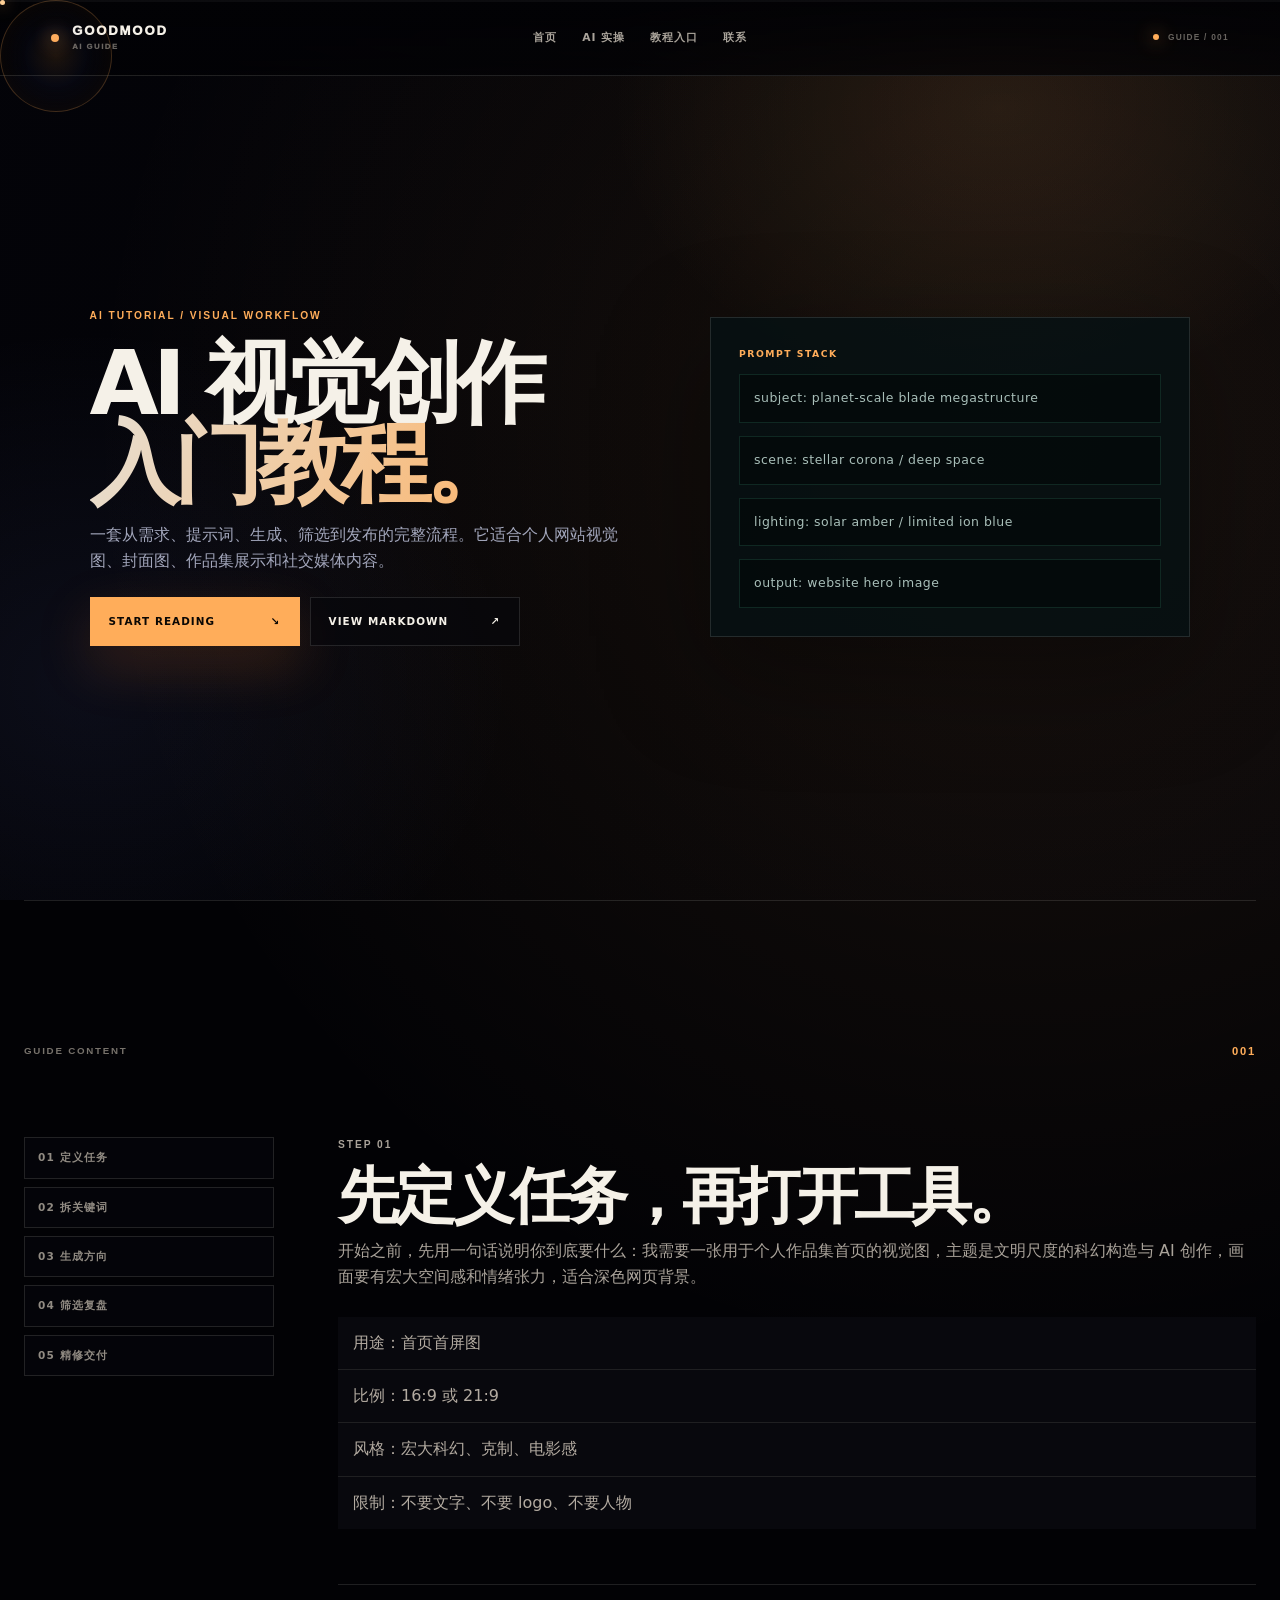
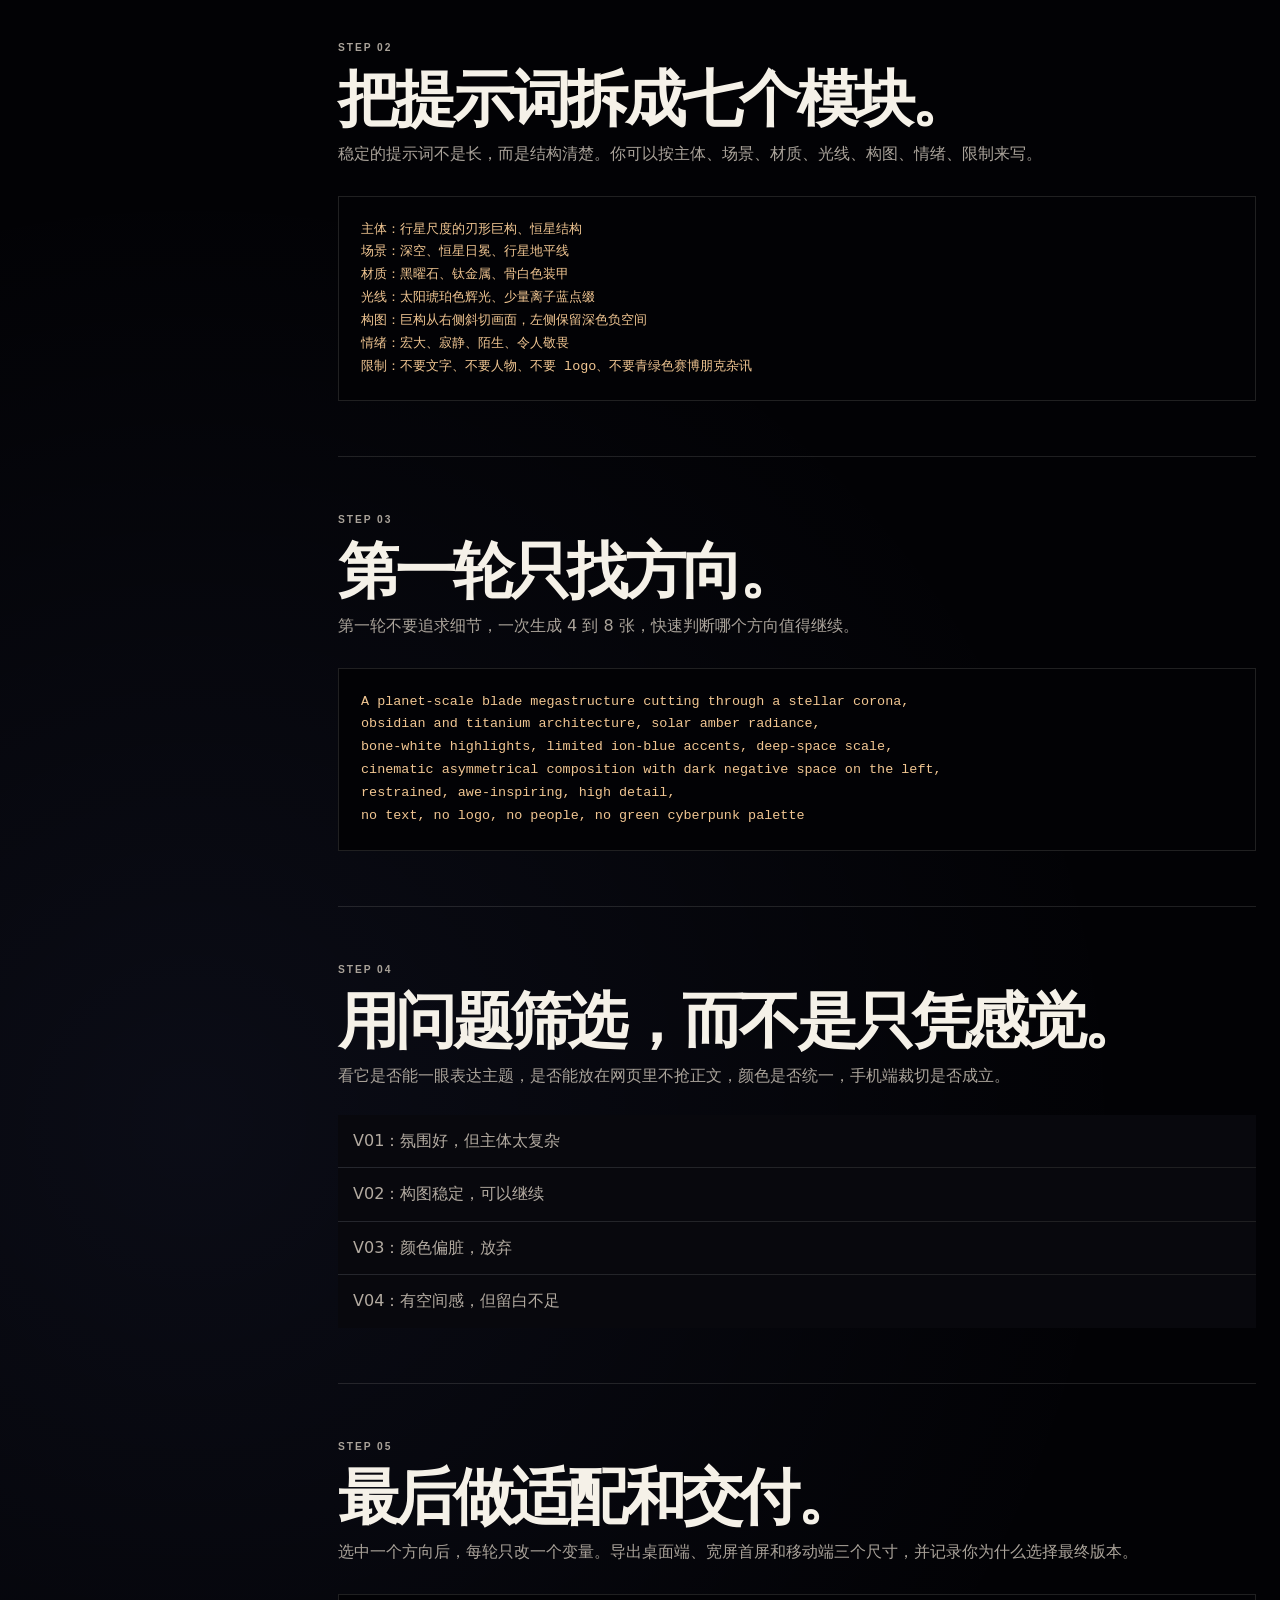
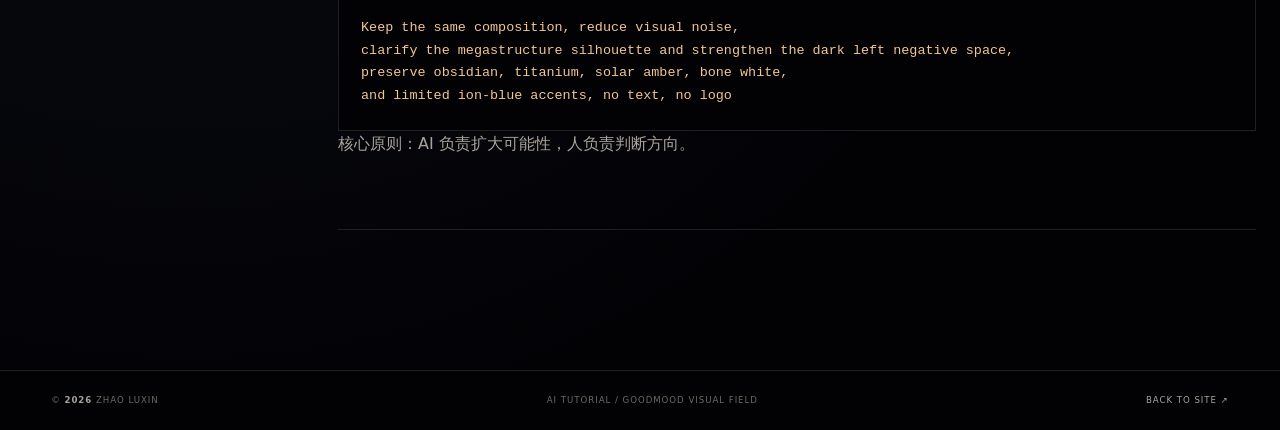
==== commit ad2d0ec6: "Keep original layout with technical typography" ====
--- a/ai-tutorial.html
+++ b/ai-tutorial.html
@@ -6,7 +6,7 @@
   <meta name="description" content="GOODMOOD 的 AI 视觉创作入门教程：从需求、提示词到生成、筛选、适配和发布。">
   <meta name="theme-color" content="#020306">
   <title>AI 视觉创作入门教程 / GOODMOOD</title>
-  <link rel="stylesheet" href="style.css">
+  <link rel="stylesheet" href="style.css?v=20260712-01">
   <link rel="stylesheet" href="tutorial.css">
   <link rel="stylesheet" href="effects.css">
 </head>
--- a/style.css
+++ b/style.css
@@ -17,6 +17,9 @@
   --violet: var(--ion);
   --pink: var(--bone);
   --grad: linear-gradient(112deg, var(--bone), var(--amber) 58%, var(--ion));
+  --font-body: Inter, "Arial Black", "Microsoft YaHei", "PingFang SC", system-ui, sans-serif;
+  --font-display: "Microsoft YaHei UI", "PingFang SC", "Noto Sans CJK SC", system-ui, sans-serif;
+  --font-tech: "Bahnschrift", "DIN Alternate", "Aptos Narrow", "Roboto Condensed", "Arial Narrow", "Segoe UI", sans-serif;
   --nav-h: 76px;
   --page-progress: 0;
   --pointer-x: 0;
@@ -41,9 +44,14 @@
   background:
     radial-gradient(circle at 50% -10%, rgb(255 173 90 / 8%), transparent 28%),
     var(--bg);
-  font-family: Inter, "Arial Black", "Microsoft YaHei", "PingFang SC", system-ui, sans-serif;
+  font-family: var(--font-body);
   line-height: 1.65;
   overflow-x: hidden;
+}
+
+body.site-home {
+  isolation: isolate;
+  background: transparent;
 }
 
 body::selection,
@@ -87,6 +95,45 @@
   margin-top: 0;
 }
 
+h1,
+h2,
+h3,
+h4 {
+  font-family: var(--font-display);
+}
+
+.brand,
+.nav-status,
+.section-label,
+.overline,
+.identity-brand,
+.hero-index,
+.kinetic,
+.scroll-cue,
+.signal-strip,
+.value-equation,
+.hero-facts article > span,
+.identity-sigil > p,
+.work-slide figcaption > span,
+.work-visual-index,
+.work-counter,
+.work-tabs,
+.value-card > span,
+.protocol-tab,
+.panel-id,
+.parameter-map,
+.force-diagram,
+.output-meta,
+.card-num,
+.focus-cards h4,
+.focus-cards small,
+.tutorial-card > span,
+.location {
+  font-family: var(--font-tech);
+  font-variant-numeric: tabular-nums slashed-zero;
+  font-feature-settings: "tnum" 1, "zero" 1;
+}
+
 .skip-link {
   position: fixed;
   z-index: 1000;
@@ -107,7 +154,15 @@
   outline-offset: 4px;
 }
 
-.cosmos-layer,
+.cosmos-layer {
+  position: fixed;
+  z-index: 0;
+  inset: 0;
+  width: 100%;
+  height: 100%;
+  pointer-events: none;
+}
+
 #field {
   position: fixed;
   z-index: -10;
@@ -309,6 +364,25 @@
   width: min(1280px, calc(100% - 48px));
   margin: 0 auto;
   padding: clamp(104px, 11vw, 168px) 0;
+}
+
+.site-home .section::after {
+  content: "";
+  position: absolute;
+  z-index: -1;
+  top: 5%;
+  right: 0;
+  bottom: 5%;
+  left: 0;
+  opacity: .72;
+  background:
+    radial-gradient(ellipse 64% 58% at 38% 48%, rgb(2 2 5 / 68%), rgb(2 2 5 / 28%) 58%, transparent 82%);
+  pointer-events: none;
+}
+
+.site-home .section:nth-of-type(even)::after {
+  background:
+    radial-gradient(ellipse 62% 56% at 68% 46%, rgb(2 2 5 / 66%), rgb(2 2 5 / 25%) 58%, transparent 82%);
 }
 
 .section::before {
@@ -1399,14 +1473,18 @@
   padding: clamp(110px, 12vw, 170px) clamp(24px, 7vw, 118px);
   border-top: 1px solid var(--line);
   background:
-    radial-gradient(circle at 80% 50%, rgb(255 173 90 / 12%), transparent 25%),
-    linear-gradient(126deg, rgb(7 7 11 / 92%), rgb(2 2 5 / 94%));
+    radial-gradient(circle at 80% 50%, rgb(255 173 90 / 18%), transparent 30%),
+    linear-gradient(126deg, rgb(7 7 11 / 34%), rgb(2 2 5 / 48%));
 }
 
 .contact-copy > p:not(.overline) {
   max-width: 720px;
   margin-top: 28px;
   color: #aaa49b;
+}
+
+.contact-copy {
+  text-shadow: 0 3px 28px rgb(0 0 0 / 86%);
 }
 
 .contact-signature {
--- a/effects.css
+++ b/effects.css
@@ -4,7 +4,7 @@
     calc(var(--pointer-x) * -12px),
     calc(var(--pointer-y) * -8px),
     0
-  );
+  ) translateY(calc((var(--page-progress) - .5) * -90px));
   transition: transform .18s linear;
 }
 
@@ -191,6 +191,11 @@
   transition: opacity .5s ease;
 }
 
+.site-home .section::after {
+  transform: translate3d(0, calc((.5 - var(--section-progress, .5)) * 46px), 0);
+  transition: opacity .45s ease;
+}
+
 .section.is-current::before {
   opacity: 1;
   box-shadow: 0 0 24px rgb(255 173 90 / 35%);
